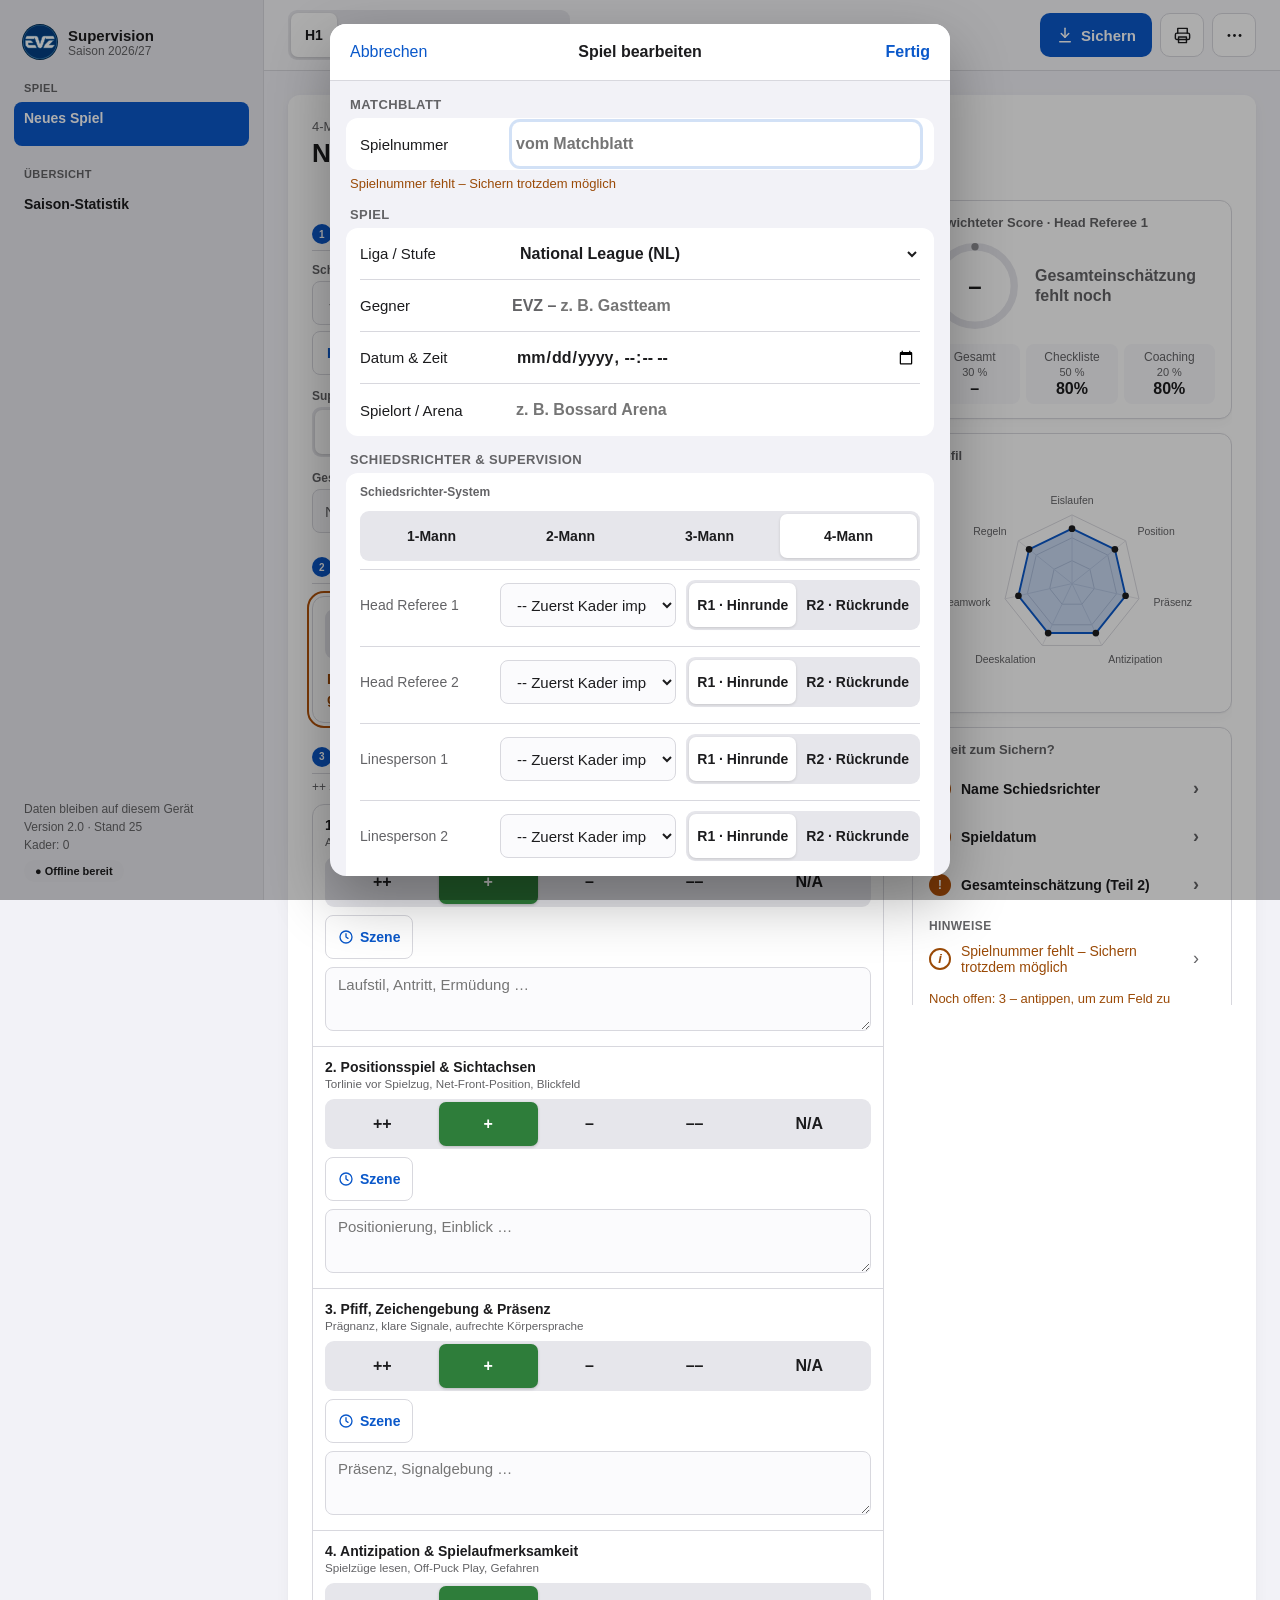
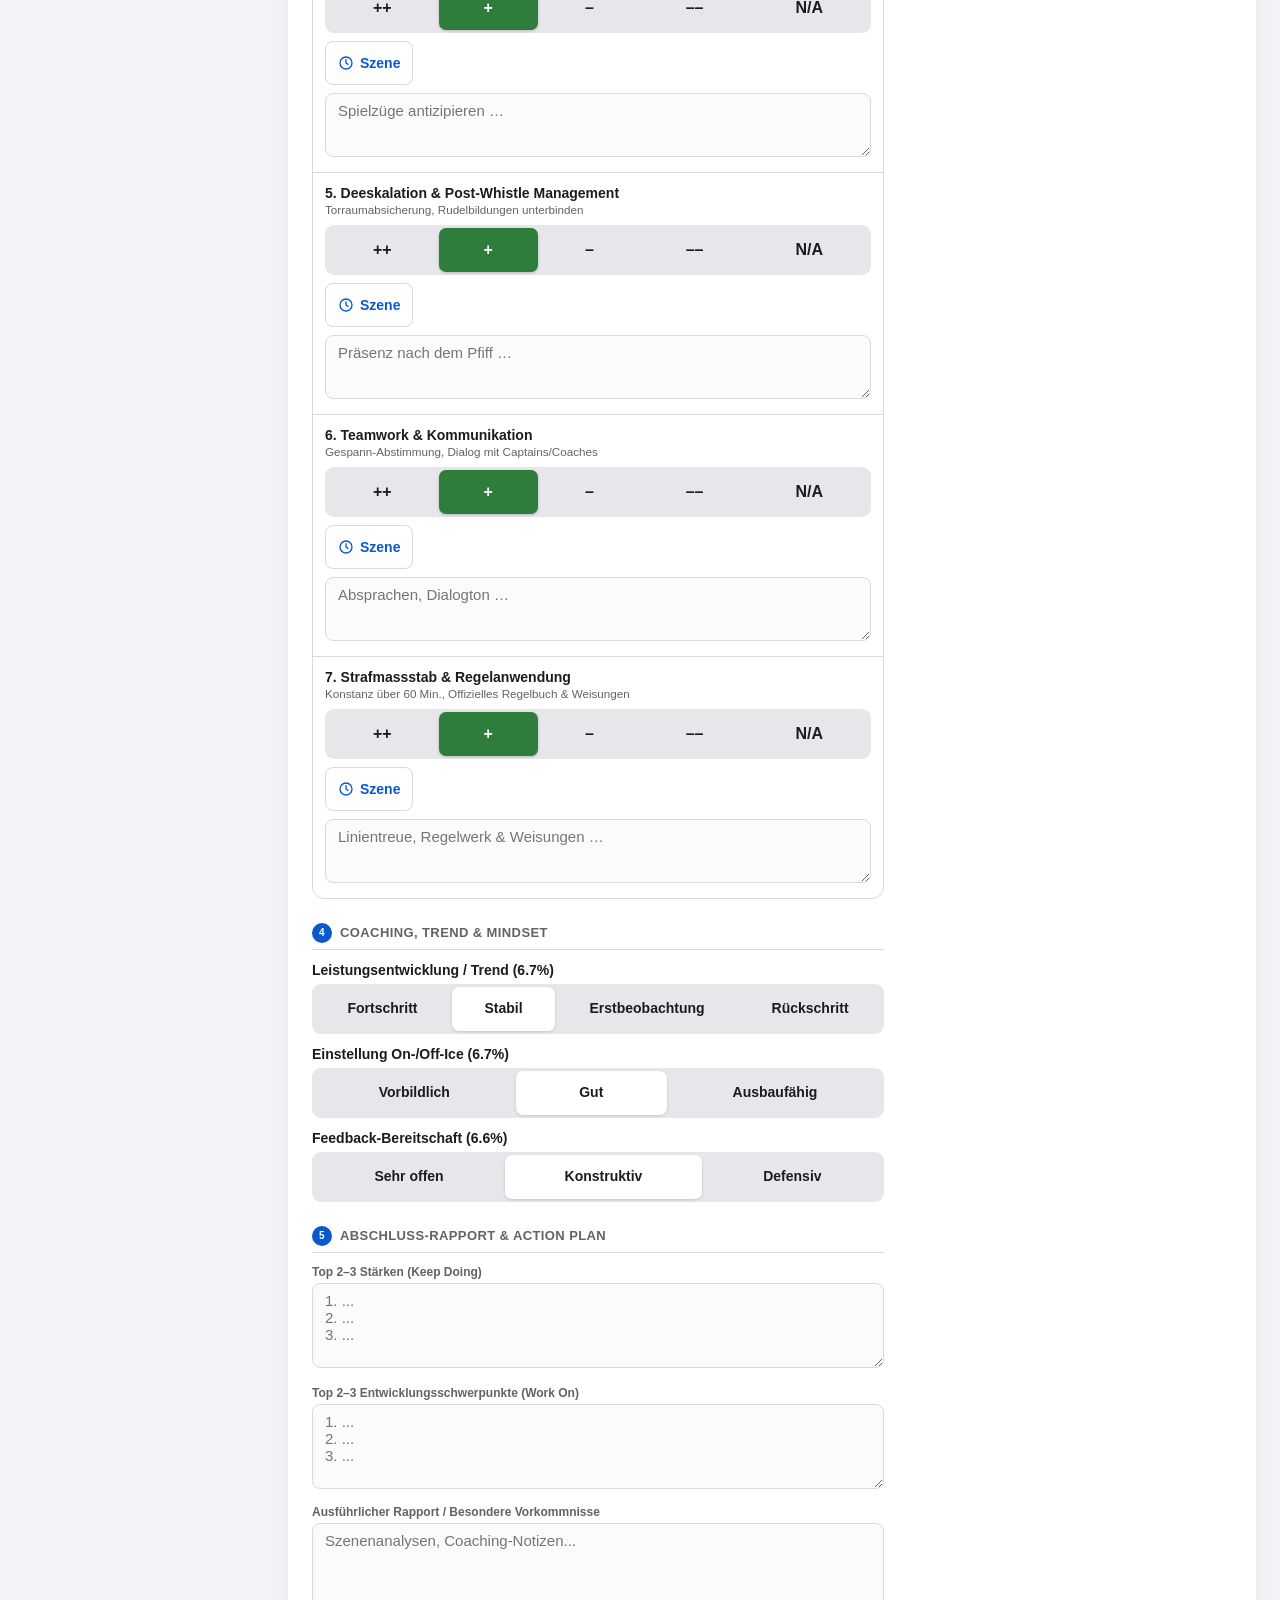
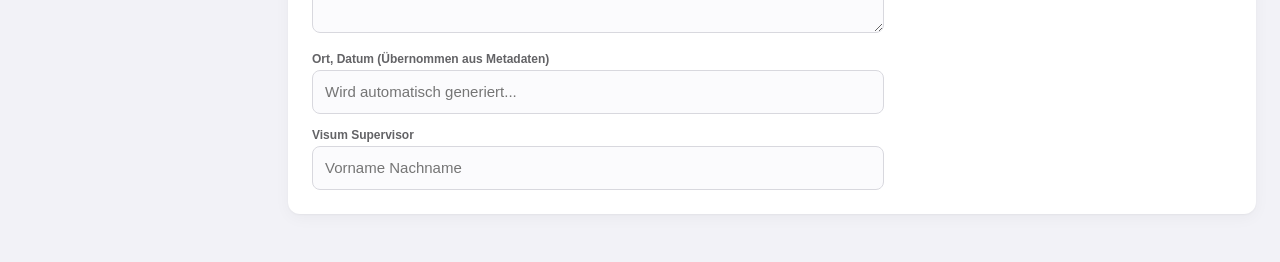
==== index.html @ df74ba48 "Etappe 2.9b (5): CSS-Reste entfernt, Test-Anleitung nachgeführt - Regeln für 23 Klassen entfernt, di" ====
<!DOCTYPE html>
<html lang="de">
<head>
<meta charset="UTF-8">
<meta name="viewport" content="width=device-width, initial-scale=1.0">
<title>Referee Supervision Hub</title>

<meta name="theme-color" content="#F2F2F7" media="(prefers-color-scheme: light)">
<meta name="theme-color" content="#000000" media="(prefers-color-scheme: dark)">
<meta name="apple-mobile-web-app-capable" content="yes">
<meta name="apple-mobile-web-app-status-bar-style" content="black-translucent">
<link rel="manifest" href="manifest.json">
<link rel="icon" href="icons/icon.svg" type="image/svg+xml">
<link rel="apple-touch-icon" href="icons/apple-touch-icon.png">
<link rel="stylesheet" href="css/app.css?v=25">
<script src="js/club.js?v=25"></script>
<script src="js/theme.js?v=25"></script>
</head>
<body>

<div class="app">

  <!-- SEITENLEISTE (unter 1000 px vorerst als Leiste oben; ab 2.5 eingeklappt) -->
  <nav class="seitenleiste no-print" id="seitenleiste" data-i18n-aria-label="nav_label" aria-label="Navigation">
    <div class="sl-kopf">
      <img id="clubLogo" data-club-logo alt="">
      <div class="sl-kopf-text">
        <strong data-i18n="app_name">Supervision</strong>
        <span id="saisonText"></span>
      </div>
    </div>
    <div class="sl-gruppe">
      <span class="sl-titel" data-i18n="nav_game">Spiel</span>
      <button type="button" class="sl-eintrag" id="navSpiel">
        <span class="sl-haupt" id="navSpielTitel"></span>
        <span class="sl-neben" id="navSpielInfo"></span>
      </button>
    </div>
    <div class="sl-gruppe">
      <span class="sl-titel" data-i18n="nav_overview">Übersicht</span>
      <button type="button" class="sl-eintrag" id="navStats">
        <span class="sl-haupt" data-i18n="txt_tab_stats">Saison-Statistik</span>
      </button>
    </div>
    <div class="sl-fuss">
      <span data-i18n="footer_local">Daten bleiben auf diesem Gerät</span>
      <span id="versionText"></span>
      <span id="kaderText"></span>
      <span class="badge badge-pwa" id="pwaBadge">● Offline bereit</span>
      <span class="sl-gespeichert" id="saveStatus" aria-live="polite"></span>
    </div>
  </nav>

  <div class="schublade-hintergrund" id="schubladeHintergrund" hidden></div>

  <main class="haupt">
    <!-- WERKZEUGLEISTE: Reiter + Sichern, Drucken, Mehr -->
    <div class="werkzeugleiste no-print">
      <button type="button" class="knopf-spiele" id="btnSpiele" aria-controls="seitenleiste" aria-expanded="false"><svg aria-hidden="true" width="18" height="18" viewBox="0 0 24 24" fill="none" stroke="currentColor" stroke-width="2.2" stroke-linecap="round" stroke-linejoin="round"><path d="m15 18-6-6 6-6"/></svg><span data-i18n="nav_games">Spiele</span></button>
      <div class="reiter" id="tabsContainer" role="tablist" data-i18n-aria-label="tabs_label" aria-label="Schiedsrichter"></div>
      <div class="aktionen">
        <button type="button" class="knopf-sichern" id="btnSichern"><svg aria-hidden="true" width="18" height="18" viewBox="0 0 24 24" fill="none" stroke="currentColor" stroke-width="2" stroke-linecap="round" stroke-linejoin="round"><path d="M12 3v12"/><path d="m7 10 5 5 5-5"/><path d="M5 21h14"/></svg><span data-i18n="btn_save">Sichern</span></button>
        <button type="button" class="knopf-icon" id="btnDrucken" data-i18n-aria-label="btn_print" aria-label="Drucken"><svg aria-hidden="true" width="19" height="19" viewBox="0 0 24 24" fill="none" stroke="currentColor" stroke-width="1.8" stroke-linecap="round" stroke-linejoin="round"><path d="M6 9V3h12v6"/><rect x="3" y="9" width="18" height="8" rx="2"/><path d="M7 14h10v7H7z"/></svg></button>
        <button type="button" class="knopf-icon" id="btnMehr" aria-haspopup="true" aria-expanded="false" aria-controls="mehrMenu" data-i18n-aria-label="btn_more" aria-label="Mehr"><svg aria-hidden="true" width="19" height="19" viewBox="0 0 24 24" fill="currentColor"><circle cx="5" cy="12" r="1.8"/><circle cx="12" cy="12" r="1.8"/><circle cx="19" cy="12" r="1.8"/></svg></button>
        <div class="mehr-menu" id="mehrMenu" role="dialog" data-i18n-aria-label="btn_more" aria-label="Mehr" hidden>
          <button type="button" class="menu-eintrag" id="menuSpiel" data-i18n="game_edit">Spiel bearbeiten</button>
          <button type="button" class="menu-eintrag" id="menuCsv" data-i18n="menu_csv">CSV-Export</button>
          <button type="button" class="menu-eintrag" id="menuKader" data-i18n="kader_import">Kader importieren</button>
          <div class="menu-gruppe">
            <span class="feld-label" id="lbl_sprache" data-i18n="lang_label">Sprache</span>
            <div data-seg="sprache" data-seg-label="lbl_sprache"></div>
          </div>
          <div class="menu-gruppe">
            <span class="feld-label" id="lbl_darstellung" data-i18n="theme_label">Darstellung</span>
            <div data-seg="darstellung" data-seg-label="lbl_darstellung"></div>
          </div>
          <hr class="menu-trenner">
          <button type="button" class="menu-eintrag menu-gefahr" id="menuReset" data-i18n="menu_reset">Spiel zurücksetzen</button>
        </div>
      </div>
    </div>
    <input type="file" id="kaderDatei" accept=".json,.txt" hidden>

  <div class="app-container">
    <!-- Kopf nur im Druck -->
    <div class="druck-kopf">
      <img data-club-logo alt="">
      <div>
        <strong data-i18n="app_title">Referee Supervision Hub</strong>
        <span id="druckVerein"></span>
      </div>
    </div>

  <!-- HAUPTINHALT -->
  <div class="content">

    <!-- Titel des Spiels (Tippen öffnet „Spiel bearbeiten“) -->
    <div class="spiel-kopf" id="spielKopf">
      <p class="spiel-info" id="spielTitelInfo"></p>
      <h1 class="spiel-name"><button type="button" class="spiel-titel" id="spielTitel"><span id="spielTitelName"></span><span class="spiel-bearbeiten no-print"><svg aria-hidden="true" width="16" height="16" viewBox="0 0 24 24" fill="none" stroke="currentColor" stroke-width="2" stroke-linecap="round" stroke-linejoin="round"><path d="M12 20h9"/><path d="M16.5 3.5a2.1 2.1 0 0 1 3 3L7 19l-4 1 1-4Z"/></svg><span data-i18n="game_edit">Spiel bearbeiten</span></span></button></h1>
    </div>

    <!-- ANSICHT 1: EINZEL-SCHIEDSRICHTER -->
    <div id="singleRefView" class="bewertung">
      <!-- Rechte Spalte (bleibt beim Scrollen stehen): Score, Netzdiagramm, Bereit zum Sichern? -->
      <aside class="score-spalte" data-i18n-aria-label="score_aside" aria-label="Score">
        <section class="karte score-karte" aria-labelledby="scoreKarteTitel">
          <h2 class="karten-titel" id="scoreKarteTitel"><span data-i18n="txt_weighted_for">Gewichteter Score</span> · <span id="activeRefLabel">Head Referee 1</span></h2>
          <div class="score-zeile">
            <div class="score-ring">
              <svg viewBox="0 0 150 150" aria-hidden="true">
                <circle class="ring-grund" cx="75" cy="75" r="64"></circle>
                <circle class="ring-wert" id="scoreRing" cx="75" cy="75" r="64" stroke-dasharray="0 402.1" transform="rotate(-90 75 75)"></circle>
              </svg>
              <span class="score-zahl" id="scoreVal">–</span>
            </div>
            <strong class="score-status" id="scoreStatusText" aria-live="polite"></strong>
          </div>
          <button type="button" class="bereit-chip" id="bereitChip"></button>
          <div class="score-teile">
            <div class="score-teil"><span data-i18n="sub_part2">Gesamt</span><span class="score-gewicht">30 %</span><strong id="subScorePart2">–</strong></div>
            <div class="score-teil"><span data-i18n="sub_part3">Checkliste</span><span class="score-gewicht">50 %</span><strong id="subScorePart3">–</strong></div>
            <div class="score-teil"><span data-i18n="sub_part4">Coaching</span><span class="score-gewicht">20 %</span><strong id="subScorePart4">–</strong></div>
          </div>
        </section>
        <section class="karte netz-karte" aria-labelledby="netzTitel">
          <h2 class="karten-titel" id="netzTitel" data-i18n="radar_title">Profil</h2>
          <svg id="radarChart" class="netz" viewBox="0 0 300 236" role="img" data-i18n-aria-label="radar_title" aria-label="Profil"></svg>
        </section>
        <section class="karte bereit-karte no-print" aria-labelledby="bereitTitel">
          <h2 class="karten-titel" id="bereitTitel" data-i18n="ready_title">Bereit zum Sichern?</h2>
          <ul class="bereit-liste" id="bereitListe"></ul>
          <p class="bereit-status" id="bereitStatus"></p>
        </section>
      </aside>

      <div class="formular-spalte">
      <!-- 1. SCHIEDSRICHTER-ANGABEN MIT SMARTEM GESPASS-PARTNER -->
      <div class="section-title"><span class="num">1</span> <span data-i18n="sec1_title">Angaben zur Person & Funktion</span></div>
      <div class="grid-3 abstand-12">
        <div>
          <label for="current_schiri_name" data-i18n="lbl_ref_name">Schiedsrichter</label>
          <select id="current_schiri_name"></select>
          <input type="text" id="current_schiri_name_custom" class="name-eigen" data-i18n-placeholder="ph_other_name" placeholder="" hidden>
          <button type="button" class="knopf-klein no-print" id="btnKaderForm" data-i18n="kader_import" hidden>Kader importieren</button>
        </div>
        <div>
          <span class="feld-label" id="lbl_current_review_round" data-i18n="lbl_round">Supervision-Durchgang</span>
          <div data-seg="current_review_round" data-seg-label="lbl_current_review_round"></div>
        </div>
        <div>
          <label for="current_schiri_partner" data-i18n="lbl_partner">Gespann-Partner (Automatisch)</label>
          <input type="text" id="current_schiri_partner" class="feld-auto" data-i18n-placeholder="ph_partner" placeholder="" readonly>
        </div>
      </div>

      <!-- 2. GESAMTEINSCHÄTZUNG -->
      <div class="section-title"><span class="num">2</span> <span data-i18n="sec2_title">Gesamteinschätzung (Standard)</span></div>
      <div class="grade-box" id="gradeBox">
        <span class="sr-only" id="lbl_overall_grade" data-i18n="sec2_title">Gesamteinschätzung</span>
        <div data-seg="overall_grade" data-seg-label="lbl_overall_grade" data-seg-beschreibung="gradeHint"></div>
        <p class="grade-hinweis" id="gradeHint" aria-live="polite"></p>
      </div>

      <!-- 3. PERFORMANCE MATRIX -->
      <div class="section-title"><span class="num">3</span> <span data-i18n="sec3_title">Leistungs-Checkliste & Rollen-Kriterien</span></div>
      <p class="seg-legende" data-i18n="perf_legend">++ sehr gut · + gut · – Mängel · –– ungenügend · N/A nicht bewertbar</p>
      <table class="perf-table">
        <thead>
          <tr>
            <th class="spalte-bereich" data-i18n="th_matrix_area">Bereich & Leitfragen</th>
            <th class="spalte-bewertung" data-i18n="th_matrix_rating">Bewertung</th>
            <th data-i18n="th_matrix_notes">Szenen & Notizen</th>
          </tr>
        </thead>
        <tbody>
          <tr>
            <td id="lbl_perf_1"></td>
            <td>
              <div data-seg="perf_1" data-seg-label="lbl_perf_1"></div>
            </td>
            <td>
              <div class="szenen-kopf"><button type="button" class="szene-knopf no-print" data-szene="1"><svg aria-hidden="true" width="16" height="16" viewBox="0 0 24 24" fill="none" stroke="currentColor" stroke-width="2" stroke-linecap="round" stroke-linejoin="round"><circle cx="12" cy="12" r="9"/><path d="M12 7v5l3 2"/></svg><span data-i18n="scene_btn">Szene</span></button></div>
              <ul class="szenen" id="szenen_1"></ul>
              <textarea id="note_frei_1" class="notiz-frei" data-notiz="1" data-i18n-placeholder="ph_note_1" placeholder=""></textarea>
              <textarea id="note_1" class="notiz-gespeichert" hidden></textarea>
            </td>
          </tr>
          <tr>
            <td id="lbl_perf_2"></td>
            <td>
              <div data-seg="perf_2" data-seg-label="lbl_perf_2"></div>
            </td>
            <td>
              <div class="szenen-kopf"><button type="button" class="szene-knopf no-print" data-szene="2"><svg aria-hidden="true" width="16" height="16" viewBox="0 0 24 24" fill="none" stroke="currentColor" stroke-width="2" stroke-linecap="round" stroke-linejoin="round"><circle cx="12" cy="12" r="9"/><path d="M12 7v5l3 2"/></svg><span data-i18n="scene_btn">Szene</span></button></div>
              <ul class="szenen" id="szenen_2"></ul>
              <textarea id="note_frei_2" class="notiz-frei" data-notiz="2" data-i18n-placeholder="ph_note_2" placeholder=""></textarea>
              <textarea id="note_2" class="notiz-gespeichert" hidden></textarea>
            </td>
          </tr>
          <tr>
            <td id="lbl_perf_3"></td>
            <td>
              <div data-seg="perf_3" data-seg-label="lbl_perf_3"></div>
            </td>
            <td>
              <div class="szenen-kopf"><button type="button" class="szene-knopf no-print" data-szene="3"><svg aria-hidden="true" width="16" height="16" viewBox="0 0 24 24" fill="none" stroke="currentColor" stroke-width="2" stroke-linecap="round" stroke-linejoin="round"><circle cx="12" cy="12" r="9"/><path d="M12 7v5l3 2"/></svg><span data-i18n="scene_btn">Szene</span></button></div>
              <ul class="szenen" id="szenen_3"></ul>
              <textarea id="note_frei_3" class="notiz-frei" data-notiz="3" data-i18n-placeholder="ph_note_3" placeholder=""></textarea>
              <textarea id="note_3" class="notiz-gespeichert" hidden></textarea>
            </td>
          </tr>
          <tr>
            <td id="lbl_perf_4"></td>
            <td>
              <div data-seg="perf_4" data-seg-label="lbl_perf_4"></div>
            </td>
            <td>
              <div class="szenen-kopf"><button type="button" class="szene-knopf no-print" data-szene="4"><svg aria-hidden="true" width="16" height="16" viewBox="0 0 24 24" fill="none" stroke="currentColor" stroke-width="2" stroke-linecap="round" stroke-linejoin="round"><circle cx="12" cy="12" r="9"/><path d="M12 7v5l3 2"/></svg><span data-i18n="scene_btn">Szene</span></button></div>
              <ul class="szenen" id="szenen_4"></ul>
              <textarea id="note_frei_4" class="notiz-frei" data-notiz="4" data-i18n-placeholder="ph_note_4" placeholder=""></textarea>
              <textarea id="note_4" class="notiz-gespeichert" hidden></textarea>
            </td>
          </tr>
          <tr>
            <td id="lbl_perf_5"></td>
            <td>
              <div data-seg="perf_5" data-seg-label="lbl_perf_5"></div>
            </td>
            <td>
              <div class="szenen-kopf"><button type="button" class="szene-knopf no-print" data-szene="5"><svg aria-hidden="true" width="16" height="16" viewBox="0 0 24 24" fill="none" stroke="currentColor" stroke-width="2" stroke-linecap="round" stroke-linejoin="round"><circle cx="12" cy="12" r="9"/><path d="M12 7v5l3 2"/></svg><span data-i18n="scene_btn">Szene</span></button></div>
              <ul class="szenen" id="szenen_5"></ul>
              <textarea id="note_frei_5" class="notiz-frei" data-notiz="5" data-i18n-placeholder="ph_note_5" placeholder=""></textarea>
              <textarea id="note_5" class="notiz-gespeichert" hidden></textarea>
            </td>
          </tr>
          <tr>
            <td id="lbl_perf_6"></td>
            <td>
              <div data-seg="perf_6" data-seg-label="lbl_perf_6"></div>
            </td>
            <td>
              <div class="szenen-kopf"><button type="button" class="szene-knopf no-print" data-szene="6"><svg aria-hidden="true" width="16" height="16" viewBox="0 0 24 24" fill="none" stroke="currentColor" stroke-width="2" stroke-linecap="round" stroke-linejoin="round"><circle cx="12" cy="12" r="9"/><path d="M12 7v5l3 2"/></svg><span data-i18n="scene_btn">Szene</span></button></div>
              <ul class="szenen" id="szenen_6"></ul>
              <textarea id="note_frei_6" class="notiz-frei" data-notiz="6" data-i18n-placeholder="ph_note_6" placeholder=""></textarea>
              <textarea id="note_6" class="notiz-gespeichert" hidden></textarea>
            </td>
          </tr>
          <tr>
            <td id="lbl_perf_7"></td>
            <td>
              <div data-seg="perf_7" data-seg-label="lbl_perf_7"></div>
            </td>
            <td>
              <div class="szenen-kopf"><button type="button" class="szene-knopf no-print" data-szene="7"><svg aria-hidden="true" width="16" height="16" viewBox="0 0 24 24" fill="none" stroke="currentColor" stroke-width="2" stroke-linecap="round" stroke-linejoin="round"><circle cx="12" cy="12" r="9"/><path d="M12 7v5l3 2"/></svg><span data-i18n="scene_btn">Szene</span></button></div>
              <ul class="szenen" id="szenen_7"></ul>
              <textarea id="note_frei_7" class="notiz-frei" data-notiz="7" data-i18n-placeholder="ph_note_7" placeholder=""></textarea>
              <textarea id="note_7" class="notiz-gespeichert" hidden></textarea>
            </td>
          </tr>
        </tbody>
      </table>

      <!-- 4. COACHING & ENTWICKLUNG -->
      <div class="section-title"><span class="num">4</span> <span data-i18n="sec4_title">Coaching, Trend & Mindset</span></div>
      <div class="coach-liste">
        <div class="coach-zeile">
          <span class="feld-label" id="lbl_coach_trend" data-i18n="lbl_trend">Leistungsentwicklung / Trend (6.7%)</span>
          <div data-seg="coach_trend" data-seg-label="lbl_coach_trend"></div>
        </div>
        <div class="coach-zeile">
          <span class="feld-label" id="lbl_coach_attitude" data-i18n="lbl_attitude">Einstellung On-/Off-Ice (6.7%)</span>
          <div data-seg="coach_attitude" data-seg-label="lbl_coach_attitude"></div>
        </div>
        <div class="coach-zeile">
          <span class="feld-label" id="lbl_coach_feedback" data-i18n="lbl_feedback_mind">Feedback-Bereitschaft (6.6%)</span>
          <div data-seg="coach_feedback" data-seg-label="lbl_coach_feedback"></div>
        </div>
      </div>

      <!-- 5. ABSCHLUSS & FEEDBACK MIT AUTOMATISCHEM ORT/DATUM -->
      <div class="section-title"><span class="num">5</span> <span data-i18n="sec5_title">Abschluss-Rapport & Action Plan</span></div>
      <div class="grid-2 abstand-12">
        <div data-druck-ganz>
          <label for="top_strengths" data-i18n="lbl_strengths">Top 2–3 Stärken (Keep Doing)</label>
          <textarea id="top_strengths" class="feld-mittel" placeholder="1. ...&#10;2. ...&#10;3. ..."></textarea>
        </div>
        <div data-druck-ganz>
          <label for="top_workon" data-i18n="lbl_workon">Top 2–3 Entwicklungsschwerpunkte (Work On)</label>
          <textarea id="top_workon" class="feld-mittel" placeholder="1. ...&#10;2. ...&#10;3. ..."></textarea>
        </div>
      </div>

      <div class="abstand-14" data-druck-ganz>
        <label for="general_report" data-i18n="lbl_report">Ausführlicher Rapport / Besondere Vorkommnisse</label>
        <textarea id="general_report" class="feld-gross" data-i18n-placeholder="ph_report" placeholder=""></textarea>
      </div>

      <div class="grid-2 abstand-oben-15">
        <div>
          <label for="visum_ort_datum" data-i18n="lbl_location_date">Ort, Datum (Übernommen aus Metadaten)</label>
          <input type="text" id="visum_ort_datum" data-i18n-placeholder="ph_location_auto" placeholder="">
        </div>
        <div>
          <label for="visum_name" data-i18n="lbl_signature">Visum Supervisor</label>
          <input type="text" id="visum_name" data-i18n-placeholder="ph_signature" placeholder="">
        </div>
      </div>
      </div>
    </div>

    <!-- ANSICHT 2: GESPANN-ÜBERSICHT -->
    <div id="summaryView" class="gespann" hidden>
      <div class="gespann-oben">
        <section class="karte gespann-score" aria-labelledby="crewTitel">
          <h2 class="karten-titel" id="crewTitel" data-i18n="crew_title">Gespann-Durchschnitt</h2>
          <div class="score-zeile">
            <div class="score-ring">
              <svg viewBox="0 0 150 150" aria-hidden="true">
                <circle class="ring-grund" cx="75" cy="75" r="64"></circle>
                <circle class="ring-wert" id="crewRing" cx="75" cy="75" r="64" stroke-dasharray="0 402.1" transform="rotate(-90 75 75)"></circle>
              </svg>
              <span class="score-zahl" id="crewScoreVal">–</span>
            </div>
            <div class="gespann-status">
              <strong class="score-status" id="crewStatus"></strong>
              <p class="gespann-sub" id="crewSub"></p>
            </div>
          </div>
        </section>
        <section class="karte netz-karte" aria-labelledby="crewNetzTitel">
          <h2 class="karten-titel" id="crewNetzTitel" data-i18n="crew_radar_title">Profil des Gespanns</h2>
          <svg id="crewRadarChart" class="netz" viewBox="0 0 300 236" role="img" data-i18n-aria-label="crew_radar_title" aria-label="Profil des Gespanns"></svg>
        </section>
      </div>
      <p class="leer-hinweis" id="crewLeer" hidden></p>
      <div class="gespann-karten" id="summaryCardsContainer"></div>
      <section class="karte gespann-notiz" data-druck-ganz aria-labelledby="crewNotizTitel">
        <h2 class="karten-titel" id="crewNotizTitel"><label for="crew_notes" data-i18n="sec_crew_obs">Gemeinsame Gespann-Beobachtungen</label></h2>
        <textarea id="crew_notes" data-i18n-placeholder="ph_crew_notes" placeholder=""></textarea>
      </section>
    </div>

    <!-- ANSICHT 3: SAISON-STATISTIK -->
    <div id="seasonStatsView" class="statistik" hidden>
      <h2 class="ansicht-titel" data-i18n="stats_title">Schiedsrichter-Supervision — Gesamtstatistik</h2>
      <p class="stat-info" id="statInfo"><span id="statSaison"></span><span class="nur-druck" id="statGedruckt"></span></p>
      <section class="karte stat-laden" aria-labelledby="statLadenTitel">
        <div>
          <strong id="statLadenTitel" data-i18n="stats_load_title">Bewertungen laden</strong>
          <p data-i18n="stats_load_text">Wähle alle gespeicherten Bewertungen (.json) aus deinem Ordner «Bewertungen».</p>
        </div>
        <button type="button" class="knopf-sichern" id="btnStatsLaden" data-i18n="stats_load_btn">Dateien wählen</button>
        <input type="file" id="multiJsonInput" multiple accept=".json" hidden>
      </section>
      <div id="seasonStatsContent">
        <p class="leer-hinweis" data-i18n="stats_empty">Noch keine Bewertungen geladen.</p>
      </div>
      <p class="druck-fuss nur-druck" data-i18n="stats_print_footer">Vertraulich – nur für den internen Gebrauch</p>
    </div>
  </div>
  </div>
  </main>
</div>

<!-- FENSTER „SPIEL BEARBEITEN“ (Felder behalten ihre IDs; gespeichert wird erst mit „Fertig“) -->
<dialog class="spiel-fenster" id="spielDialog" aria-labelledby="spielDialogTitel">
  <div class="sf-kopf">
    <button type="button" class="sf-knopf" id="sfAbbrechen" data-i18n="dlg_cancel">Abbrechen</button>
    <h2 id="spielDialogTitel" data-i18n="game_edit">Spiel bearbeiten</h2>
    <button type="button" class="sf-knopf sf-fertig" id="sfFertig" data-i18n="dlg_done">Fertig</button>
  </div>
  <div class="sf-inhalt">
    <section class="sf-gruppe">
      <h3 class="sf-titel" data-i18n="sec_matchsheet">Matchblatt</h3>
      <div class="sf-karte">
        <label class="sf-zeile" for="spiel_id"><span class="sf-label" data-i18n="lbl_game_nr">Spielnummer</span>
          <input type="text" id="spiel_id" inputmode="numeric" autocomplete="off" data-i18n-placeholder="ph_game_nr" placeholder=""></label>
      </div>
      <p class="sf-hinweis" id="sfNrHinweis" data-i18n="hint_game_nr">Spielnummer fehlt – Sichern trotzdem möglich</p>
    </section>
    <section class="sf-gruppe">
      <h3 class="sf-titel" data-i18n="sec_game">Spiel</h3>
      <div class="sf-karte">
        <label class="sf-zeile" for="spiel_liga"><span class="sf-label" data-i18n="lbl_league">Liga / Stufe</span>
              <select id="spiel_liga">
                <optgroup label="" data-i18n-group="group_pro">
                  <option value="National League">National League (NL)</option>
                  <option value="Swiss League">Swiss League (SL)</option>
                </optgroup>
                <optgroup label="" data-i18n-group="group_men">
                  <option value="MyHockey League">MyHockey League (MHL)</option>
                  <option value="1. Liga">1. Liga</option>
                  <option value="2. Liga">2. Liga</option>
                  <option value="3. Liga">3. Liga</option>
                  <option value="4. Liga">4. Liga</option>
                </optgroup>
                <optgroup label="" data-i18n-group="group_women">
                  <option value="PostFinance Women's League">PostFinance Women's League (PFWL)</option>
                  <option value="SWHL B">SWHL B</option>
                  <option value="SWHL C">SWHL C</option>
                  <option value="SWHL D">SWHL D</option>
                  <option value="JWL U16">Junior Women's League U16 (JWL U16)</option>
                </optgroup>
                <optgroup label="" data-i18n-group="group_junior_pro">
                  <option value="U21-Elit">U21-Elit</option>
                  <option value="U21-Top">U21-Top</option>
                  <option value="U21-A">U21-A</option>
                  <option value="U18-Elit">U18-Elit</option>
                  <option value="U18-Top">U18-Top</option>
                  <option value="U18-A">U18-A</option>
                </optgroup>
                <optgroup label="" data-i18n-group="group_junior_ambition">
                  <option value="U16-Elit">U16-Elit</option>
                  <option value="U16-Top">U16-Top</option>
                  <option value="U16-A">U16-A</option>
                  <option value="U14-Elit">U14-Elit</option>
                  <option value="U14-Top">U14-Top</option>
                  <option value="U14-A">U14-A</option>
                </optgroup>
                <optgroup label="" data-i18n-group="group_junior_grass">
                  <option value="U12">U12 (Piccolo)</option>
                  <option value="U9">U9 (Bambini)</option>
                </optgroup>
                <optgroup label="" data-i18n-group="group_cup">
                  <option value="National Cup Herren">National Cup (Herren)</option>
                  <option value="National Cup Frauen">National Cup (Frauen)</option>
                  <option value="Kantonal- / Regionalcup">Kantonal- / Regionalcup</option>
                  <option value="Vorbereitungsspiel / Testspiel">Vorbereitungsspiel / Testspiel</option>
                  <option value="Senioren / Veteranen">Senioren / Veteranen</option>
                </optgroup>
              </select>
        </label>
        <label class="sf-zeile" for="spiel_gegner"><span class="sf-label" data-i18n="lbl_opponent">Gegner</span>
          <span class="sf-gegner"><span class="sf-praefix" id="sfPraefix"></span><input type="text" id="spiel_gegner" autocomplete="off" data-i18n-placeholder="ph_opponent" placeholder=""></span></label>
        <label class="sf-zeile" for="spiel_datum"><span class="sf-label" data-i18n="lbl_datetime">Datum &amp; Zeit</span>
          <input type="datetime-local" id="spiel_datum"></label>
        <label class="sf-zeile" for="spiel_ort"><span class="sf-label" data-i18n="lbl_arena">Spielort / Arena</span>
          <input type="text" id="spiel_ort" data-i18n-placeholder="ph_arena" placeholder=""></label>
      </div>
      <p class="sf-hinweis sf-hinweis-info" id="sfAltHinweis" hidden></p>
      <input type="hidden" id="spiel_paarung">
    </section>
    <section class="sf-gruppe">
      <h3 class="sf-titel" data-i18n="sec_refs">Schiedsrichter &amp; Supervision</h3>
      <div class="sf-karte sf-karte-block">
        <span class="feld-label" id="lbl_system_typ" data-i18n="lbl_system">Schiedsrichter-System</span>
        <div data-seg="system_typ" data-seg-label="lbl_system_typ"></div>
        <div id="sfRollen" class="sf-rollen"></div>
      </div>
      <div class="sf-karte">
        <label class="sf-zeile" for="supervisor_name"><span class="sf-label" data-i18n="lbl_supervisor">Supervisor / Coach</span>
          <input type="text" id="supervisor_name" autocomplete="name"></label>
      </div>
    </section>
  </div>
</dialog>

<!-- FENSTER „SZENE“ (js/szene.js) -->
<dialog class="spiel-fenster szene-fenster" id="szeneDialog" aria-labelledby="szeneDialogTitel">
  <div class="sf-kopf">
    <button type="button" class="sf-knopf" id="szeneAbbrechen" data-i18n="dlg_cancel">Abbrechen</button>
    <h2 id="szeneDialogTitel" data-i18n="scene_btn">Szene</h2>
    <button type="button" class="sf-knopf sf-fertig" id="szeneOk" data-i18n="stamp_add">Hinzufügen</button>
  </div>
  <div class="sf-inhalt">
    <div class="sf-karte sf-karte-block">
      <span class="feld-label" id="lbl_szene_drittel" data-i18n="scene_period">Drittel</span>
      <div data-seg="szene_drittel" data-seg-label="lbl_szene_drittel"></div>
      <label class="feld-label" for="szeneZeit" data-i18n="scene_time">Spielzeit (mm:ss)</label>
      <input type="text" id="szeneZeit" inputmode="numeric" autocomplete="off" placeholder="mm:ss" aria-describedby="szeneZeitHinweis szeneFehler">
      <p class="szene-hinweis" id="szeneZeitHinweis" data-i18n="scene_time_hint">Restzeit auf der Matchuhr</p>
      <p class="sf-hinweis" id="szeneFehler" role="alert" hidden></p>
      <label class="feld-label" for="szeneNotiz" data-i18n="scene_note">Notiz</label>
      <textarea id="szeneNotiz" rows="3" data-i18n-placeholder="ph_scene_note" placeholder=""></textarea>
      <p class="sf-hinweis sf-hinweis-info" id="szeneAlt" hidden></p>
    </div>
    <button type="button" class="menu-eintrag menu-gefahr szene-loeschen" id="szeneLoeschen" data-i18n="scene_delete" hidden>Szene löschen</button>
  </div>
</dialog>

<script src="js/i18n.js?v=25"></script>
<script src="js/dialog.js?v=25"></script>
<script src="js/segment.js?v=25"></script>
<script src="js/layout.js?v=25"></script>
<script src="js/spiel.js?v=25"></script>
<script src="js/szene.js?v=25"></script>
<script src="js/druck.js?v=25"></script>
<script src="js/bewegung.js?v=25"></script>
<script src="js/config.js?v=25"></script>
<script src="js/scoring.js?v=25"></script>
<script src="js/storage.js?v=25"></script>
<script src="js/ui.js?v=25"></script>
<script src="js/export.js?v=25"></script>
<script src="js/stats.js?v=25"></script>
<script src="js/app.js?v=25"></script>
</body>
</html>
---- css/app.css ----
/* Referee Supervision Suite – Stile */

/* ---------- Farben (Etappe 2, Apple-Look) ----------
   Hell ist Standard. Dunkel folgt dem System (prefers-color-scheme), ausser die
   Darstellung ist fest gewählt: <html data-theme="light|dark"> (js/theme.js).
   Die alten Variablennamen (--bg-page, --navy …) bleiben, damit bestehende
   Inline-Styles weiter stimmen; sie werden in den folgenden Teilschritten abgebaut. */
:root {
  color-scheme: light;
  --bg: #F2F2F7;
  --card: #FFFFFF;
  --text: #1C1C1E;
  --secondary: #636366;
  --sep: #D8D8DE;
  --seg: #E6E6EB;
  --seg-sel: #FFFFFF;
  --toolbar: #F7F7FA;
  --sidebar: #E9E9EE;
  --input: #FBFBFD;
  --accent: #0A58CA;
  --accent-hover: #08469F;
  --accent-soft: rgba(10, 88, 202, 0.18);
  --on-accent: #FFFFFF;
  --card-shadow: 0 1px 2px rgba(0,0,0,0.04), 0 4px 16px rgba(0,0,0,0.04);

  /* Bewertungsfarben (Flächen mit weisser Schrift) */
  --r-pp: #13662B;  /* ++ */
  --r-p:  #2E7D3A;  /* +  */
  --r-m:  #B45309;  /* –  */
  --r-mm: #B42318;  /* –– */
  --r-na: #636366;  /* N/A */
  --r-solid: #A16207;
  --r-none: #8E8E93;
  /* Bewertungsfarben als Schrift auf Karten */
  --t-good: #13662B;
  --t-good2: #2E7D3A;
  --t-solid: #A16207;
  --t-warn: #9A4A07;
  --t-bad: #B42318;
  --danger-soft: #FDECEA;
  --good-soft: #E3F4E7;
  --warn-soft: #FDF0DD;

  /* Netzdiagramm */
  --radar-grid: #D8D8DE;
  --radar-axis: #E5E5EA;
  --radar-point: #1C1C1E;
  --radar-na: #8E8E93;

  /* alte Namen -> neue Werte */
  --bg-page: var(--bg);
  --bg-card: var(--card);
  --bg-subtle: var(--toolbar);
  --navy: var(--text);
  --navy-light: var(--t-good2);
  --border: var(--sep);
  --text-muted: var(--secondary);
  --green: var(--t-good);
  --yellow: var(--r-solid);
  --orange: var(--t-warn);
  --red: var(--t-bad);
  --table-zebra: var(--card);
}

@media (prefers-color-scheme: dark) {
  :root:not([data-theme="light"]) {
    color-scheme: dark;
    --bg: #000000; --card: #1C1C1E; --text: #F5F5F7; --secondary: #A1A1A6; --sep: #38383A;
    --seg: #2C2C2E; --seg-sel: #5A5A5E; --toolbar: #111113; --sidebar: #161618; --input: #111113;
    --accent: #4C9AFF; --accent-hover: #7AB4FF; --accent-soft: rgba(76, 154, 255, 0.28); --on-accent: #000000; --card-shadow: none;
    --t-good: #7EE2A0; --t-good2: #B4F0C8; --t-solid: #FCD34D; --t-warn: #FDBA74; --t-bad: #FF8A80; --danger-soft: #3A1714; --good-soft: #15361F; --warn-soft: #3A2810;
    --radar-grid: #48484A; --radar-axis: #38383A; --radar-point: #F5F5F7; --radar-na: #8E8E93;
  }
}
:root[data-theme="dark"] {
  color-scheme: dark;
  --bg: #000000; --card: #1C1C1E; --text: #F5F5F7; --secondary: #A1A1A6; --sep: #38383A;
  --seg: #2C2C2E; --seg-sel: #5A5A5E; --toolbar: #111113; --sidebar: #161618; --input: #111113;
  --accent: #4C9AFF; --accent-hover: #7AB4FF; --accent-soft: rgba(76, 154, 255, 0.28); --on-accent: #000000; --card-shadow: none;
  --t-good: #7EE2A0; --t-good2: #B4F0C8; --t-solid: #FCD34D; --t-warn: #FDBA74; --t-bad: #FF8A80; --danger-soft: #3A1714; --good-soft: #15361F; --warn-soft: #3A2810;
  --radar-grid: #48484A; --radar-axis: #38383A; --radar-point: #F5F5F7; --radar-na: #8E8E93;
}

* { box-sizing: border-box; }
body {
  font-family: -apple-system, BlinkMacSystemFont, 'SF Pro Text', 'Helvetica Neue', sans-serif;
  -webkit-font-smoothing: antialiased;
  background-color: var(--bg);
  color: var(--text);
  margin: 0;
  padding: 0;
}
.app-container {
  max-width: 1100px;
  margin: 24px auto;
  background: var(--card);
  border-radius: 12px;
  box-shadow: var(--card-shadow);
  overflow: clip;   /* nicht hidden: sonst bleibt die rechte Spalte beim Scrollen nicht stehen */
}
header {
  background: var(--toolbar);
  color: var(--text);
  border-bottom: 1px solid var(--sep);
  padding: 16px 26px;
  display: flex;
  justify-content: space-between;
  align-items: center;
  flex-wrap: wrap;
  gap: 16px;
}

.badge {
  padding: 5px 11px;
  border-radius: 20px;
  font-size: 11px;
  font-weight: 600;
  display: inline-flex;
  align-items: center;
  gap: 6px;
}
.badge-pwa { background: var(--seg); color: var(--text); }
.badge-pwa[data-status="update"] { cursor: pointer; }

.grade-missing { outline: 2px solid var(--r-m); outline-offset: 3px; border-radius: 12px; }
.tab-btn {
  min-height: 44px;
  padding: 0 16px;
  background: var(--seg);
  border: none;
  border-top-left-radius: 9px;
  border-top-right-radius: 9px;
  font-size: 13px;
  font-weight: 600;
  color: var(--text);
  cursor: pointer;
  transition: all 0.15s ease;
  display: inline-flex;
  align-items: center;
  gap: 6px;
}
.tab-btn:hover { opacity: 0.9; }
.tab-btn.active {
  background: var(--card);
  color: var(--accent);
  box-shadow: inset 0 3px 0 var(--accent);
}

.content { padding: 26px 30px; }

.section-title {
  font-size: 13px;
  font-weight: 600;
  color: var(--secondary);
  text-transform: uppercase;
  letter-spacing: 0.4px;
  margin: 24px 0 12px 0;
  display: flex;
  align-items: center;
  gap: 8px;
  border-bottom: 1px solid var(--sep);
  padding-bottom: 6px;
}
.section-title span.num {
  background: var(--accent);
  color: var(--on-accent);
  border-radius: 50%;
  width: 20px;
  height: 20px;
  display: inline-flex;
  align-items: center;
  justify-content: center;
  font-size: 10px;
}

.grid-2 { display: grid; grid-template-columns: 1fr 1fr; gap: 14px; }
.grid-3 { display: grid; grid-template-columns: 1fr 1fr 1fr; gap: 14px; }

/* Abstände und Feldgrössen (früher Inline-Styles im HTML) */
.abstand-12 { margin-bottom: 12px; }
.abstand-14 { margin-bottom: 14px; }
.abstand-oben-15 { margin-top: 15px; }
.spalte-bereich { width: 30%; }
.spalte-bewertung { width: 34%; }
.leitfragen { color: var(--text-muted); }

label { font-size: 12px; font-weight: 600; color: var(--secondary); display: block; margin-bottom: 4px; }
input, select, textarea {
  width: 100%;
  min-height: 44px;
  padding: 8px 12px;
  border: 1px solid var(--sep);
  border-radius: 8px;
  font: inherit;
  font-size: 15px;
  background-color: var(--input);
  color: var(--text);
}
input:focus, select:focus, textarea:focus {
  outline: none;
  border-color: var(--accent);
  box-shadow: 0 0 0 3px var(--accent-soft);
}
textarea { resize: vertical; min-height: 64px; }
.feld-mittel { min-height: 85px; }
.feld-gross { min-height: 110px; }
.feld-auto { background-color: var(--bg-subtle); color: var(--text-muted); cursor: not-allowed; }   /* wird automatisch gefüllt */
.name-eigen { display: block; margin-top: 6px; }
.name-eigen[hidden] { display: none; }
/* Nur eine der drei Ansichten ist sichtbar (zeigeAnsicht in js/ui.js) */
.bewertung[hidden], .gespann[hidden], .statistik[hidden] { display: none; }
/* Reiterwechsel: Ansicht blendet weich ein (js/bewegung.js) */
.einblenden { animation: einblenden 150ms ease-out; }
@keyframes einblenden { from { opacity: 0; } to { opacity: 1; } }
/* „Bewegung reduzieren“: keine Übergänge und Animationen (gilt für alles, auch spätere) */
@media (prefers-reduced-motion: reduce) {
  *, *::before, *::after { transition: none !important; animation: none !important; }
}
optgroup { font-weight: bold; }

table { width: 100%; border-collapse: separate; border-spacing: 0; margin-top: 10px; border-radius: 12px; overflow: hidden; background: var(--card); border: 1px solid var(--sep); }
th, td { padding: 10px 12px; text-align: left; font-size: 14px; vertical-align: top; border-bottom: 1px solid var(--sep); }
th { background-color: var(--toolbar); color: var(--secondary); font-size: 12px; font-weight: 600; text-transform: uppercase; letter-spacing: 0.4px; }
tr:last-child td { border-bottom: none; }
tr:nth-child(even) { background-color: var(--table-zebra); }

input[type="radio"] { width: 22px; height: 22px; min-height: 0; accent-color: var(--accent); }

/* Szenen pro Kriterium (js/szene.js) */
.szenen-kopf { display: flex; }
.szene-knopf {
  display: inline-flex; align-items: center; gap: 6px; min-height: 44px; padding: 0 12px; border: 1px solid var(--sep);
  border-radius: 8px; background: var(--card); color: var(--accent); font: inherit; font-size: 14px; font-weight: 600; cursor: pointer;
}
.szene-knopf:hover { background: var(--seg); }
.szene-knopf:focus-visible, .szene-chip:focus-visible { outline: 3px solid var(--accent); outline-offset: 2px; }
.szenen { list-style: none; margin: 8px 0 0; padding: 0; display: flex; flex-wrap: wrap; gap: 6px; }
.szenen:empty { display: none; }
.szenen li { max-width: 100%; }
.szene-chip {
  display: flex; align-items: flex-start; gap: 8px; max-width: 100%; min-height: 44px; padding: 7px 12px; border: 0; border-radius: 12px;
  background: var(--seg); color: var(--text); font: inherit; font-size: 14px; line-height: 1.35; text-align: left; cursor: pointer;
}
.szene-chip:hover { filter: brightness(0.97); }
.szene-zeit { flex-shrink: 0; font-weight: 700; font-variant-numeric: tabular-nums; color: var(--accent); white-space: nowrap; }
.szene-text {   /* lange Notizen höchstens zwei Zeilen, voller Text im Fenster */
  display: -webkit-box; -webkit-box-orient: vertical; -webkit-line-clamp: 2; line-clamp: 2; overflow: hidden; overflow-wrap: anywhere;
}
.szene-text:empty { display: none; }
.notiz-frei { margin-top: 8px; }
.szene-hinweis { margin: -2px 0 4px 2px; font-size: 12px; color: var(--secondary); }
.szene-fenster .sf-karte-block { gap: 6px; }
.szene-fenster .feld-label { margin-top: 6px; }
.szene-loeschen { align-self: stretch; text-align: center; background: var(--card); border-radius: 12px; }

button.btn, label.btn {
  min-height: 44px;
  padding: 0 16px;
  border: none;
  border-radius: 10px;
  font-size: 15px;
  font-weight: 600;
  cursor: pointer;
  display: inline-flex;
  align-items: center;
  gap: 6px;
  transition: all 0.15s ease;
}

/* ---------- Gerüst (js/layout.js): Seitenleiste + Hauptbereich ---------- */
.app { display: grid; grid-template-columns: 264px minmax(0, 1fr); min-height: 100vh; }
.haupt { min-width: 0; padding: 0 24px 24px; }
.druck-kopf { display: none; }

.seitenleiste {
  position: sticky; top: 0; height: 100vh; overflow-y: auto;
  display: flex; flex-direction: column; gap: 22px;
  padding: 24px 14px 18px; background: var(--sidebar); border-right: 1px solid var(--sep);
}
.sl-kopf { display: flex; align-items: center; gap: 10px; padding: 0 8px; }
.sl-kopf img { width: 36px; height: 36px; object-fit: contain; }
.sl-kopf-text { display: flex; flex-direction: column; min-width: 0; }
.sl-kopf-text strong { font-size: 15px; }
.sl-kopf-text span { font-size: 12px; color: var(--secondary); }
.sl-gruppe { display: flex; flex-direction: column; gap: 2px; }
.sl-titel { font-size: 11px; font-weight: 600; color: var(--secondary); padding: 0 10px 6px; text-transform: uppercase; letter-spacing: 0.4px; }
.sl-eintrag {
  display: flex; flex-direction: column; align-items: flex-start; gap: 2px; width: 100%; min-height: 44px;
  padding: 8px 10px; border: 0; border-radius: 8px; background: transparent; color: var(--text);
  font: inherit; text-align: left; cursor: pointer;
}
.sl-eintrag:hover { background: var(--seg); }
.sl-eintrag.aktiv { background: var(--accent); color: var(--on-accent); }
.sl-haupt { font-size: 14px; font-weight: 600; }
.sl-neben { font-size: 12px; opacity: 0.85; }
.sl-eintrag:focus-visible, .knopf-icon:focus-visible, .knopf-sichern:focus-visible, .menu-eintrag:focus-visible, .tab-btn:focus-visible {
  outline: 3px solid var(--accent); outline-offset: 2px;
}
.sl-fuss { margin-top: auto; display: flex; flex-direction: column; gap: 4px; padding: 0 10px; font-size: 12px; color: var(--secondary); }
.sl-fuss .badge { align-self: flex-start; margin-top: 4px; }
.sl-gespeichert:empty { display: none; }

/* Werkzeugleiste */
.werkzeugleiste {
  position: sticky; top: 0; z-index: 50;
  display: flex; align-items: center; justify-content: space-between; gap: 12px;
  margin: 0 -24px; padding: 10px 24px; background: var(--toolbar); border-bottom: 1px solid var(--sep);
}
.reiter { display: flex; gap: 2px; padding: 3px; min-width: 0; overflow-x: auto; background: var(--seg); border-radius: 9px; scrollbar-width: none; margin-right: auto; }
.reiter .tab-btn {
  flex: 0 0 auto; min-height: 44px; min-width: 44px; padding: 0 14px; border: 0; border-radius: 7px;
  background: transparent; color: var(--text); font: inherit; font-size: 14px; font-weight: 600; white-space: nowrap; cursor: pointer;
  box-shadow: none;
}
.reiter .tab-btn.active { background: var(--seg-sel); color: var(--text); box-shadow: 0 1px 3px rgba(0, 0, 0, 0.14); }
/* iPad hochkant: Reiter etwas enger, damit sie neben „‹ Spiele“ und den Aktionen Platz haben */
@media screen and (max-width: 820px) { .reiter .tab-btn { padding: 0 9px; } .aktionen { gap: 6px; } .knopf-spiele { padding-right: 8px; } }
.aktionen { position: relative; display: flex; align-items: center; gap: 8px; flex-shrink: 0; }
.knopf-sichern {
  display: inline-flex; align-items: center; gap: 7px; min-height: 44px; padding: 0 16px; border: 0; border-radius: 10px;
  background: var(--accent); color: var(--on-accent); font: inherit; font-size: 15px; font-weight: 600; cursor: pointer;
}
.knopf-sichern:hover { background: var(--accent-hover); }
.knopf-icon {
  display: inline-flex; align-items: center; justify-content: center; width: 44px; height: 44px; padding: 0;
  border: 1px solid var(--sep); border-radius: 10px; background: var(--card); color: var(--text); cursor: pointer;
}
.knopf-icon:hover, .knopf-icon[aria-expanded="true"] { background: var(--seg); }
.knopf-klein {
  margin-top: 6px; min-height: 44px; padding: 0 14px; border: 1px solid var(--sep); border-radius: 8px;
  background: var(--card); color: var(--accent); font: inherit; font-size: 14px; font-weight: 600; cursor: pointer;
}

/* Menü „Mehr“ */
.mehr-menu {
  position: absolute; top: calc(100% + 8px); right: 0; z-index: 60; width: 300px;
  display: flex; flex-direction: column; gap: 4px; padding: 8px;
  background: var(--card); border: 1px solid var(--sep); border-radius: 12px; box-shadow: 0 16px 40px rgba(0, 0, 0, 0.22);
}
.mehr-menu[hidden] { display: none; }
.menu-eintrag {
  min-height: 44px; padding: 0 12px; border: 0; border-radius: 8px; background: transparent; color: var(--text);
  font: inherit; font-size: 15px; text-align: left; cursor: pointer;
}
.menu-eintrag:hover { background: var(--seg); }
.menu-gruppe { padding: 6px 4px 4px; }
.menu-gruppe .seg .seg-opt { font-size: 13px; }
.menu-trenner { margin: 10px 4px 6px; border: 0; border-top: 1px solid var(--sep); }
.menu-gefahr { color: var(--t-bad); font-weight: 600; }

/* „‹ Spiele“: nur wenn die Seitenleiste eingeklappt ist */
.knopf-spiele {
  display: none; align-items: center; gap: 2px; flex-shrink: 0; min-height: 44px; padding: 0 12px 0 6px;
  border: 0; border-radius: 10px; background: transparent; color: var(--accent); font: inherit; font-size: 15px; font-weight: 600; cursor: pointer;
}
.knopf-spiele:hover { background: var(--seg); }
.knopf-spiele:focus-visible { outline: 3px solid var(--accent); outline-offset: 2px; }
.schublade-hintergrund { position: fixed; inset: 0; z-index: 190; background: rgba(0, 0, 0, 0.32); }
.schublade-hintergrund[hidden] { display: none; }

/* Unter 1180 px (iPad hochkant, kleinere iPads quer): Seitenleiste als Schublade von links */
@media screen and (max-width: 1179px) {
  .app { grid-template-columns: 1fr; }
  .knopf-spiele { display: inline-flex; }
  .seitenleiste {
    position: fixed; top: 0; left: 0; bottom: 0; z-index: 200; width: min(300px, 86vw); height: auto;
    transform: translateX(-105%); visibility: hidden; transition: transform 0.25s ease, visibility 0s linear 0.25s;
    box-shadow: 0 0 40px rgba(0, 0, 0, 0.25);
  }
  .app.schublade-offen .seitenleiste { transform: none; visibility: visible; transition: transform 0.25s ease; }
}
@media screen and (max-width: 999px) {
  .haupt { padding: 0 16px 16px; }
  .werkzeugleiste { margin: 0 -16px; padding: 8px 16px; gap: 8px; }
  .app-container { margin: 16px auto; }
}
@media (prefers-reduced-motion: reduce) { .seitenleiste { transition: none !important; } }

/* Sprünge zu Feldern: nicht unter Werkzeugleiste/Score-Leiste verschwinden */
html { scroll-padding-top: calc(var(--wl-hoehe, 64px) + var(--scoreleiste-hoehe, 0px) + 12px); }

/* Hinweis für zu alte Geräte (App bleibt bedienbar) */
.alt-hinweis { padding: 10px 16px; background: var(--r-m); color: #FFFFFF; font-size: 14px; font-weight: 600; text-align: center; }

/* ---------- Knopfreihen (js/segment.js): echte Radiogruppen ---------- */
.sr-only {
  position: absolute; width: 1px; height: 1px; padding: 0; margin: -1px;
  overflow: hidden; clip: rect(0, 0, 0, 0); white-space: nowrap; border: 0;
}
.feld-label { font-size: 12px; font-weight: 600; color: var(--secondary); display: block; margin-bottom: 4px; }
fieldset.seg {
  display: flex; gap: 2px; margin: 0; padding: 3px; min-width: 0; border: 0;
  background: var(--seg); border-radius: 9px;
}
.seg input[type="radio"] {
  /* unsichtbar, aber fokussierbar und für VoiceOver vorhanden */
  position: absolute; opacity: 0; width: 1px; height: 1px; margin: 0; min-height: 0; pointer-events: none;
}
.seg .seg-opt {
  flex: 1 1 auto; min-width: 44px; min-height: 44px; margin: 0; padding: 4px 8px; white-space: nowrap;
  display: flex; align-items: center; justify-content: center; text-align: center;
  border-radius: 7px; font-size: 14px; font-weight: 600; line-height: 1.2; color: var(--text);
  cursor: pointer; user-select: none; -webkit-user-select: none; overflow-wrap: break-word; hyphens: manual;
  transition: background-color 0.15s ease, color 0.15s ease;
}
.seg .seg-opt:hover { background: color-mix(in srgb, var(--seg-sel) 50%, transparent); }
.seg input:checked + .seg-opt { background: var(--seg-sel); box-shadow: 0 1px 3px rgba(0, 0, 0, 0.14); }
.seg input:checked + .seg-opt[data-farbe] { background: var(--farbe); color: #FFFFFF; box-shadow: 0 1px 3px rgba(0, 0, 0, 0.2); }
.seg input:focus-visible + .seg-opt { outline: 3px solid var(--accent); outline-offset: 1px; }
.seg-legende { margin: -6px 0 8px; font-size: 12px; color: var(--secondary); }
/* System im Fenster „Spiel bearbeiten“: „1-Mann“ … nicht umbrechen */
#system_typ .seg-opt { white-space: nowrap; }
.perf-table .seg .seg-opt { font-size: 16px; }

/* Gesamteinschätzung: Knopfreihe + Definition der gewählten Stufe */
.grade-box { margin-top: 10px; padding: 12px; border-radius: 12px; background: var(--card); border: 1px solid var(--sep); }
.grade-hinweis { margin: 10px 2px 0; font-size: 14px; line-height: 1.45; color: var(--secondary); min-height: 2.9em; }
.grade-hinweis-fehlt { color: var(--t-warn); font-weight: 600; }

/* Coaching: eine Zeile pro Feld */
.coach-liste { display: flex; flex-direction: column; gap: 12px; }
.coach-zeile { display: grid; grid-template-columns: minmax(250px, 34%) 1fr; gap: 12px; align-items: center; }
.coach-zeile .feld-label { margin: 0; font-size: 14px; color: var(--text); }

@media (prefers-reduced-motion: reduce) { .seg .seg-opt { transition: none; } }

/* ---------- Titel des Spiels und Fenster „Spiel bearbeiten“ (js/spiel.js) ---------- */
.spiel-kopf { margin: 0 0 18px; }
.spiel-kopf[hidden] { display: none; }
.spiel-info { margin: 0 0 4px; font-size: 13px; color: var(--secondary); }
.spiel-name { margin: 0; font-size: 26px; font-weight: 700; line-height: 1.2; }
.spiel-titel {
  display: inline-flex; align-items: baseline; flex-wrap: wrap; gap: 4px 14px; padding: 0; border: 0; background: none;
  color: var(--text); font: inherit; text-align: left; cursor: pointer; min-height: 44px;
}
.spiel-bearbeiten { display: inline-flex; align-items: center; gap: 5px; font-size: 14px; font-weight: 600; color: var(--accent); }
.spiel-titel:hover .spiel-bearbeiten { text-decoration: underline; }
.spiel-titel:focus-visible { outline: 3px solid var(--accent); outline-offset: 4px; border-radius: 6px; }

dialog.spiel-fenster {
  width: min(620px, calc(100vw - 24px)); max-height: calc(100vh - 48px); padding: 0; border: 0; border-radius: 16px;
  background: var(--bg); color: var(--text); box-shadow: 0 24px 60px rgba(0, 0, 0, 0.3); overflow: hidden;
}
dialog.spiel-fenster[open] { display: flex; flex-direction: column; }
dialog.spiel-fenster::backdrop { background: rgba(0, 0, 0, 0.32); }
.sf-kopf {
  display: grid; grid-template-columns: 1fr auto 1fr; align-items: center; gap: 8px; padding: 6px 12px;
  background: var(--card); border-bottom: 1px solid var(--sep);
}
.sf-kopf h2 { margin: 0; font-size: 16px; font-weight: 600; text-align: center; }
.sf-knopf { justify-self: start; min-height: 44px; padding: 0 8px; border: 0; background: transparent; color: var(--accent); font: inherit; font-size: 16px; cursor: pointer; }
.sf-fertig { justify-self: end; font-weight: 700; }
.sf-knopf:focus-visible { outline: 3px solid var(--accent); outline-offset: 1px; border-radius: 8px; }
.sf-inhalt { overflow-y: auto; padding: 16px 16px 22px; display: flex; flex-direction: column; gap: 16px; }
.sf-gruppe { display: flex; flex-direction: column; gap: 6px; }
.sf-titel { margin: 0 0 0 4px; font-size: 13px; font-weight: 600; color: var(--secondary); text-transform: uppercase; letter-spacing: 0.4px; }
.sf-karte { background: var(--card); border-radius: 12px; padding: 0 14px; }
.sf-karte-block { padding: 12px 14px; display: flex; flex-direction: column; gap: 8px; }
.sf-zeile {
  display: grid; grid-template-columns: 140px minmax(0, 1fr); align-items: center; gap: 12px; min-height: 52px; margin: 0;
  font-size: 15px; font-weight: 400; color: var(--text); border-bottom: 1px solid var(--sep);
}
.sf-karte .sf-zeile:last-child { border-bottom: 0; }
.sf-label { color: var(--text); }
.sf-zeile input, .sf-zeile select { border: 0; background: transparent; padding: 0 4px; font-size: 16px; font-weight: 600; box-shadow: none; }
.sf-zeile input:focus, .sf-zeile select:focus { box-shadow: 0 0 0 3px var(--accent-soft); border-radius: 8px; }
.sf-gegner { display: flex; align-items: center; min-width: 0; }
.sf-praefix { flex-shrink: 0; font-size: 16px; font-weight: 600; color: var(--secondary); white-space: nowrap; }
.sf-praefix[hidden] { display: none; }
.sf-gegner input { flex: 1; min-width: 0; }
.sf-hinweis { margin: 0 0 0 4px; font-size: 13px; color: var(--t-warn); }
.sf-hinweis-info { color: var(--secondary); }
.sf-hinweis[hidden] { display: none; }
.sf-rollen { display: flex; flex-direction: column; }
.sf-rolle {
  display: grid; grid-template-columns: 130px minmax(0, 1fr) auto; grid-template-areas: "rolle name runde" ". eigen eigen";
  align-items: center; gap: 6px 10px; padding: 10px 0; border-top: 1px solid var(--sep);
}
.sf-rolle-name { grid-area: rolle; font-size: 14px; color: var(--secondary); }
.sf-rolle select { grid-area: name; min-width: 0; }
.sf-rolle input { grid-area: eigen; }
.sf-rolle input[hidden] { display: none; }
.sf-rolle [data-seg] { grid-area: runde; }
@media screen and (max-width: 640px) {
  .sf-zeile { grid-template-columns: 1fr; gap: 2px; padding: 8px 0; }
  .sf-rolle { grid-template-columns: 1fr; grid-template-areas: "rolle" "name" "eigen" "runde"; }
}

/* Bereit: Hinweise (kein Pflichtpunkt) getrennt und orange umrandet */
.bereit-gruppe { margin-top: 8px; font-size: 12px; font-weight: 600; color: var(--secondary); text-transform: uppercase; letter-spacing: 0.4px; }
.bereit-hinweis {
  display: flex; align-items: center; gap: 10px; width: 100%; min-height: 44px; padding: 0 8px; margin: 0 -8px;
  border: 0; border-radius: 8px; background: transparent; color: var(--t-warn); font: inherit; font-size: 14px; text-align: left; cursor: pointer;
}
.bereit-hinweis::after { content: "›"; margin-left: auto; font-size: 18px; color: var(--secondary); }
.bereit-hinweis:hover { background: var(--seg); }
.bereit-hinweis:focus-visible { outline: 3px solid var(--accent); outline-offset: 1px; }
.bereit-zeichen.hinweis { background: transparent; color: var(--t-warn); border: 2px solid var(--t-warn); font-style: italic; }

/* ---------- Gespann-Übersicht und Saison-Statistik (Etappe 2.8) ---------- */
.leer-hinweis { margin: 0 0 16px; padding: 14px 16px; border-radius: 12px; background: var(--toolbar); border: 1px dashed var(--sep); color: var(--secondary); font-size: 15px; }
.leer-hinweis[hidden] { display: none; }
.gespann-oben { display: grid; grid-template-columns: minmax(0, 1fr) minmax(0, 1fr); gap: 14px; margin-bottom: 16px; align-items: start; }
.gespann-status { min-width: 0; }
.gespann-sub { margin: 4px 0 0; font-size: 13px; color: var(--secondary); }
.gespann-karten { display: grid; grid-template-columns: repeat(auto-fill, minmax(230px, 1fr)); gap: 12px; margin-bottom: 16px; }
.gespann-karte {
  display: flex; flex-direction: column; align-items: stretch; gap: 10px; min-height: 44px; padding: 14px 16px; text-align: left;
  background: var(--card); color: var(--text); border: 1px solid var(--sep); border-radius: 12px; box-shadow: var(--card-shadow);
  font: inherit; cursor: pointer;
}
.gespann-karte:hover { border-color: var(--accent); }
.gespann-karte:focus-visible { outline: 3px solid var(--accent); outline-offset: 2px; }
.gk-kopf { display: flex; flex-direction: column; gap: 2px; }
.gk-rolle { font-size: 12px; font-weight: 600; color: var(--secondary); text-transform: uppercase; letter-spacing: 0.3px; }
.gk-name { font-size: 16px; font-weight: 700; }
.gk-leer { font-weight: 400; font-style: italic; color: var(--secondary); }
.gk-zeile { display: flex; align-items: center; gap: 12px; }
.score-ring.klein { width: 56px; height: 56px; }
.score-ring.klein .score-zahl { font-size: 15px; }
.gk-status { font-size: 15px; font-weight: 600; }
.gk-teile { display: flex; flex-wrap: wrap; gap: 4px 12px; font-size: 13px; font-weight: 600; font-variant-numeric: tabular-nums; }
.gk-teil-name { font-weight: 400; color: var(--secondary); }
.gespann-notiz textarea { min-height: 100px; }
@media screen and (max-width: 700px) { .gespann-oben { grid-template-columns: 1fr; } }

.ansicht-titel { margin: 0 0 14px; font-size: 22px; font-weight: 700; }
.stat-laden { display: flex; align-items: center; justify-content: space-between; gap: 14px; flex-wrap: wrap; margin-bottom: 16px; }
.stat-laden p { margin: 4px 0 0; font-size: 14px; color: var(--secondary); }
.stat-kacheln { display: grid; grid-template-columns: repeat(3, minmax(0, 1fr)); gap: 12px; margin-bottom: 16px; }
.stat-kachel { display: flex; flex-direction: column; gap: 4px; text-align: center; }
.stat-kachel-titel { font-size: 12px; font-weight: 600; color: var(--secondary); text-transform: uppercase; letter-spacing: 0.3px; }
.stat-kachel strong { font-size: 24px; font-variant-numeric: tabular-nums; }
.stat-r1 { color: var(--accent); }
.stat-r2 { color: var(--t-good); }
.stat-tabelle-box { overflow-x: auto; border-radius: 12px; }
.stat-tabelle { margin: 0; }
.stat-tabelle tbody tr:last-child th { border-bottom: 0; }
.stat-tabelle th[scope="row"] { font-weight: 600; text-transform: none; letter-spacing: 0; font-size: 14px; color: var(--text); background: transparent; }
.stat-mitte { text-align: center !important; }
.stat-zahl { text-align: right !important; font-variant-numeric: tabular-nums; white-space: nowrap; }
.stat-leer { color: var(--secondary); }
.stat-abzeichen { display: inline-block; padding: 3px 10px; border-radius: 12px; font-size: 13px; font-weight: 600; white-space: nowrap; }
.stat-offen { background: var(--seg); color: var(--secondary); }
.stat-arbeit { background: var(--warn-soft); color: var(--t-warn); }
.stat-fertig { background: var(--good-soft); color: var(--t-good); }
.stat-plus { color: var(--t-good); font-weight: 700; }
.stat-minus { color: var(--t-bad); font-weight: 700; }
.stat-gleich { color: var(--secondary); font-weight: 700; }

/* ---------- Druck (Etappe 2.9a) ---------- */
.nur-druck, .druck-text { display: none; }   /* nur im Druck; Druckfassung zusätzlich aria-hidden */
.stat-info { margin: -8px 0 14px; font-size: 14px; color: var(--secondary); }
.stat-info:has(> #statSaison:empty) { display: none; }

/* ---------- Eigene Fenster (js/dialog.js) ---------- */
dialog.fenster {
  width: min(420px, calc(100vw - 32px));
  padding: 20px 20px 16px;
  border: 0;
  border-radius: 14px;
  background: var(--card);
  color: var(--text);
  box-shadow: 0 24px 60px rgba(0, 0, 0, 0.3);
}
dialog.fenster::backdrop { background: rgba(0, 0, 0, 0.32); }
.fenster-titel { margin: 0 0 6px; font-size: 17px; font-weight: 600; }
.fenster-text { margin: 0 0 14px; font-size: 15px; line-height: 1.4; color: var(--secondary); }
.fenster-liste { list-style: none; margin: 0 0 16px; padding: 0; border-radius: 10px; overflow: hidden; background: var(--toolbar); border: 1px solid var(--sep); }
.fenster-liste li + li { border-top: 1px solid var(--sep); }
.fenster-eintrag {
  width: 100%; min-height: 44px; padding: 0 14px; border: 0; background: transparent; color: var(--accent);
  font: inherit; font-size: 15px; font-weight: 600; text-align: left; cursor: pointer;
  display: flex; align-items: center; justify-content: space-between;
}
.fenster-eintrag::after { content: "›"; font-size: 20px; color: var(--secondary); }
.fenster-eintrag:hover { background: var(--seg); }
.fenster-eingabe { margin-bottom: 16px; font-size: 17px; font-variant-numeric: tabular-nums; }
.fenster-knoepfe { display: flex; justify-content: flex-end; gap: 8px; flex-wrap: wrap; }
.fenster-knopf {
  min-height: 44px; min-width: 96px; padding: 0 16px; border-radius: 10px; border: 1px solid var(--sep);
  background: var(--card); color: var(--accent); font: inherit; font-size: 15px; font-weight: 600; cursor: pointer;
}
.fenster-knopf:hover { background: var(--seg); }
.fenster-knopf-primaer { background: var(--accent); border-color: var(--accent); color: var(--on-accent); }
.fenster-knopf-primaer:hover { background: var(--accent-hover); }
.fenster-knopf-gefahr { background: var(--r-mm); border-color: var(--r-mm); color: #FFFFFF; }
.fenster-knopf-gefahr:hover { filter: brightness(0.92); background: var(--r-mm); }
.fenster-knopf:focus-visible, .fenster-eintrag:focus-visible { outline: 3px solid var(--accent-soft); outline-offset: 2px; }

/* ---------- Hinweise (Toasts) ---------- */
.toast-box {
  position: fixed; left: 50%; bottom: max(24px, env(safe-area-inset-bottom)); transform: translateX(-50%);
  display: flex; flex-direction: column; align-items: center; gap: 8px; z-index: 1000; pointer-events: none;
  width: min(520px, calc(100vw - 32px));
}
.toast {
  padding: 12px 18px; border-radius: 12px; font-size: 15px; font-weight: 600; line-height: 1.35;
  background: #1C1C1E; color: #FFFFFF; box-shadow: 0 8px 24px rgba(0, 0, 0, 0.25);
  opacity: 0; transform: translateY(8px); transition: opacity 0.2s ease, transform 0.2s ease;
}
.toast.sichtbar { opacity: 1; transform: none; }
.toast-ok::before { content: "✓  "; color: #7EE2A0; }
.toast-fehler { background: var(--r-mm); }
:root[data-theme="dark"] .toast-info, :root[data-theme="dark"] .toast-ok { background: #3A3A3C; }
@media (prefers-color-scheme: dark) { :root:not([data-theme="light"]) .toast-info, :root:not([data-theme="light"]) .toast-ok { background: #3A3A3C; } }

/* Feld nach einem Sprung kurz hervorheben */
.feld-hervorheben { animation: hervorheben 2.4s ease-out; }
@keyframes hervorheben {
  0%, 60% { box-shadow: 0 0 0 4px var(--accent-soft), 0 0 0 2px var(--accent); }
  100% { box-shadow: 0 0 0 4px transparent, 0 0 0 2px transparent; }
}
@media (prefers-reduced-motion: reduce) {
  .toast { transition: none; transform: none; }
  .feld-hervorheben { animation: none; box-shadow: 0 0 0 4px var(--accent-soft), 0 0 0 2px var(--accent); }
}

/* ---------- Bewertung: Formular links, rechte Spalte (Score, Profil, Bereit?) ---------- */
.formular-spalte { container: formular / inline-size; min-width: 0; }
.score-spalte { display: flex; flex-direction: column; gap: 14px; margin-bottom: 20px; }
@media screen and (min-width: 1000px) {
  .bewertung { display: grid; grid-template-columns: minmax(0, 1fr) 320px; grid-template-areas: "formular score"; gap: 28px; align-items: start; }
  .formular-spalte { grid-area: formular; }
  .score-spalte {
    grid-area: score; margin: 0; position: sticky; top: calc(var(--wl-hoehe, 64px) + 12px);   /* unter der Werkzeugleiste (gemessen) */
    max-height: calc(100vh - var(--wl-hoehe, 64px) - 24px); overflow-y: auto;
  }
  .content { padding: 24px; }
}
.karte { background: var(--card); border: 1px solid var(--sep); border-radius: 12px; box-shadow: var(--card-shadow); padding: 14px 16px; }
.karten-titel { margin: 0 0 10px; font-size: 13px; font-weight: 600; color: var(--secondary); }
.score-zeile { display: flex; align-items: center; gap: 14px; }
.score-ring { position: relative; width: 92px; height: 92px; flex-shrink: 0; }
.score-ring svg { width: 100%; height: 100%; }
.ring-grund { fill: none; stroke: var(--seg); stroke-width: 12; }
.ring-wert { fill: none; stroke: var(--r-none); stroke-width: 12; stroke-linecap: round; transition: stroke-dasharray 0.4s ease; }
.score-zahl { position: absolute; inset: 0; display: flex; align-items: center; justify-content: center; font-size: 24px; font-weight: 700; font-variant-numeric: tabular-nums; }
.score-status { min-width: 0; font-size: 16px; line-height: 1.25; hyphens: auto; -webkit-hyphens: auto; overflow-wrap: break-word; }
.score-teile { display: grid; grid-template-columns: repeat(3, 1fr); gap: 6px; margin-top: 12px; }
.score-teil { display: flex; flex-direction: column; gap: 2px; padding: 6px 4px; border-radius: 8px; background: var(--toolbar); text-align: center; }
.score-teil span { font-size: 12px; color: var(--secondary); white-space: nowrap; }
.score-teil .score-gewicht { font-size: 11px; }
.score-teil strong { font-size: 16px; font-variant-numeric: tabular-nums; }
.netz { width: 100%; max-width: 320px; height: auto; display: block; margin: 0 auto; overflow: visible; }
.netz-gitter { fill: none; stroke: var(--radar-grid); stroke-width: 1; }
.netz-achse { stroke: var(--radar-axis); stroke-width: 1; }
.netz-flaeche { fill: var(--accent); fill-opacity: 0.22; stroke: var(--accent); stroke-width: 2; stroke-linejoin: round; }
.netz-punkt { fill: var(--radar-point); }
.netz-na { fill: var(--card); stroke: var(--radar-na); stroke-width: 1.6; }
.netz-label { font-size: 11px; fill: var(--secondary); }
.netz-label-na { font-style: italic; }
.bereit-liste { list-style: none; margin: 0; padding: 0; display: flex; flex-direction: column; gap: 4px; }
.bereit-liste li { display: flex; }
.bereit-ok { align-items: center; gap: 10px; min-height: 36px; font-size: 14px; }
.bereit-fehlt {
  display: flex; align-items: center; gap: 10px; width: 100%; min-height: 44px; padding: 0 8px; margin: 0 -8px;
  border: 0; border-radius: 8px; background: transparent; color: var(--text); font: inherit; font-size: 14px; font-weight: 600; text-align: left; cursor: pointer;
}
.bereit-fehlt::after { content: "›"; margin-left: auto; font-size: 18px; color: var(--secondary); }
.bereit-fehlt:hover { background: var(--seg); }
.bereit-fehlt:focus-visible { outline: 3px solid var(--accent); outline-offset: 1px; }
.bereit-zeichen { display: inline-flex; align-items: center; justify-content: center; flex-shrink: 0; width: 22px; height: 22px; border-radius: 50%; color: #FFFFFF; font-size: 13px; font-weight: 700; }
.bereit-zeichen.ok { background: var(--r-p); }
.bereit-zeichen.fehlt { background: var(--r-m); }
.bereit-status { margin: 10px 0 0; font-size: 13px; color: var(--t-warn); }
.bereit-status.bereit-ja { color: var(--t-good); }

/* Unter 1000 px: kompakte Score-Leiste (nach den Grundregeln, damit sie gewinnt) */
.bereit-chip { display: none; }
@media screen and (max-width: 999px) {
  /* Die rechte Spalte gibt ihre Karten an die Seite ab: Score oben (stehend), Profil und Bereit am Formularende */
  .bewertung { display: flex; flex-direction: column; }
  .score-spalte { display: contents; }
  .score-karte {
    order: 0; position: sticky; top: var(--wl-hoehe, 60px); z-index: 40; margin: 0 0 16px;
    display: flex; align-items: center; gap: 10px 14px; flex-wrap: wrap; padding: 8px 12px;
    box-shadow: 0 4px 14px rgba(0, 0, 0, 0.08);
  }
  .score-karte .karten-titel {   /* sichtbar nur für VoiceOver */
    position: absolute; width: 1px; height: 1px; overflow: hidden; clip: rect(0, 0, 0, 0); white-space: nowrap; margin: 0;
  }
  .score-zeile { gap: 10px; flex: 1 1 auto; min-width: 0; }
  .score-ring { width: 48px; height: 48px; }
  .score-zahl { font-size: 14px; }
  .ring-grund, .ring-wert { stroke-width: 14; }
  .score-status { font-size: 15px; }
  .score-teile { display: flex; gap: 6px; margin: 0; }
  .score-teil { padding: 4px 8px; }
  .score-teil span { font-size: 11px; }
  .score-teil .score-gewicht { display: none; }
  .score-teil strong { font-size: 14px; }
  .bereit-chip {
    display: inline-flex; align-items: center; min-height: 44px; padding: 0 12px; border: 0; border-radius: 22px;
    background: var(--r-m); color: #FFFFFF; font: inherit; font-size: 14px; font-weight: 700; white-space: nowrap; cursor: pointer;
  }
  .bereit-chip.bereit-chip-ok { background: var(--r-p); cursor: default; }
  .bereit-chip.bereit-chip-hinweis { cursor: pointer; box-shadow: inset 0 0 0 3px var(--r-m); }
  .bereit-chip:focus-visible { outline: 3px solid var(--accent); outline-offset: 2px; }
  .formular-spalte { order: 1; }
  .netz-karte { order: 2; margin-top: 20px; }
  .bereit-karte { order: 3; margin-top: 14px; }
}

/* Kriterien am Bildschirm als Zeilen: Titel | Knopfreihe, darunter Notizen; schmal alles untereinander */
@media screen {
  .perf-table { display: block; }
  .perf-table thead { display: none; }
  .perf-table tbody { display: block; }
  .perf-table tr {
    display: grid; grid-template-columns: minmax(0, 1fr) minmax(250px, 300px); grid-template-areas: "titel wert" "notiz notiz";
    gap: 8px 16px; padding: 12px; border-bottom: 1px solid var(--sep);
  }
  .perf-table tr:last-child { border-bottom: 0; }
  .perf-table td { display: block; padding: 0; border: 0; }
  .perf-table td:nth-child(1) { grid-area: titel; }
  .perf-table td:nth-child(2) { grid-area: wert; }
  .perf-table td:nth-child(3) { grid-area: notiz; }
}
@container formular (max-width: 700px) {
  .coach-zeile { grid-template-columns: 1fr; gap: 6px; }   /* Bezeichnung über der Knopfreihe */
}
@container formular (max-width: 620px) {
  .perf-table tr { grid-template-columns: 1fr; grid-template-areas: "titel" "wert" "notiz"; }
  .grid-3, .grid-2 { grid-template-columns: 1fr; }
}
@container formular (min-width: 621px) and (max-width: 900px) {
  .grid-3 { grid-template-columns: 1fr 1fr; }
}

@media (max-width: 860px) {
  .grid-2, .grid-3 { grid-template-columns: 1fr; }
  .content { padding: 16px; }
}

@media print {
  /* Druck immer im fertigen Zustand: laufende Übergänge enden sofort */
  *, *::before, *::after { transition: none !important; animation: none !important; }
  @page { size: A4 portrait; margin: 12mm 15mm; }
  :root, :root[data-theme="dark"] {
    color-scheme: light;
    --bg: #FFFFFF; --card: #FFFFFF; --text: #000000; --secondary: #3A3A3C; --sep: #C7C7CC; --seg: #E6E6EB;
    --toolbar: #F2F2F7; --input: #FFFFFF; --accent: #0A58CA; --seg-sel: #FFFFFF; --radar-grid: #C7C7CC; --radar-axis: #D8D8DE; --radar-point: #000000;
    --t-good: #13662B; --t-good2: #2E7D3A; --t-solid: #A16207; --t-warn: #9A4A07; --t-bad: #B42318; --on-accent: #FFFFFF; --radar-na: #636366;
  }
  body { background: #FFF !important; color: #000 !important; padding: 0 !important; font-size: 11pt !important; }
  .app-container { box-shadow: none !important; border: none !important; max-width: 100% !important; }
  header { background: #FFF !important; color: #000 !important; padding: 0 0 8pt !important; border-bottom: 1.5pt solid #000 !important; }
  .no-print, .toast-box, dialog,
  .seitenleiste, .werkzeugleiste, .mehr-menu { display: none !important; }
  .app { display: block; }
  .haupt { padding: 0 !important; }
  .app-container { margin: 0 !important; }
  .score-spalte { display: grid !important; grid-template-columns: 1fr 1fr; gap: 8pt; position: static !important; max-height: none !important; margin-bottom: 10pt; }
  .bereit-chip, .schublade-hintergrund, .alt-hinweis { display: none !important; }
  .karte { box-shadow: none !important; border: 1pt solid #C7C7CC !important; padding: 8pt !important; break-inside: avoid; }
  .ring-wert, .ring-grund { -webkit-print-color-adjust: exact; print-color-adjust: exact; }
  .netz { max-height: 190pt; }
  .spiel-kopf { margin-bottom: 8pt; }
  .spiel-name { font-size: 15pt; }
  .spiel-info { font-size: 10pt; color: #000; }
  /* Szenen im Druck: volle Liste, gleich sortiert wie die Anzeige */
  .szenen { display: block !important; margin: 0 0 4pt; }
  .szenen li { display: block; }
  .szene-chip { display: block; min-height: 0; padding: 1pt 0; background: none !important; font-size: 9.5pt; }
  .szene-zeit { color: #000; margin-right: 6pt; }
  .szene-text { display: inline; -webkit-line-clamp: unset; line-clamp: none; overflow: visible; }
  .notiz-frei:placeholder-shown { display: none; }
  /* Gespann-Übersicht im Druck */
  .gespann-oben { grid-template-columns: 1fr 1fr; }
  .gespann-karten { grid-template-columns: repeat(2, 1fr); gap: 6pt; }
  .gespann-karte { box-shadow: none !important; border: 1pt solid #C7C7CC !important; padding: 6pt 8pt; break-inside: avoid; }
  .gespann-notiz textarea { min-height: 0 !important; }
  .leer-hinweis { border: 1pt dashed #999; }
  /* Druckfassung statt Textfeld: voller Text, nichts abgeschnitten; leere Felder fallen weg */
  .nur-druck { display: inline !important; }
  p.nur-druck, div.nur-druck { display: block !important; }
  textarea.notiz-frei, #top_strengths, #top_workon, #general_report, #crew_notes { display: none !important; }
  .druck-text { display: block !important; white-space: pre-wrap; overflow-wrap: anywhere; font-size: 10pt; line-height: 1.4;
    padding: 3pt 5pt; border: 0.75pt solid #C7C7CC; border-radius: 3pt; margin: 2pt 0 4pt; }
  .druck-text.leer, .druck-leer { display: none !important; }
  /* Statistik druckfertig */
  .stat-laden { display: none !important; }
  .stat-info { display: block !important; margin: 0 0 8pt; color: #000; font-size: 10pt; }
  .stat-kacheln { grid-template-columns: repeat(3, 1fr); gap: 6pt; margin-bottom: 8pt; }
  .stat-kachel { box-shadow: none !important; border: 0.75pt solid #C7C7CC !important; padding: 6pt !important; }
  .stat-kachel strong { font-size: 15pt; }
  .stat-tabelle-box { overflow: visible !important; }
  .stat-tabelle { font-size: 9.5pt !important; }
  .stat-tabelle th[scope="row"] { background: #FFF !important; color: #000 !important; }
  .stat-tabelle thead { display: table-header-group; }   /* Spaltentitel auf jeder Seite */
  .stat-tabelle tr { break-inside: avoid; page-break-inside: avoid; }
  .stat-abzeichen, .stat-plus, .stat-minus { -webkit-print-color-adjust: exact; print-color-adjust: exact; }
  .druck-fuss { margin-top: 12pt; padding-top: 4pt; border-top: 0.75pt solid #999; font-size: 9pt; color: #333; text-align: center; }
  .druck-kopf { display: flex !important; align-items: center; gap: 10pt; padding: 0 0 8pt; margin-bottom: 8pt; border-bottom: 1.5pt solid #000; }
  .druck-kopf img { height: 36pt; width: auto; }
  .druck-kopf strong { display: block; font-size: 15pt; }
  .druck-kopf span { font-size: 10pt; }
  .content { padding: 12px 0 !important; }
  .section-title { color: #000 !important; border-bottom: 1pt solid #000 !important; font-size: 11pt !important; margin-top: 14pt !important; page-break-after: avoid; }
  .section-title span.num { background: #000 !important; color: #FFF !important; -webkit-print-color-adjust: exact; print-color-adjust: exact; }
  input, select, textarea { border: 1px solid #94A3B8 !important; background: #FFF !important; color: #000 !important; font-size: 10pt !important; padding: 4px 6px !important; min-height: 0 !important; }
  textarea { min-height: 40pt !important; }
  table { page-break-inside: avoid; font-size: 9.5pt !important; }
  th { background-color: #F2F2F7 !important; color: #000 !important; -webkit-print-color-adjust: exact; print-color-adjust: exact; }
  tr { page-break-inside: avoid; }
  /* Knopfreihen kompakt; Wahl: Notenfarbe bzw. schwarzer Rahmen */
  fieldset.seg { padding: 1pt; gap: 1pt; background: #F2F2F7 !important; -webkit-print-color-adjust: exact; print-color-adjust: exact; }
  .seg .seg-opt { min-height: 0 !important; min-width: 0 !important; padding: 2pt 3pt !important; font-size: 9pt !important; color: #3A3A3C !important; }
  .seg input:checked + .seg-opt { background: #FFFFFF !important; color: #000 !important; font-weight: 700; box-shadow: none !important; outline: 1.2pt solid #000; -webkit-print-color-adjust: exact; print-color-adjust: exact; }
  .seg input:checked + .seg-opt[data-farbe] { background: var(--farbe) !important; color: #FFF !important; outline: 0; }
  .grade-box { padding: 4pt; }
  .grade-hinweis { min-height: 0; margin-top: 4pt; font-size: 9.5pt; }
  .coach-liste { gap: 4pt; }
  .coach-zeile { grid-template-columns: 30% 1fr; gap: 6pt; }
  .seg-legende { margin: 0 0 4pt; font-size: 8.5pt; }
}
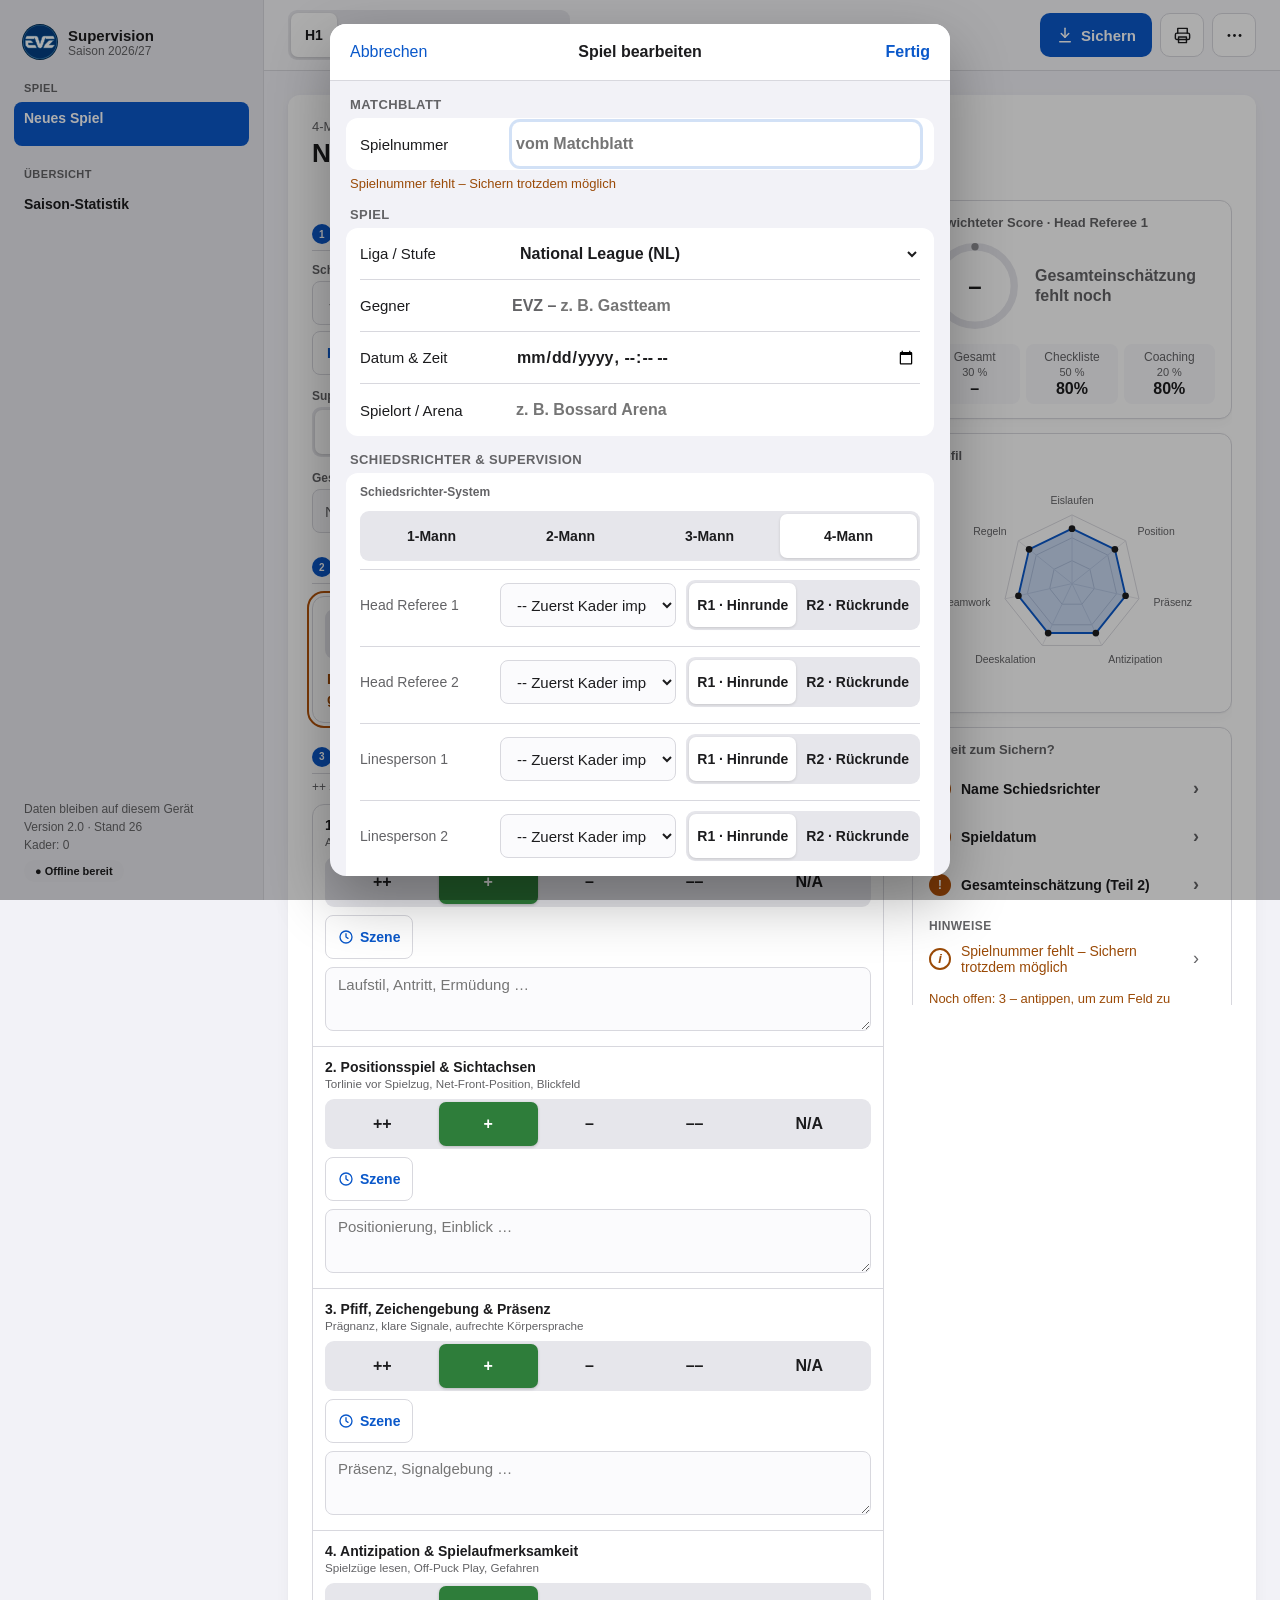
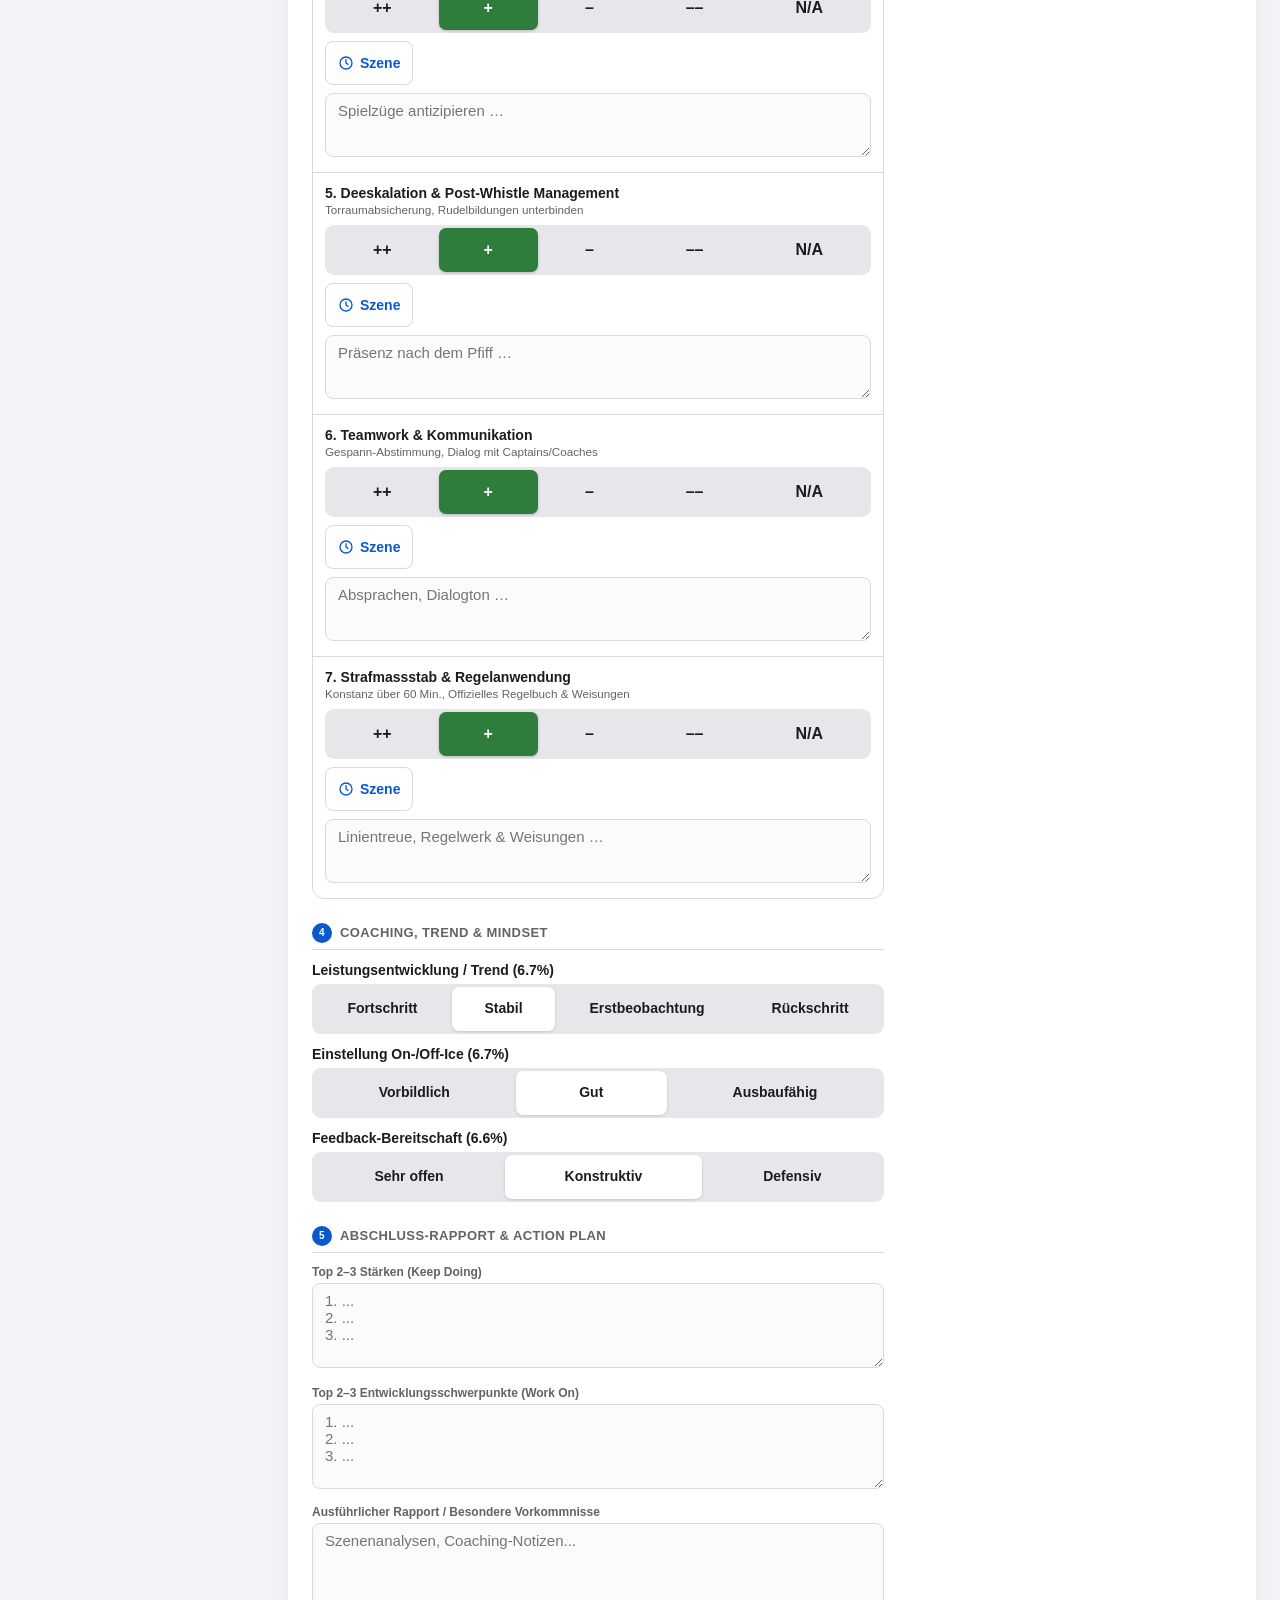
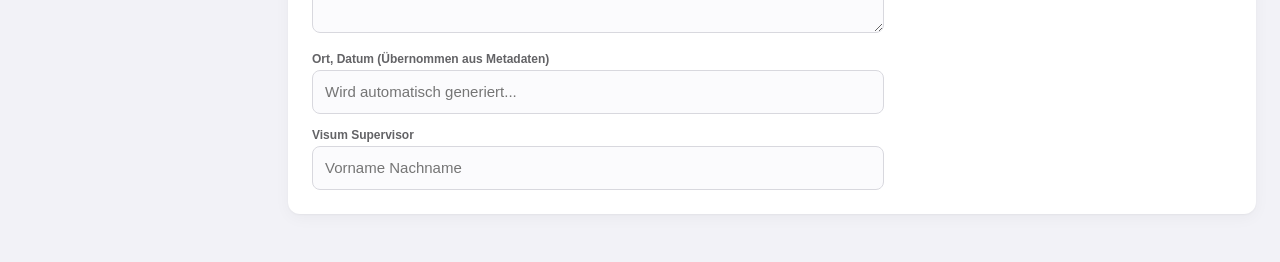
==== commit e789c539: "Französisch: Reiter „Équipe“ statt „Équipe arbitrale“ Passt auf dem iPad hochkant in die Reiterleist" ====
--- a/index.html
+++ b/index.html
@@ -12,9 +12,9 @@
 <link rel="manifest" href="manifest.json">
 <link rel="icon" href="icons/icon.svg" type="image/svg+xml">
 <link rel="apple-touch-icon" href="icons/apple-touch-icon.png">
-<link rel="stylesheet" href="css/app.css?v=25">
-<script src="js/club.js?v=25"></script>
-<script src="js/theme.js?v=25"></script>
+<link rel="stylesheet" href="css/app.css?v=26">
+<script src="js/club.js?v=26"></script>
+<script src="js/theme.js?v=26"></script>
 </head>
 <body>
 
@@ -479,20 +479,20 @@
   </div>
 </dialog>
 
-<script src="js/i18n.js?v=25"></script>
-<script src="js/dialog.js?v=25"></script>
-<script src="js/segment.js?v=25"></script>
-<script src="js/layout.js?v=25"></script>
-<script src="js/spiel.js?v=25"></script>
-<script src="js/szene.js?v=25"></script>
-<script src="js/druck.js?v=25"></script>
-<script src="js/bewegung.js?v=25"></script>
-<script src="js/config.js?v=25"></script>
-<script src="js/scoring.js?v=25"></script>
-<script src="js/storage.js?v=25"></script>
-<script src="js/ui.js?v=25"></script>
-<script src="js/export.js?v=25"></script>
-<script src="js/stats.js?v=25"></script>
-<script src="js/app.js?v=25"></script>
+<script src="js/i18n.js?v=26"></script>
+<script src="js/dialog.js?v=26"></script>
+<script src="js/segment.js?v=26"></script>
+<script src="js/layout.js?v=26"></script>
+<script src="js/spiel.js?v=26"></script>
+<script src="js/szene.js?v=26"></script>
+<script src="js/druck.js?v=26"></script>
+<script src="js/bewegung.js?v=26"></script>
+<script src="js/config.js?v=26"></script>
+<script src="js/scoring.js?v=26"></script>
+<script src="js/storage.js?v=26"></script>
+<script src="js/ui.js?v=26"></script>
+<script src="js/export.js?v=26"></script>
+<script src="js/stats.js?v=26"></script>
+<script src="js/app.js?v=26"></script>
 </body>
 </html>
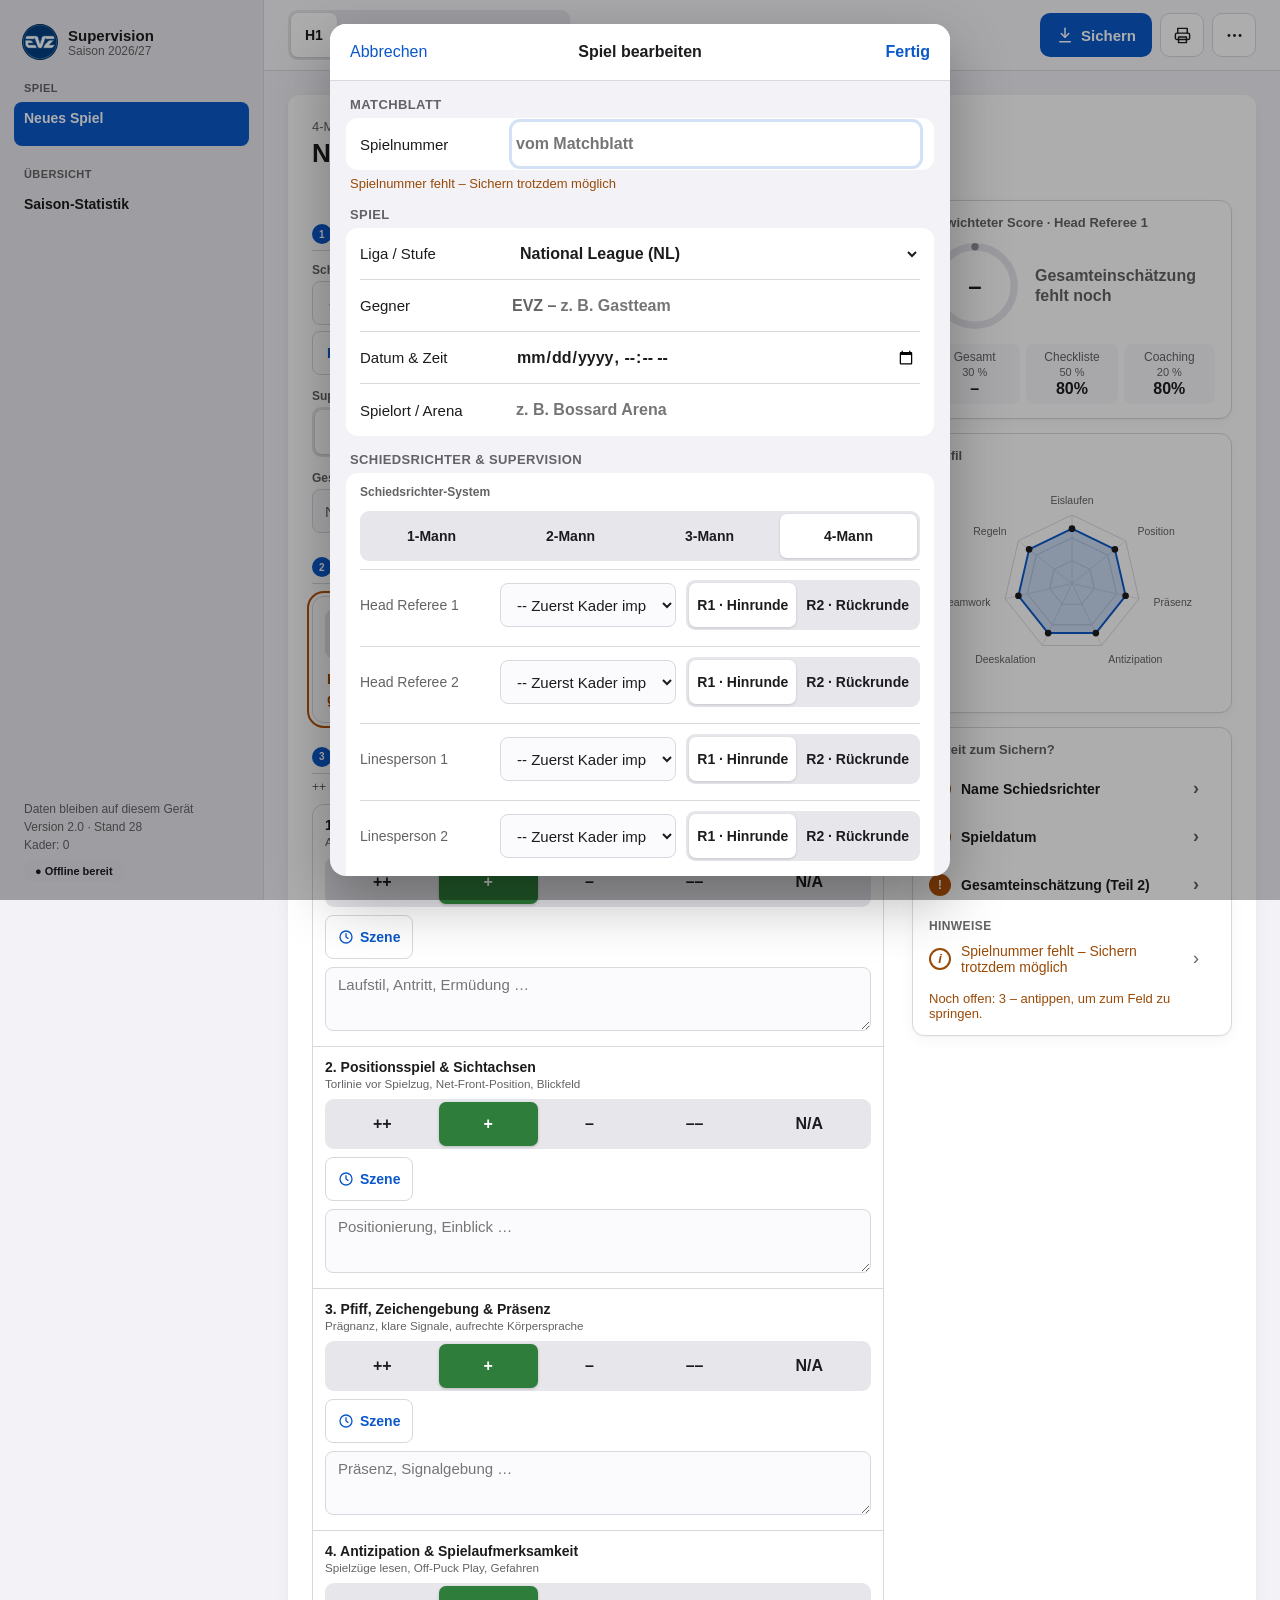
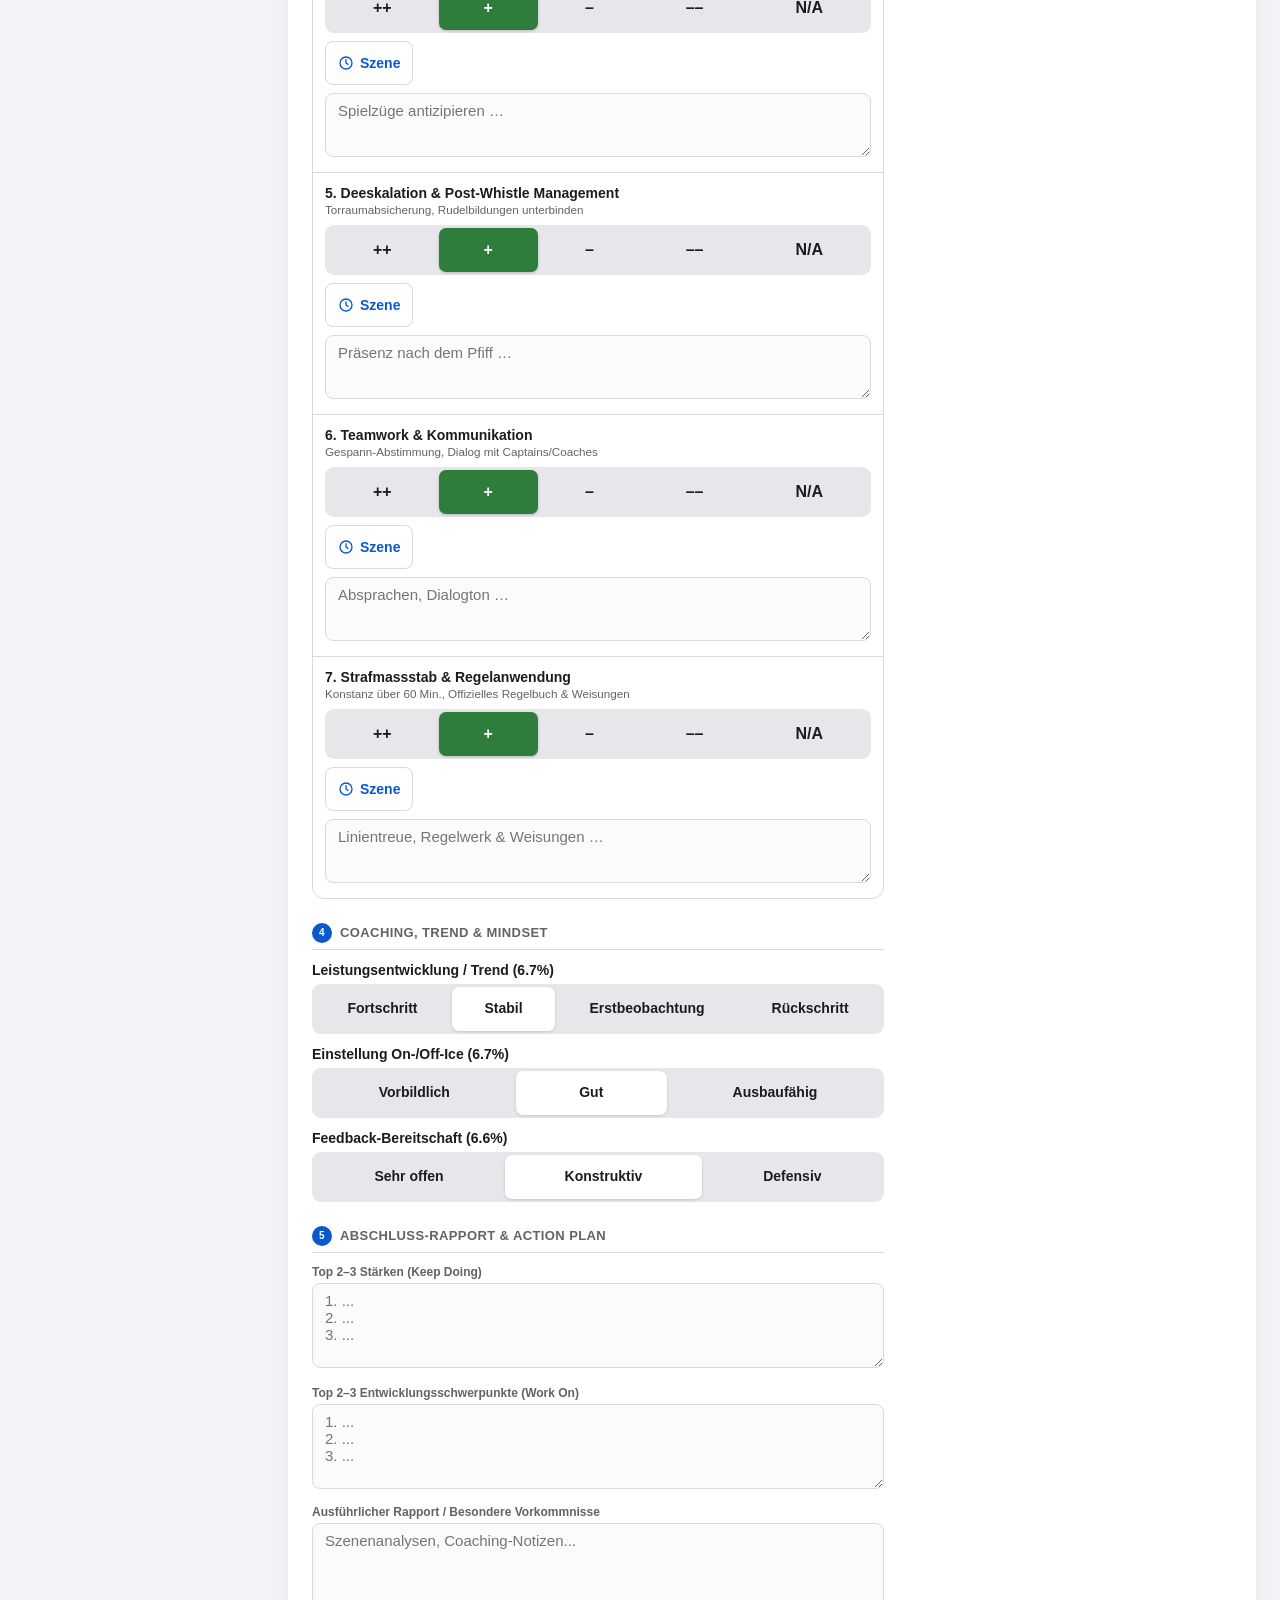
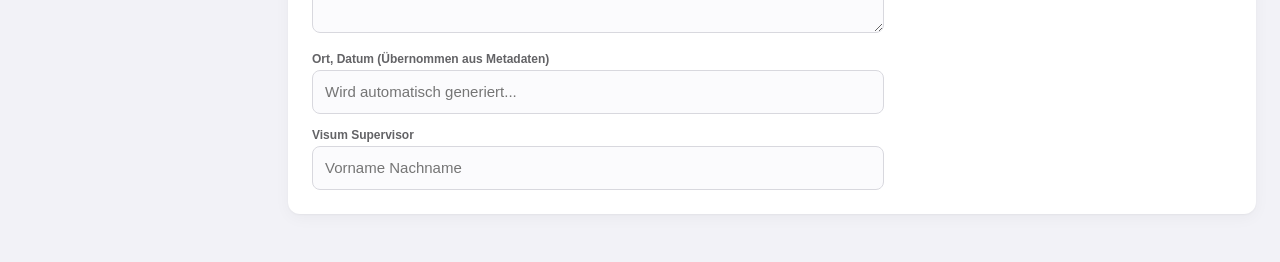
==== commit dea17a98: "Korrektur nach Test auf dem Mac: rechte Spalte und Dateiauswahl Rechte Spalte (Score, Profil, Bereit" ====
--- a/index.html
+++ b/index.html
@@ -12,9 +12,9 @@
 <link rel="manifest" href="manifest.json">
 <link rel="icon" href="icons/icon.svg" type="image/svg+xml">
 <link rel="apple-touch-icon" href="icons/apple-touch-icon.png">
-<link rel="stylesheet" href="css/app.css?v=26">
-<script src="js/club.js?v=26"></script>
-<script src="js/theme.js?v=26"></script>
+<link rel="stylesheet" href="css/app.css?v=28">
+<script src="js/club.js?v=28"></script>
+<script src="js/theme.js?v=28"></script>
 </head>
 <body>
 
@@ -79,7 +79,7 @@
         </div>
       </div>
     </div>
-    <input type="file" id="kaderDatei" accept=".json,.txt" hidden>
+    <input type="file" id="kaderDatei" class="datei-feld" accept=".json,.txt" tabindex="-1" aria-hidden="true">
 
   <div class="app-container">
     <!-- Kopf nur im Druck -->
@@ -351,7 +351,7 @@
           <p data-i18n="stats_load_text">Wähle alle gespeicherten Bewertungen (.json) aus deinem Ordner «Bewertungen».</p>
         </div>
         <button type="button" class="knopf-sichern" id="btnStatsLaden" data-i18n="stats_load_btn">Dateien wählen</button>
-        <input type="file" id="multiJsonInput" multiple accept=".json" hidden>
+        <input type="file" id="multiJsonInput" class="datei-feld" multiple accept=".json" tabindex="-1" aria-hidden="true">
       </section>
       <div id="seasonStatsContent">
         <p class="leer-hinweis" data-i18n="stats_empty">Noch keine Bewertungen geladen.</p>
@@ -479,20 +479,20 @@
   </div>
 </dialog>
 
-<script src="js/i18n.js?v=26"></script>
-<script src="js/dialog.js?v=26"></script>
-<script src="js/segment.js?v=26"></script>
-<script src="js/layout.js?v=26"></script>
-<script src="js/spiel.js?v=26"></script>
-<script src="js/szene.js?v=26"></script>
-<script src="js/druck.js?v=26"></script>
-<script src="js/bewegung.js?v=26"></script>
-<script src="js/config.js?v=26"></script>
-<script src="js/scoring.js?v=26"></script>
-<script src="js/storage.js?v=26"></script>
-<script src="js/ui.js?v=26"></script>
-<script src="js/export.js?v=26"></script>
-<script src="js/stats.js?v=26"></script>
-<script src="js/app.js?v=26"></script>
+<script src="js/i18n.js?v=28"></script>
+<script src="js/dialog.js?v=28"></script>
+<script src="js/segment.js?v=28"></script>
+<script src="js/layout.js?v=28"></script>
+<script src="js/spiel.js?v=28"></script>
+<script src="js/szene.js?v=28"></script>
+<script src="js/druck.js?v=28"></script>
+<script src="js/bewegung.js?v=28"></script>
+<script src="js/config.js?v=28"></script>
+<script src="js/scoring.js?v=28"></script>
+<script src="js/storage.js?v=28"></script>
+<script src="js/ui.js?v=28"></script>
+<script src="js/export.js?v=28"></script>
+<script src="js/stats.js?v=28"></script>
+<script src="js/app.js?v=28"></script>
 </body>
 </html>
--- a/css/app.css
+++ b/css/app.css
@@ -207,6 +207,9 @@
 .feld-auto { background-color: var(--bg-subtle); color: var(--text-muted); cursor: not-allowed; }   /* wird automatisch gefüllt */
 .name-eigen { display: block; margin-top: 6px; }
 .name-eigen[hidden] { display: none; }
+/* Dateifelder: unsichtbar, aber nicht display: none – Safari öffnet die Dateiauswahl sonst teils nicht.
+   Geöffnet werden sie über die Knöpfe (Kader importieren, Dateien wählen). */
+.datei-feld { position: absolute; width: 1px; height: 1px; margin: -1px; padding: 0; border: 0; opacity: 0; overflow: hidden; clip: rect(0 0 0 0); pointer-events: none; }
 /* Nur eine der drei Ansichten ist sichtbar (zeigeAnsicht in js/ui.js) */
 .bewertung[hidden], .gespann[hidden], .statistik[hidden] { display: none; }
 /* Reiterwechsel: Ansicht blendet weich ein (js/bewegung.js) */
@@ -623,8 +626,9 @@
   .bewertung { display: grid; grid-template-columns: minmax(0, 1fr) 320px; grid-template-areas: "formular score"; gap: 28px; align-items: start; }
   .formular-spalte { grid-area: formular; }
   .score-spalte {
-    grid-area: score; margin: 0; position: sticky; top: calc(var(--wl-hoehe, 64px) + 12px);   /* unter der Werkzeugleiste (gemessen) */
-    max-height: calc(100vh - var(--wl-hoehe, 64px) - 24px); overflow-y: auto;
+    /* bleibt unter der Werkzeugleiste stehen; ist sie höher als das Fenster, scrollt sie mit, bis ihr unteres Ende
+       sichtbar ist (--spalte-oben, gemessen in js/layout.js) */
+    grid-area: score; margin: 0; position: sticky; top: var(--spalte-oben, calc(var(--wl-hoehe, 64px) + 12px));
   }
   .content { padding: 24px; }
 }
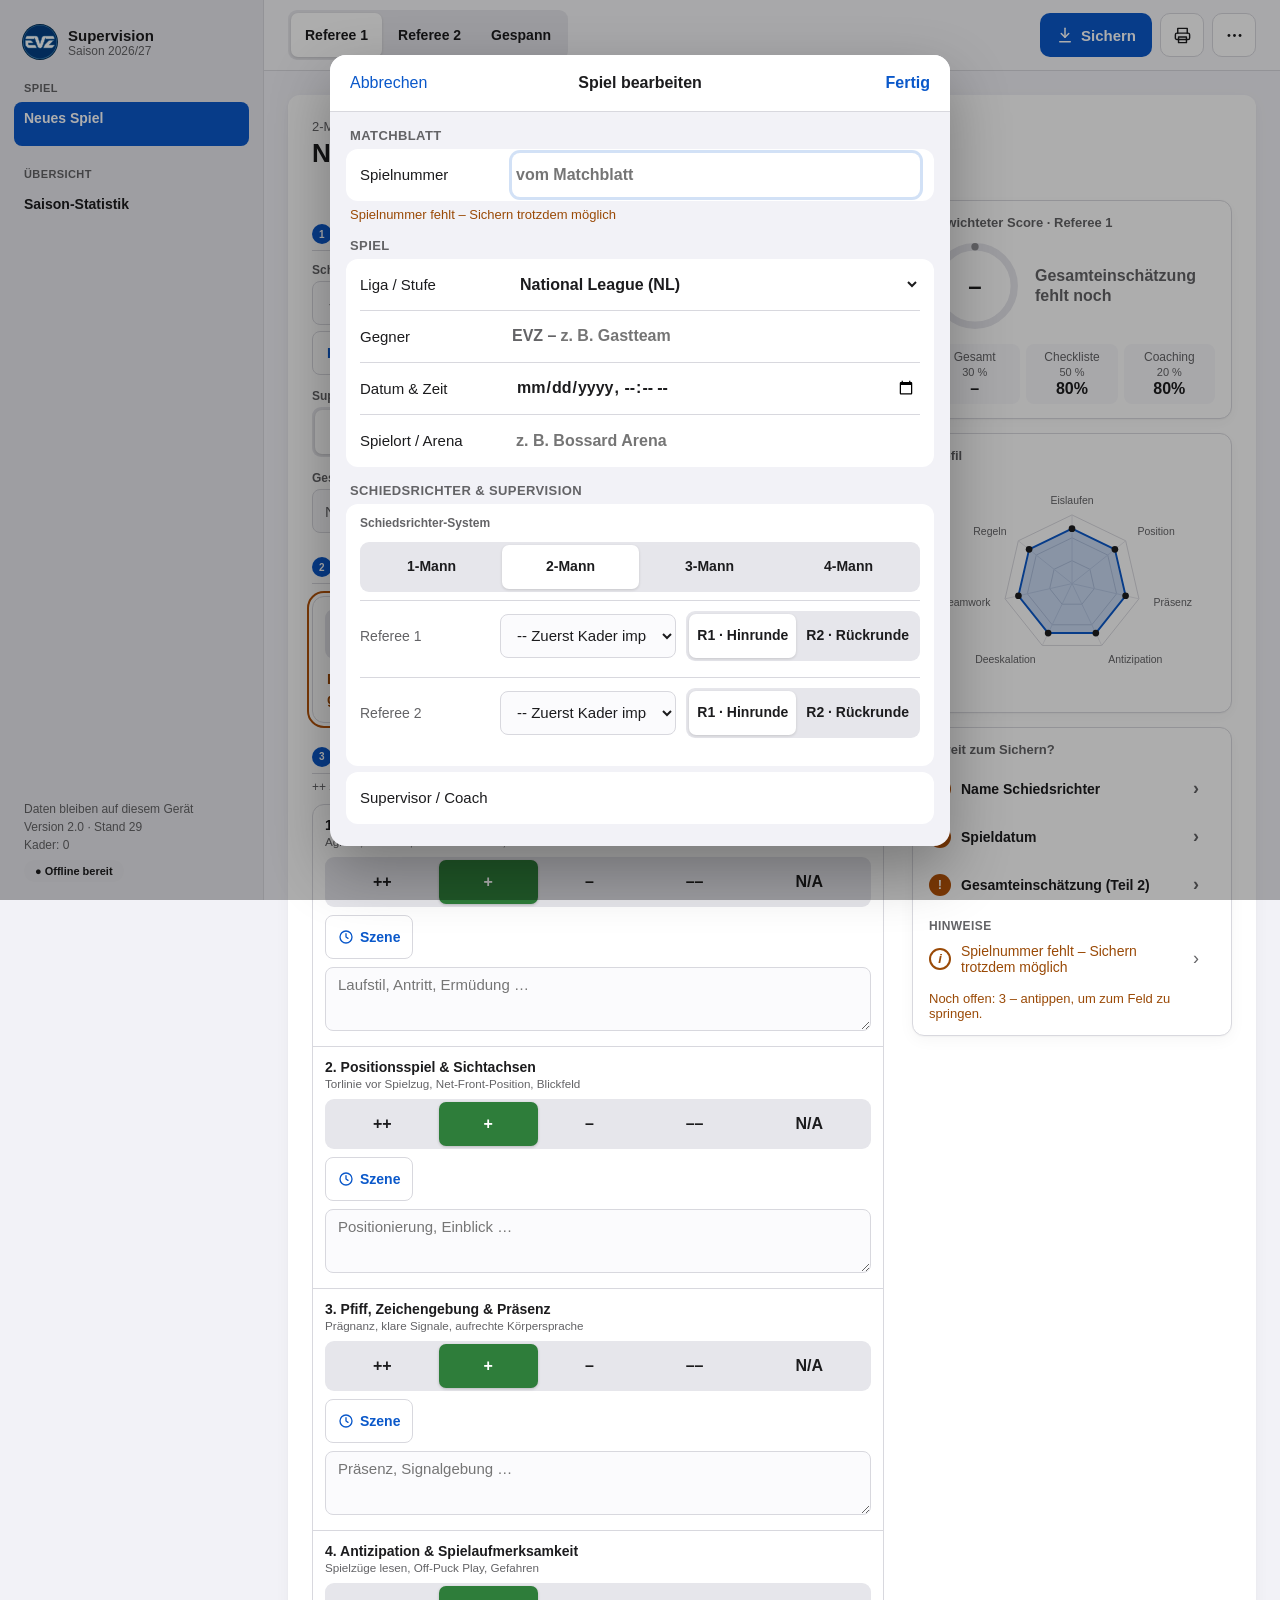
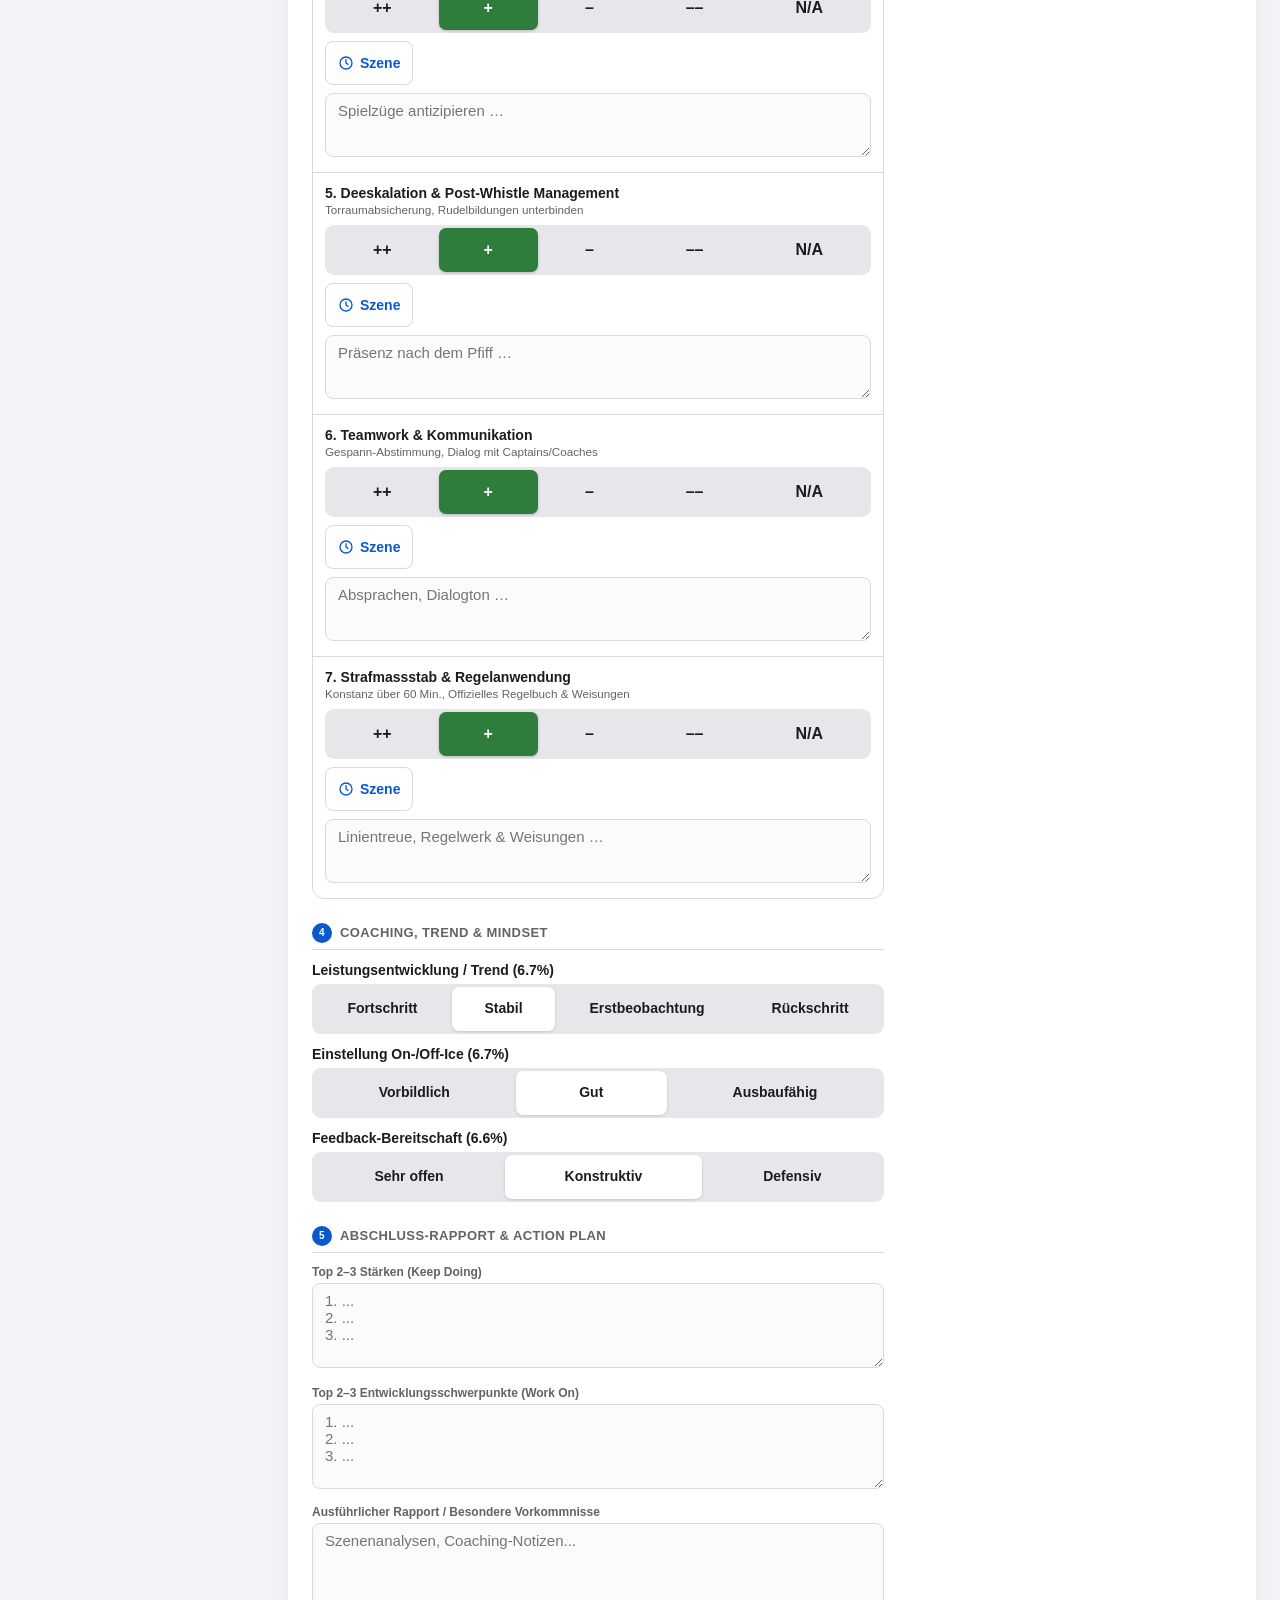
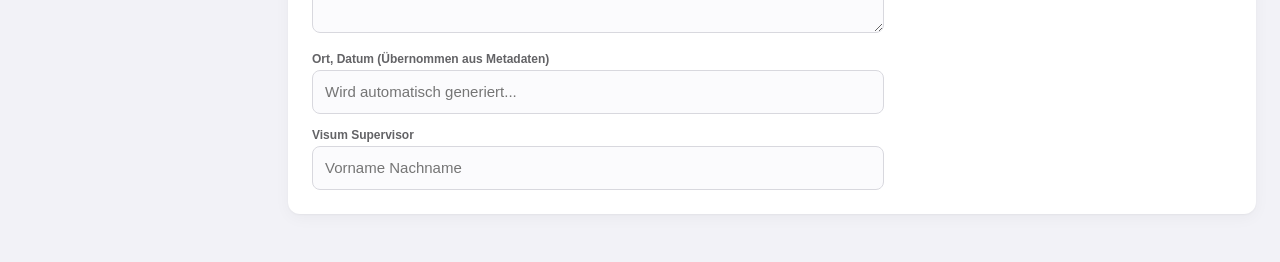
==== commit a03ae270: "Neue Spiele mit 2-Mann-System (standardSystem in js/club.js) - js/club.js: standardSystem '2-Man' – " ====
--- a/index.html
+++ b/index.html
@@ -12,9 +12,9 @@
 <link rel="manifest" href="manifest.json">
 <link rel="icon" href="icons/icon.svg" type="image/svg+xml">
 <link rel="apple-touch-icon" href="icons/apple-touch-icon.png">
-<link rel="stylesheet" href="css/app.css?v=28">
-<script src="js/club.js?v=28"></script>
-<script src="js/theme.js?v=28"></script>
+<link rel="stylesheet" href="css/app.css?v=29">
+<script src="js/club.js?v=29"></script>
+<script src="js/theme.js?v=29"></script>
 </head>
 <body>
 
@@ -479,20 +479,20 @@
   </div>
 </dialog>
 
-<script src="js/i18n.js?v=28"></script>
-<script src="js/dialog.js?v=28"></script>
-<script src="js/segment.js?v=28"></script>
-<script src="js/layout.js?v=28"></script>
-<script src="js/spiel.js?v=28"></script>
-<script src="js/szene.js?v=28"></script>
-<script src="js/druck.js?v=28"></script>
-<script src="js/bewegung.js?v=28"></script>
-<script src="js/config.js?v=28"></script>
-<script src="js/scoring.js?v=28"></script>
-<script src="js/storage.js?v=28"></script>
-<script src="js/ui.js?v=28"></script>
-<script src="js/export.js?v=28"></script>
-<script src="js/stats.js?v=28"></script>
-<script src="js/app.js?v=28"></script>
+<script src="js/i18n.js?v=29"></script>
+<script src="js/dialog.js?v=29"></script>
+<script src="js/segment.js?v=29"></script>
+<script src="js/layout.js?v=29"></script>
+<script src="js/spiel.js?v=29"></script>
+<script src="js/szene.js?v=29"></script>
+<script src="js/druck.js?v=29"></script>
+<script src="js/bewegung.js?v=29"></script>
+<script src="js/config.js?v=29"></script>
+<script src="js/scoring.js?v=29"></script>
+<script src="js/storage.js?v=29"></script>
+<script src="js/ui.js?v=29"></script>
+<script src="js/export.js?v=29"></script>
+<script src="js/stats.js?v=29"></script>
+<script src="js/app.js?v=29"></script>
 </body>
 </html>
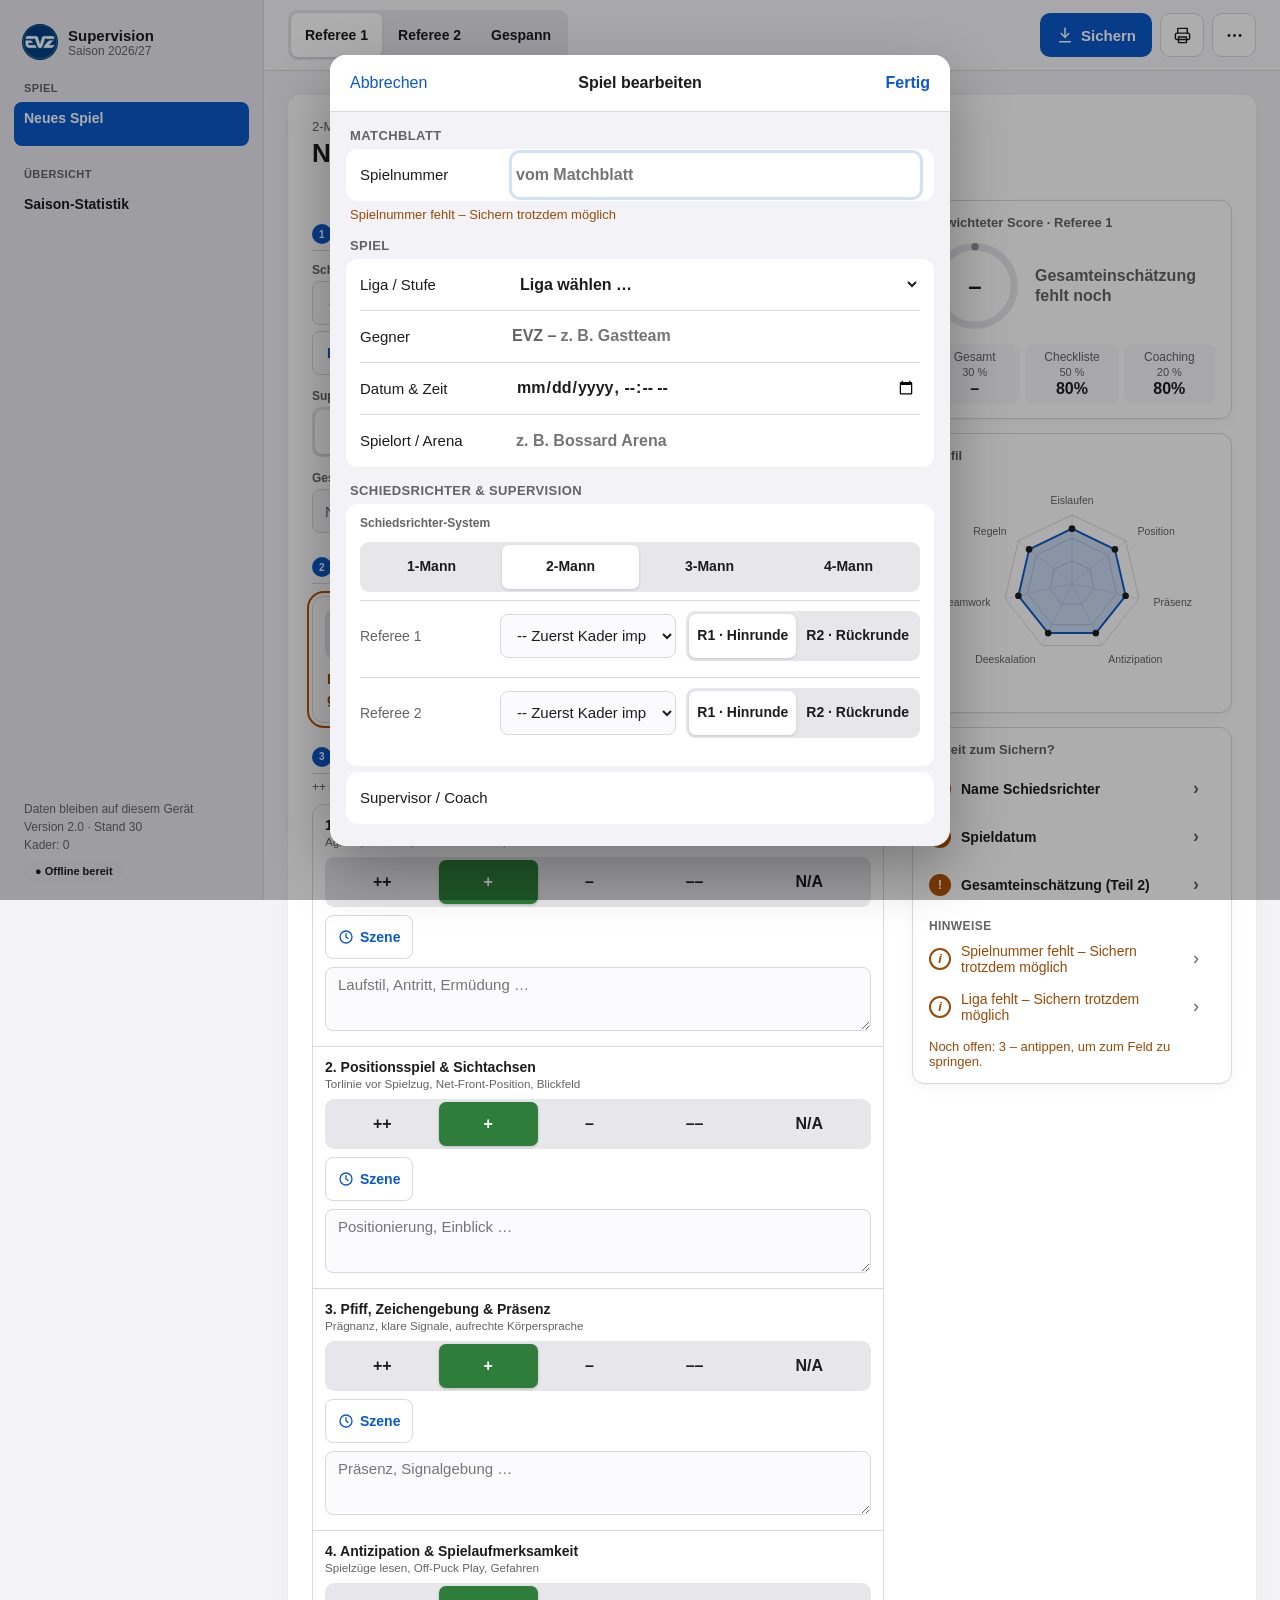
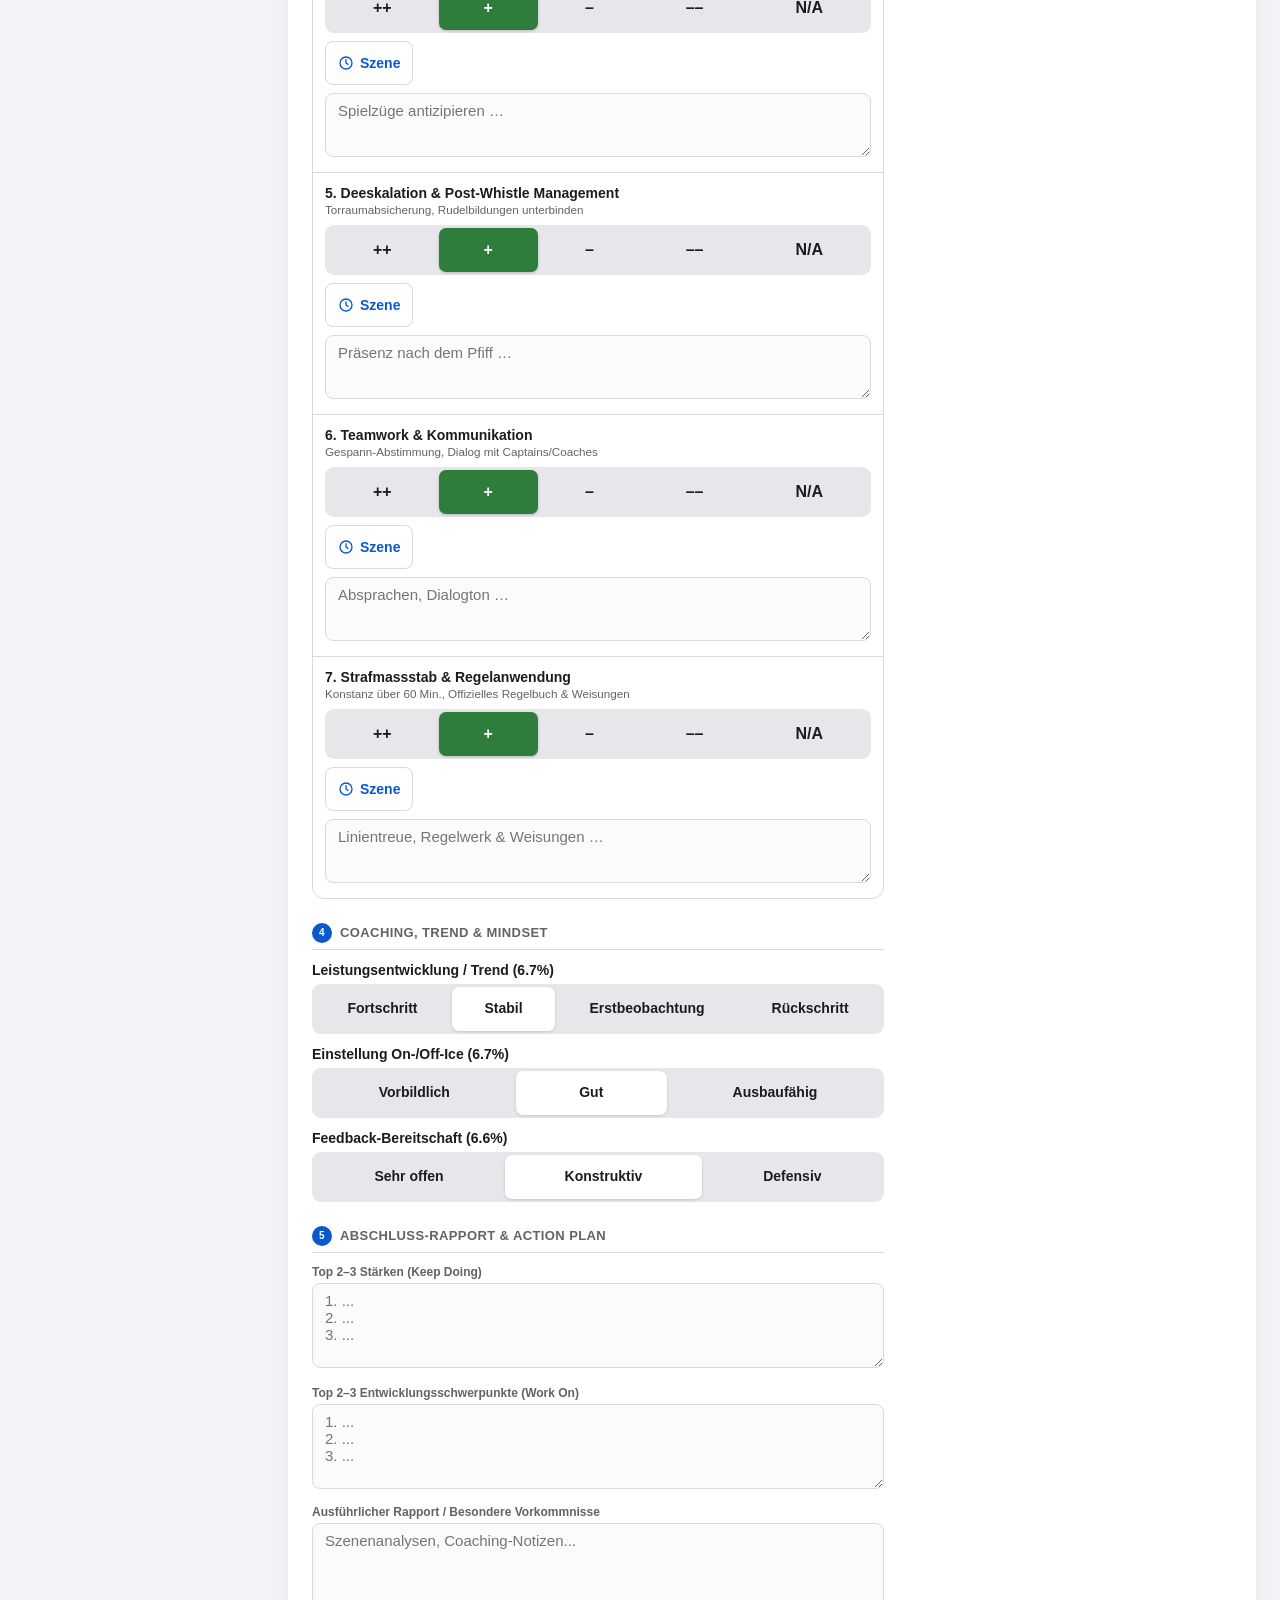
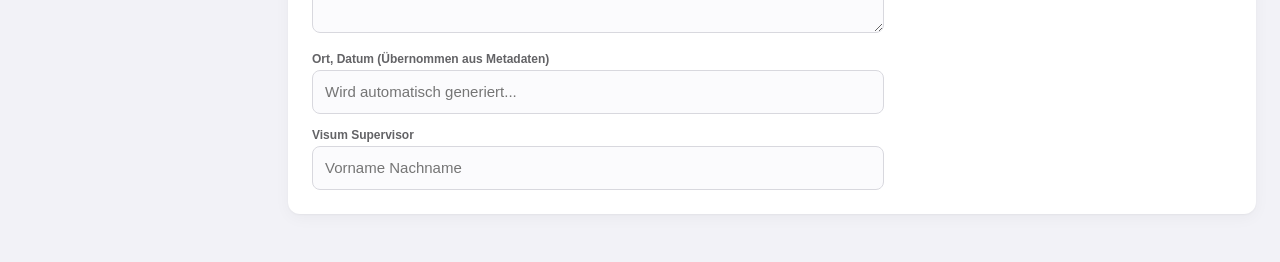
==== commit fca21f5b: "Neue Spiele ohne Liga, Hinweis „Liga fehlt“; ältere Daten ohne Angabe „National League“ - Neues Spie" ====
--- a/index.html
+++ b/index.html
@@ -12,9 +12,9 @@
 <link rel="manifest" href="manifest.json">
 <link rel="icon" href="icons/icon.svg" type="image/svg+xml">
 <link rel="apple-touch-icon" href="icons/apple-touch-icon.png">
-<link rel="stylesheet" href="css/app.css?v=29">
-<script src="js/club.js?v=29"></script>
-<script src="js/theme.js?v=29"></script>
+<link rel="stylesheet" href="css/app.css?v=30">
+<script src="js/club.js?v=30"></script>
+<script src="js/theme.js?v=30"></script>
 </head>
 <body>
 
@@ -384,6 +384,7 @@
       <div class="sf-karte">
         <label class="sf-zeile" for="spiel_liga"><span class="sf-label" data-i18n="lbl_league">Liga / Stufe</span>
               <select id="spiel_liga">
+                <option value="" data-i18n="league_choose">Liga wählen …</option>
                 <optgroup label="" data-i18n-group="group_pro">
                   <option value="National League">National League (NL)</option>
                   <option value="Swiss League">Swiss League (SL)</option>
@@ -479,20 +480,20 @@
   </div>
 </dialog>
 
-<script src="js/i18n.js?v=29"></script>
-<script src="js/dialog.js?v=29"></script>
-<script src="js/segment.js?v=29"></script>
-<script src="js/layout.js?v=29"></script>
-<script src="js/spiel.js?v=29"></script>
-<script src="js/szene.js?v=29"></script>
-<script src="js/druck.js?v=29"></script>
-<script src="js/bewegung.js?v=29"></script>
-<script src="js/config.js?v=29"></script>
-<script src="js/scoring.js?v=29"></script>
-<script src="js/storage.js?v=29"></script>
-<script src="js/ui.js?v=29"></script>
-<script src="js/export.js?v=29"></script>
-<script src="js/stats.js?v=29"></script>
-<script src="js/app.js?v=29"></script>
+<script src="js/i18n.js?v=30"></script>
+<script src="js/dialog.js?v=30"></script>
+<script src="js/segment.js?v=30"></script>
+<script src="js/layout.js?v=30"></script>
+<script src="js/spiel.js?v=30"></script>
+<script src="js/szene.js?v=30"></script>
+<script src="js/druck.js?v=30"></script>
+<script src="js/bewegung.js?v=30"></script>
+<script src="js/config.js?v=30"></script>
+<script src="js/scoring.js?v=30"></script>
+<script src="js/storage.js?v=30"></script>
+<script src="js/ui.js?v=30"></script>
+<script src="js/export.js?v=30"></script>
+<script src="js/stats.js?v=30"></script>
+<script src="js/app.js?v=30"></script>
 </body>
 </html>
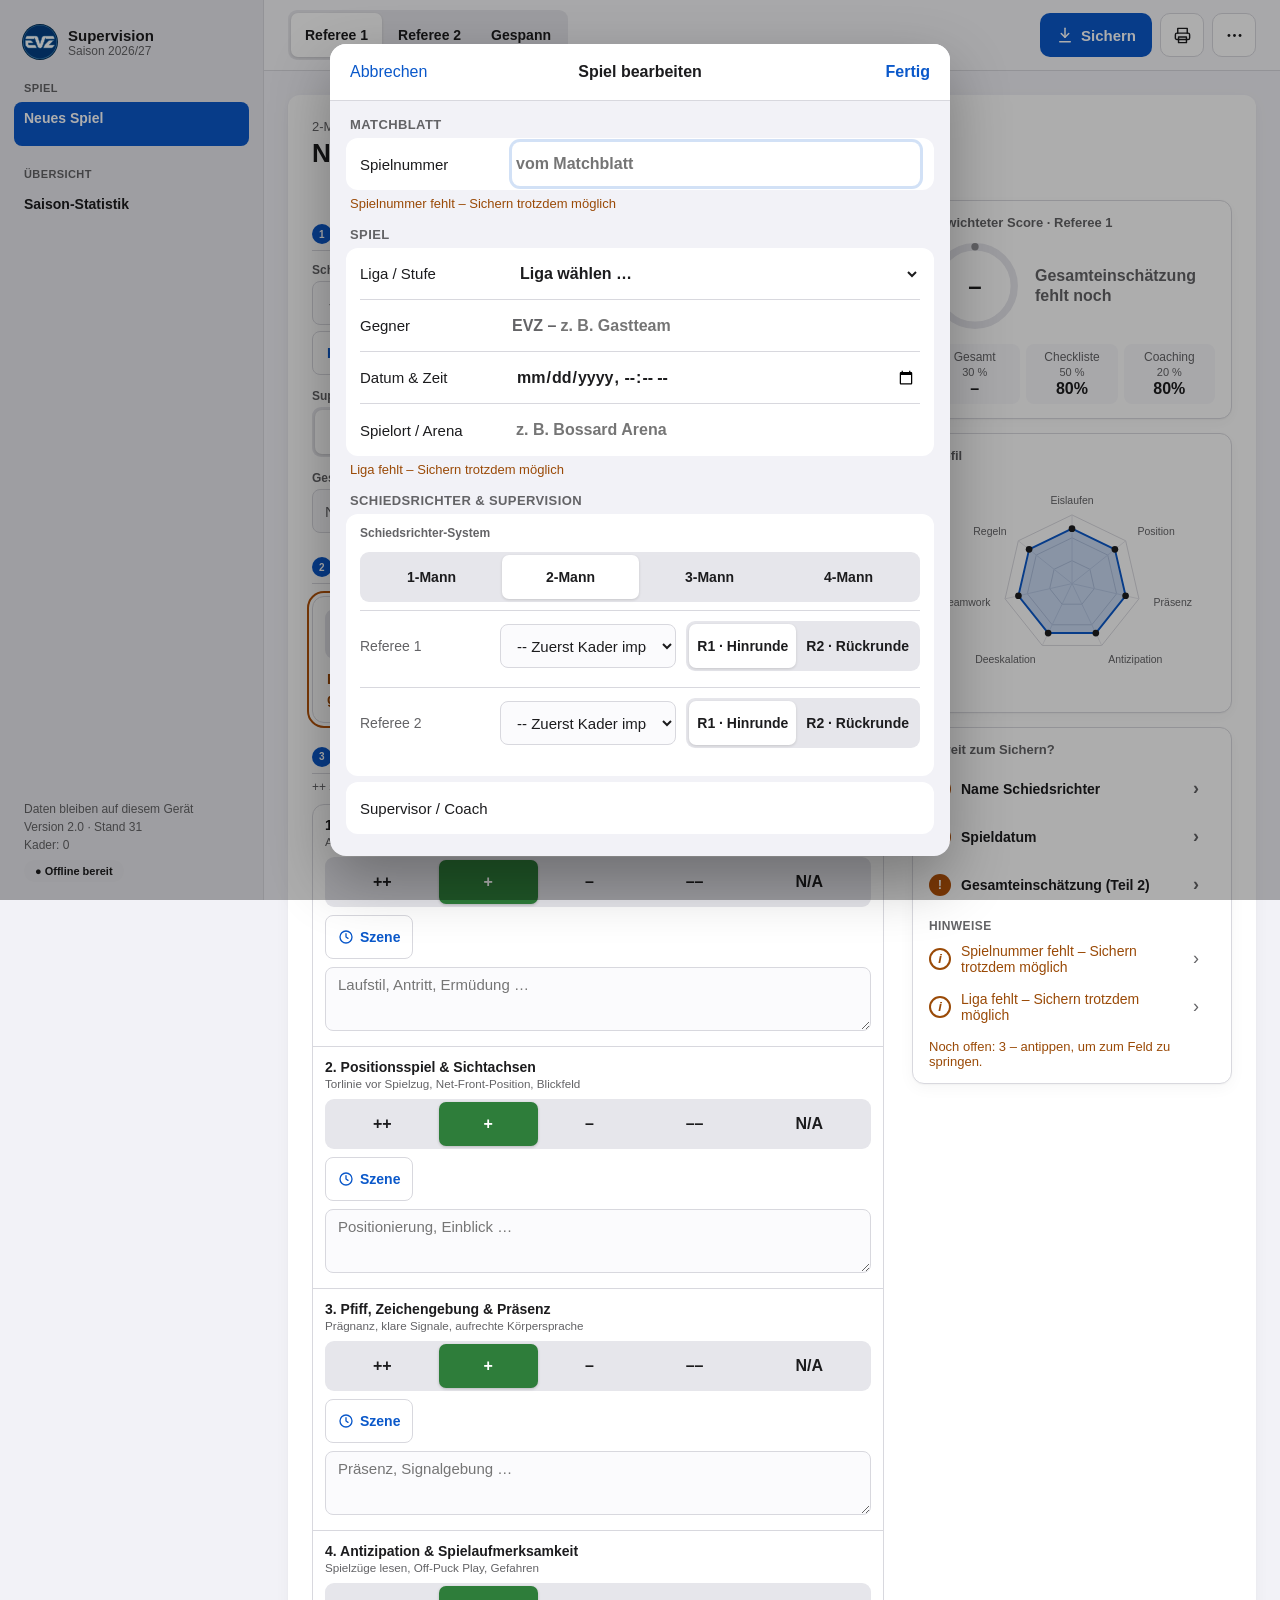
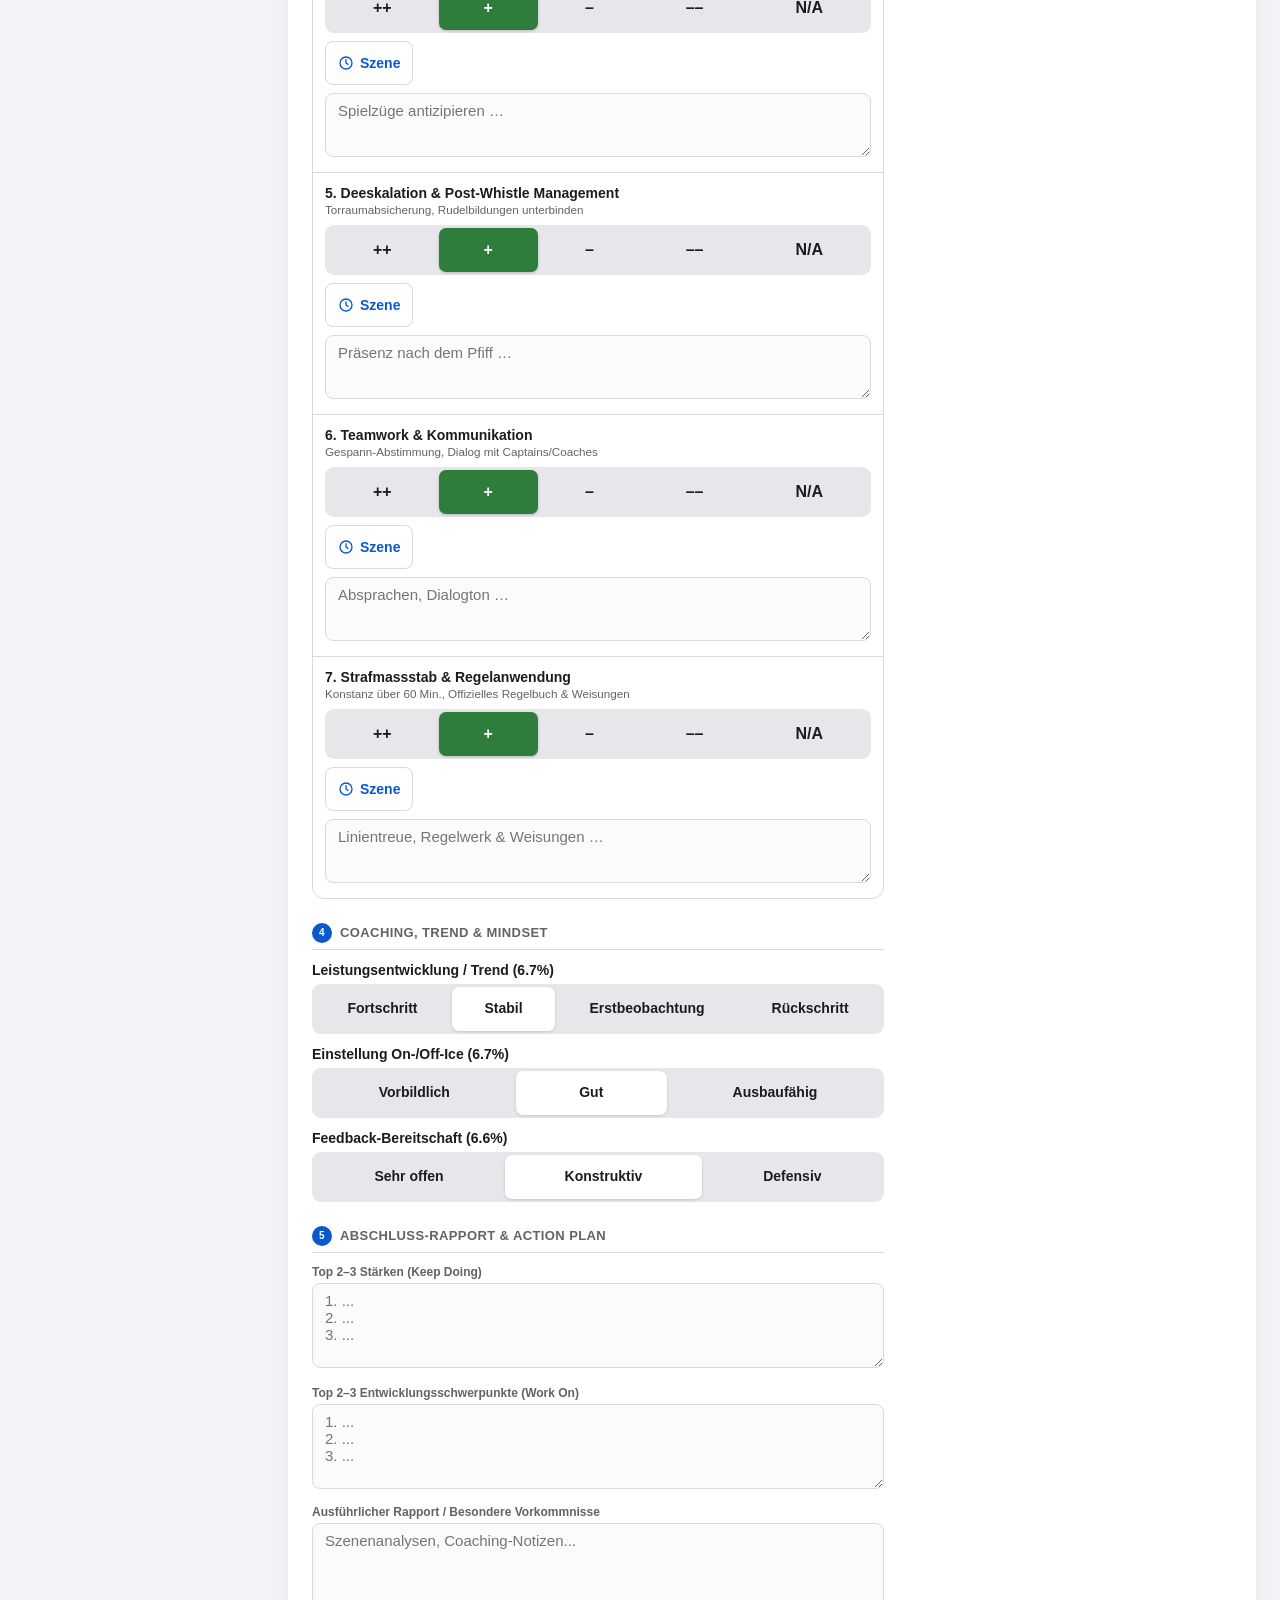
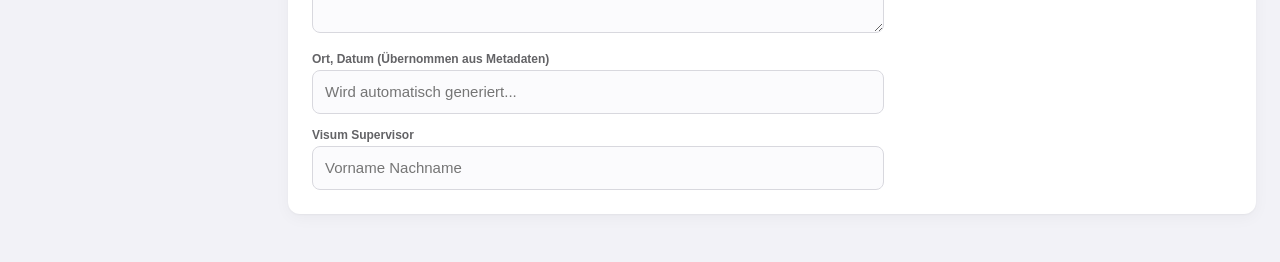
==== commit 8779149c: "Liga: Hinweis im Fenster „Spiel bearbeiten“, „Liga wählen …“ gesperrt - Unter der Karte „Spiel“ „Lig" ====
--- a/index.html
+++ b/index.html
@@ -12,9 +12,9 @@
 <link rel="manifest" href="manifest.json">
 <link rel="icon" href="icons/icon.svg" type="image/svg+xml">
 <link rel="apple-touch-icon" href="icons/apple-touch-icon.png">
-<link rel="stylesheet" href="css/app.css?v=30">
-<script src="js/club.js?v=30"></script>
-<script src="js/theme.js?v=30"></script>
+<link rel="stylesheet" href="css/app.css?v=31">
+<script src="js/club.js?v=31"></script>
+<script src="js/theme.js?v=31"></script>
 </head>
 <body>
 
@@ -384,7 +384,7 @@
       <div class="sf-karte">
         <label class="sf-zeile" for="spiel_liga"><span class="sf-label" data-i18n="lbl_league">Liga / Stufe</span>
               <select id="spiel_liga">
-                <option value="" data-i18n="league_choose">Liga wählen …</option>
+                <option value="" disabled data-i18n="league_choose">Liga wählen …</option>
                 <optgroup label="" data-i18n-group="group_pro">
                   <option value="National League">National League (NL)</option>
                   <option value="Swiss League">Swiss League (SL)</option>
@@ -439,6 +439,7 @@
         <label class="sf-zeile" for="spiel_ort"><span class="sf-label" data-i18n="lbl_arena">Spielort / Arena</span>
           <input type="text" id="spiel_ort" data-i18n-placeholder="ph_arena" placeholder=""></label>
       </div>
+      <p class="sf-hinweis" id="sfLigaHinweis" data-i18n="hint_league">Liga fehlt – Sichern trotzdem möglich</p>
       <p class="sf-hinweis sf-hinweis-info" id="sfAltHinweis" hidden></p>
       <input type="hidden" id="spiel_paarung">
     </section>
@@ -480,20 +481,20 @@
   </div>
 </dialog>
 
-<script src="js/i18n.js?v=30"></script>
-<script src="js/dialog.js?v=30"></script>
-<script src="js/segment.js?v=30"></script>
-<script src="js/layout.js?v=30"></script>
-<script src="js/spiel.js?v=30"></script>
-<script src="js/szene.js?v=30"></script>
-<script src="js/druck.js?v=30"></script>
-<script src="js/bewegung.js?v=30"></script>
-<script src="js/config.js?v=30"></script>
-<script src="js/scoring.js?v=30"></script>
-<script src="js/storage.js?v=30"></script>
-<script src="js/ui.js?v=30"></script>
-<script src="js/export.js?v=30"></script>
-<script src="js/stats.js?v=30"></script>
-<script src="js/app.js?v=30"></script>
+<script src="js/i18n.js?v=31"></script>
+<script src="js/dialog.js?v=31"></script>
+<script src="js/segment.js?v=31"></script>
+<script src="js/layout.js?v=31"></script>
+<script src="js/spiel.js?v=31"></script>
+<script src="js/szene.js?v=31"></script>
+<script src="js/druck.js?v=31"></script>
+<script src="js/bewegung.js?v=31"></script>
+<script src="js/config.js?v=31"></script>
+<script src="js/scoring.js?v=31"></script>
+<script src="js/storage.js?v=31"></script>
+<script src="js/ui.js?v=31"></script>
+<script src="js/export.js?v=31"></script>
+<script src="js/stats.js?v=31"></script>
+<script src="js/app.js?v=31"></script>
 </body>
 </html>
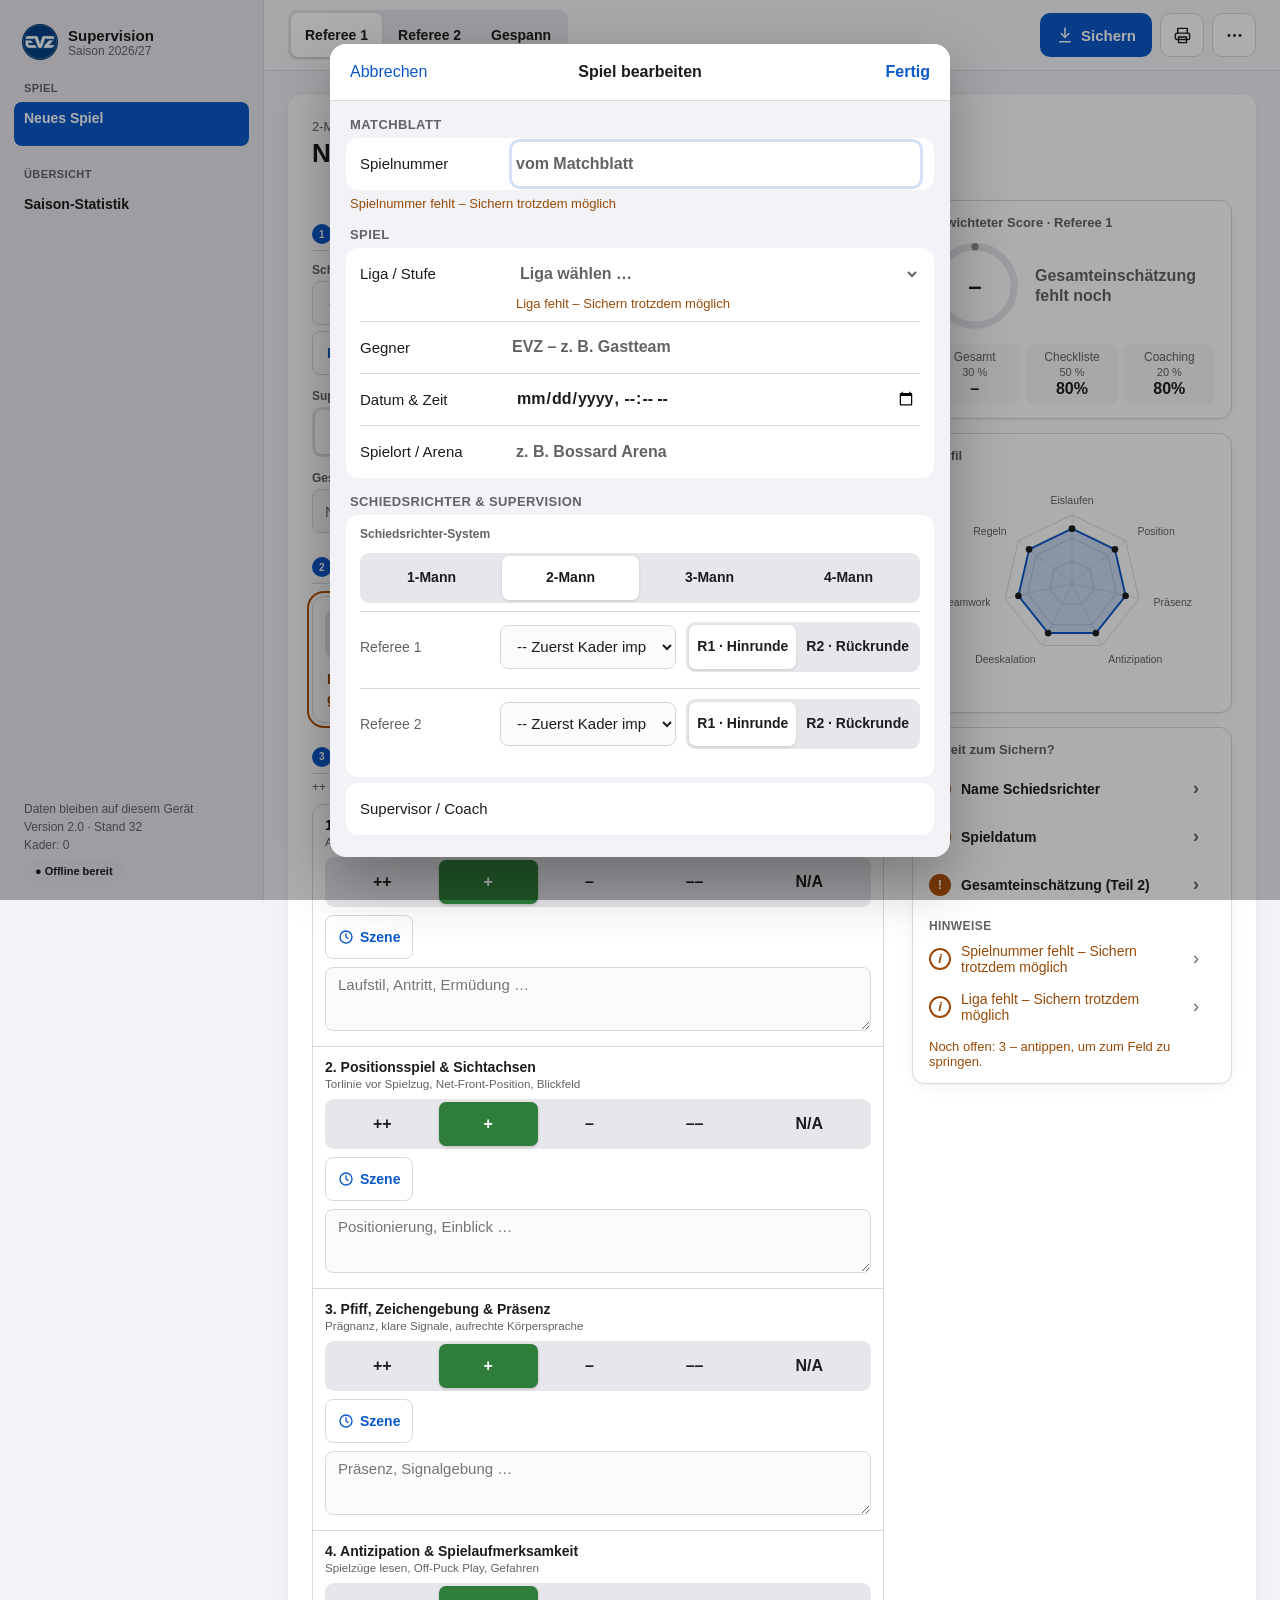
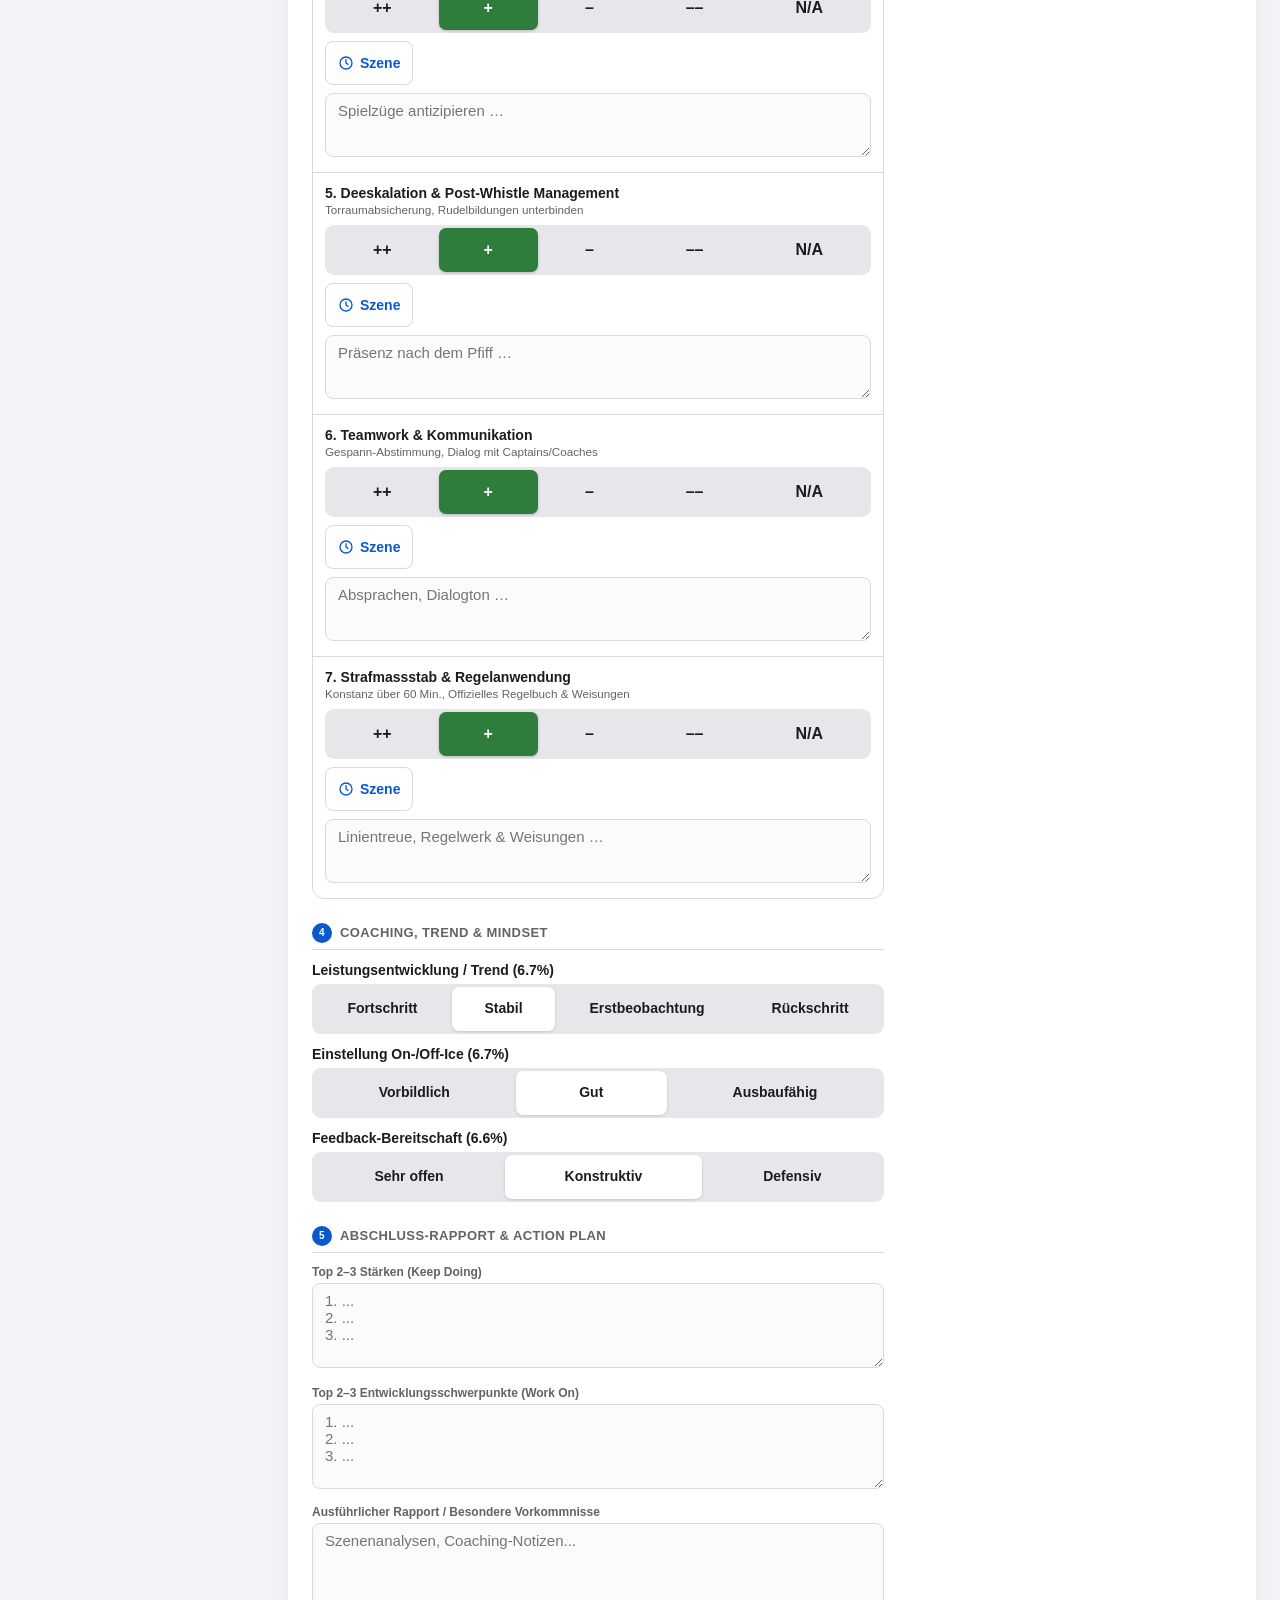
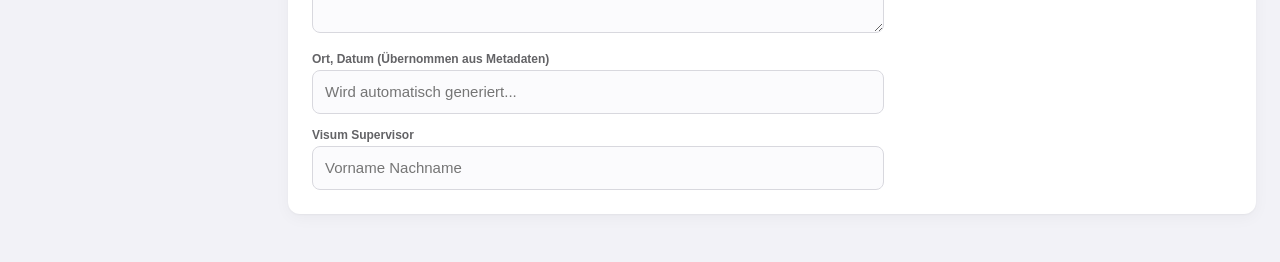
==== commit d1467b59: "Liga: Hinweis direkt unter dem Feld, „Liga wählen …“ grau ohne Wahl - Hinweis „Liga fehlt“ in der Ka" ====
--- a/index.html
+++ b/index.html
@@ -12,9 +12,9 @@
 <link rel="manifest" href="manifest.json">
 <link rel="icon" href="icons/icon.svg" type="image/svg+xml">
 <link rel="apple-touch-icon" href="icons/apple-touch-icon.png">
-<link rel="stylesheet" href="css/app.css?v=31">
-<script src="js/club.js?v=31"></script>
-<script src="js/theme.js?v=31"></script>
+<link rel="stylesheet" href="css/app.css?v=32">
+<script src="js/club.js?v=32"></script>
+<script src="js/theme.js?v=32"></script>
 </head>
 <body>
 
@@ -382,6 +382,7 @@
     <section class="sf-gruppe">
       <h3 class="sf-titel" data-i18n="sec_game">Spiel</h3>
       <div class="sf-karte">
+        <div class="sf-zeile-gruppe">
         <label class="sf-zeile" for="spiel_liga"><span class="sf-label" data-i18n="lbl_league">Liga / Stufe</span>
               <select id="spiel_liga">
                 <option value="" disabled data-i18n="league_choose">Liga wählen …</option>
@@ -432,6 +433,8 @@
                 </optgroup>
               </select>
         </label>
+        <p class="sf-hinweis sf-hinweis-feld" id="sfLigaHinweis" data-i18n="hint_league">Liga fehlt – Sichern trotzdem möglich</p>
+        </div>
         <label class="sf-zeile" for="spiel_gegner"><span class="sf-label" data-i18n="lbl_opponent">Gegner</span>
           <span class="sf-gegner"><span class="sf-praefix" id="sfPraefix"></span><input type="text" id="spiel_gegner" autocomplete="off" data-i18n-placeholder="ph_opponent" placeholder=""></span></label>
         <label class="sf-zeile" for="spiel_datum"><span class="sf-label" data-i18n="lbl_datetime">Datum &amp; Zeit</span>
@@ -439,7 +442,6 @@
         <label class="sf-zeile" for="spiel_ort"><span class="sf-label" data-i18n="lbl_arena">Spielort / Arena</span>
           <input type="text" id="spiel_ort" data-i18n-placeholder="ph_arena" placeholder=""></label>
       </div>
-      <p class="sf-hinweis" id="sfLigaHinweis" data-i18n="hint_league">Liga fehlt – Sichern trotzdem möglich</p>
       <p class="sf-hinweis sf-hinweis-info" id="sfAltHinweis" hidden></p>
       <input type="hidden" id="spiel_paarung">
     </section>
@@ -481,20 +483,20 @@
   </div>
 </dialog>
 
-<script src="js/i18n.js?v=31"></script>
-<script src="js/dialog.js?v=31"></script>
-<script src="js/segment.js?v=31"></script>
-<script src="js/layout.js?v=31"></script>
-<script src="js/spiel.js?v=31"></script>
-<script src="js/szene.js?v=31"></script>
-<script src="js/druck.js?v=31"></script>
-<script src="js/bewegung.js?v=31"></script>
-<script src="js/config.js?v=31"></script>
-<script src="js/scoring.js?v=31"></script>
-<script src="js/storage.js?v=31"></script>
-<script src="js/ui.js?v=31"></script>
-<script src="js/export.js?v=31"></script>
-<script src="js/stats.js?v=31"></script>
-<script src="js/app.js?v=31"></script>
+<script src="js/i18n.js?v=32"></script>
+<script src="js/dialog.js?v=32"></script>
+<script src="js/segment.js?v=32"></script>
+<script src="js/layout.js?v=32"></script>
+<script src="js/spiel.js?v=32"></script>
+<script src="js/szene.js?v=32"></script>
+<script src="js/druck.js?v=32"></script>
+<script src="js/bewegung.js?v=32"></script>
+<script src="js/config.js?v=32"></script>
+<script src="js/scoring.js?v=32"></script>
+<script src="js/storage.js?v=32"></script>
+<script src="js/ui.js?v=32"></script>
+<script src="js/export.js?v=32"></script>
+<script src="js/stats.js?v=32"></script>
+<script src="js/app.js?v=32"></script>
 </body>
 </html>
--- a/css/app.css
+++ b/css/app.css
@@ -474,6 +474,14 @@
 .sf-hinweis { margin: 0 0 0 4px; font-size: 13px; color: var(--t-warn); }
 .sf-hinweis-info { color: var(--secondary); }
 .sf-hinweis[hidden] { display: none; }
+/* Liga: Hinweis direkt unter dem Feld, in derselben Zeile der Karte (Trennlinie unter beiden) */
+.sf-zeile-gruppe { border-bottom: 1px solid var(--sep); }
+.sf-zeile-gruppe .sf-zeile { border-bottom: 0; }
+.sf-hinweis-feld { margin: -4px 0 0 156px; padding-bottom: 10px; }   /* beginnt an der Unterkante der Tippfläche (44 px) */
+/* Platzhalter im Fenster und „Liga wählen …“ ohne Wahl: gleiche Farbe, hell und dunkel mit genug Kontrast */
+.sf-zeile input::placeholder { color: var(--secondary); opacity: 1; }
+.sf-zeile select.sf-leer { color: var(--secondary); }
+.sf-zeile select.sf-leer option { color: var(--text); }
 .sf-rollen { display: flex; flex-direction: column; }
 .sf-rolle {
   display: grid; grid-template-columns: 130px minmax(0, 1fr) auto; grid-template-areas: "rolle name runde" ". eigen eigen";
@@ -486,6 +494,7 @@
 .sf-rolle [data-seg] { grid-area: runde; }
 @media screen and (max-width: 640px) {
   .sf-zeile { grid-template-columns: 1fr; gap: 2px; padding: 8px 0; }
+  .sf-hinweis-feld { margin: -8px 0 0 4px; }
   .sf-rolle { grid-template-columns: 1fr; grid-template-areas: "rolle" "name" "eigen" "runde"; }
 }
 
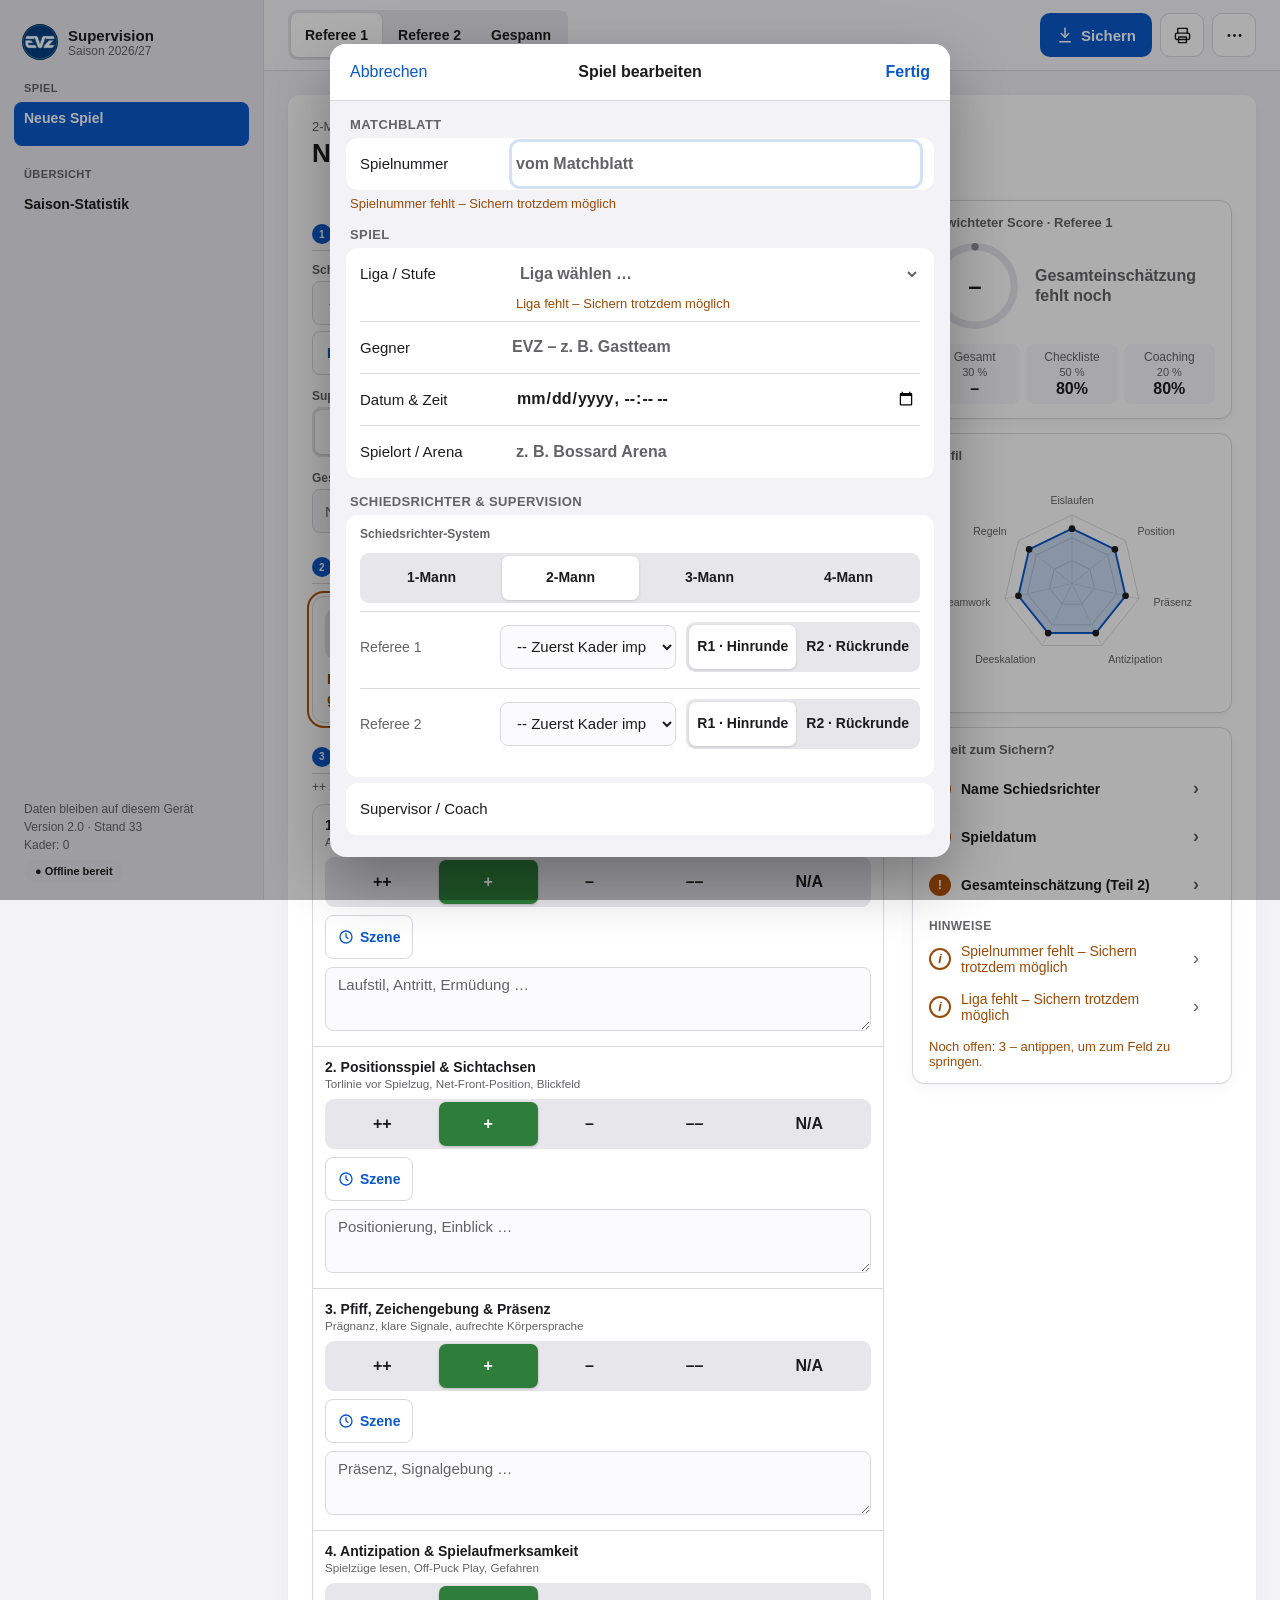
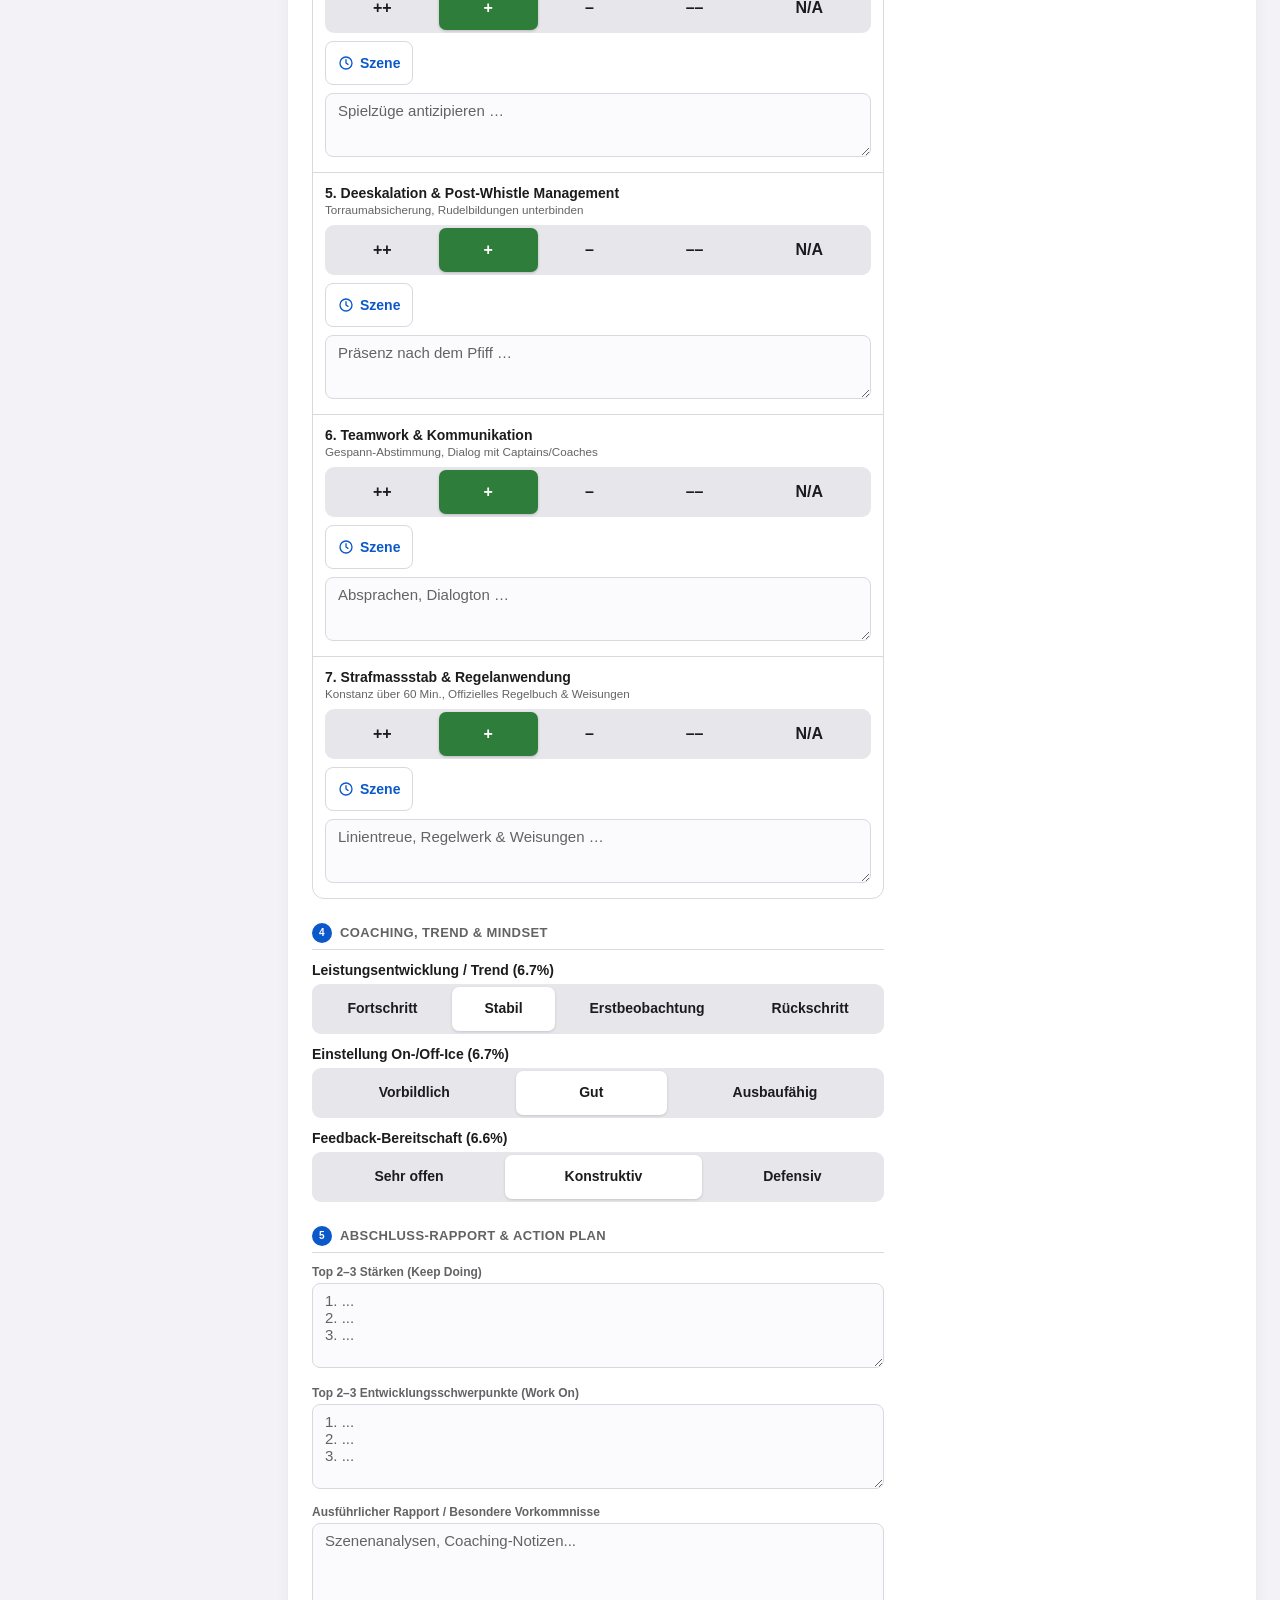
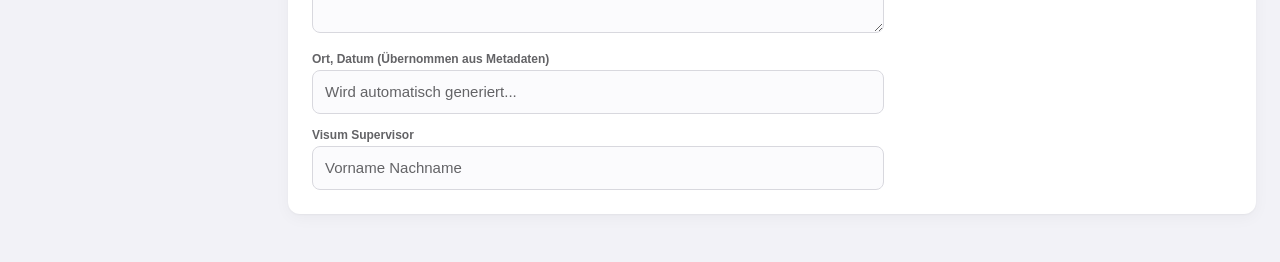
==== commit 670f2d71: "Platzhalter überall in --secondary, Kontrast hell und dunkel mind. 4.5:1 - Bisher Browser-Standard (" ====
--- a/index.html
+++ b/index.html
@@ -12,9 +12,9 @@
 <link rel="manifest" href="manifest.json">
 <link rel="icon" href="icons/icon.svg" type="image/svg+xml">
 <link rel="apple-touch-icon" href="icons/apple-touch-icon.png">
-<link rel="stylesheet" href="css/app.css?v=32">
-<script src="js/club.js?v=32"></script>
-<script src="js/theme.js?v=32"></script>
+<link rel="stylesheet" href="css/app.css?v=33">
+<script src="js/club.js?v=33"></script>
+<script src="js/theme.js?v=33"></script>
 </head>
 <body>
 
@@ -483,20 +483,20 @@
   </div>
 </dialog>
 
-<script src="js/i18n.js?v=32"></script>
-<script src="js/dialog.js?v=32"></script>
-<script src="js/segment.js?v=32"></script>
-<script src="js/layout.js?v=32"></script>
-<script src="js/spiel.js?v=32"></script>
-<script src="js/szene.js?v=32"></script>
-<script src="js/druck.js?v=32"></script>
-<script src="js/bewegung.js?v=32"></script>
-<script src="js/config.js?v=32"></script>
-<script src="js/scoring.js?v=32"></script>
-<script src="js/storage.js?v=32"></script>
-<script src="js/ui.js?v=32"></script>
-<script src="js/export.js?v=32"></script>
-<script src="js/stats.js?v=32"></script>
-<script src="js/app.js?v=32"></script>
+<script src="js/i18n.js?v=33"></script>
+<script src="js/dialog.js?v=33"></script>
+<script src="js/segment.js?v=33"></script>
+<script src="js/layout.js?v=33"></script>
+<script src="js/spiel.js?v=33"></script>
+<script src="js/szene.js?v=33"></script>
+<script src="js/druck.js?v=33"></script>
+<script src="js/bewegung.js?v=33"></script>
+<script src="js/config.js?v=33"></script>
+<script src="js/scoring.js?v=33"></script>
+<script src="js/storage.js?v=33"></script>
+<script src="js/ui.js?v=33"></script>
+<script src="js/export.js?v=33"></script>
+<script src="js/stats.js?v=33"></script>
+<script src="js/app.js?v=33"></script>
 </body>
 </html>
--- a/css/app.css
+++ b/css/app.css
@@ -196,6 +196,8 @@
   background-color: var(--input);
   color: var(--text);
 }
+/* Platzhalter überall gleich (auch „Liga wählen …“ ohne Wahl): --secondary, hell und dunkel mind. 4.5:1 (Bereiche-Test) */
+::placeholder { color: var(--secondary); opacity: 1; }
 input:focus, select:focus, textarea:focus {
   outline: none;
   border-color: var(--accent);
@@ -478,8 +480,7 @@
 .sf-zeile-gruppe { border-bottom: 1px solid var(--sep); }
 .sf-zeile-gruppe .sf-zeile { border-bottom: 0; }
 .sf-hinweis-feld { margin: -4px 0 0 156px; padding-bottom: 10px; }   /* beginnt an der Unterkante der Tippfläche (44 px) */
-/* Platzhalter im Fenster und „Liga wählen …“ ohne Wahl: gleiche Farbe, hell und dunkel mit genug Kontrast */
-.sf-zeile input::placeholder { color: var(--secondary); opacity: 1; }
+/* „Liga wählen …“ ohne Wahl: gleiche Farbe wie die Platzhalter (::placeholder oben) */
 .sf-zeile select.sf-leer { color: var(--secondary); }
 .sf-zeile select.sf-leer option { color: var(--text); }
 .sf-rollen { display: flex; flex-direction: column; }
